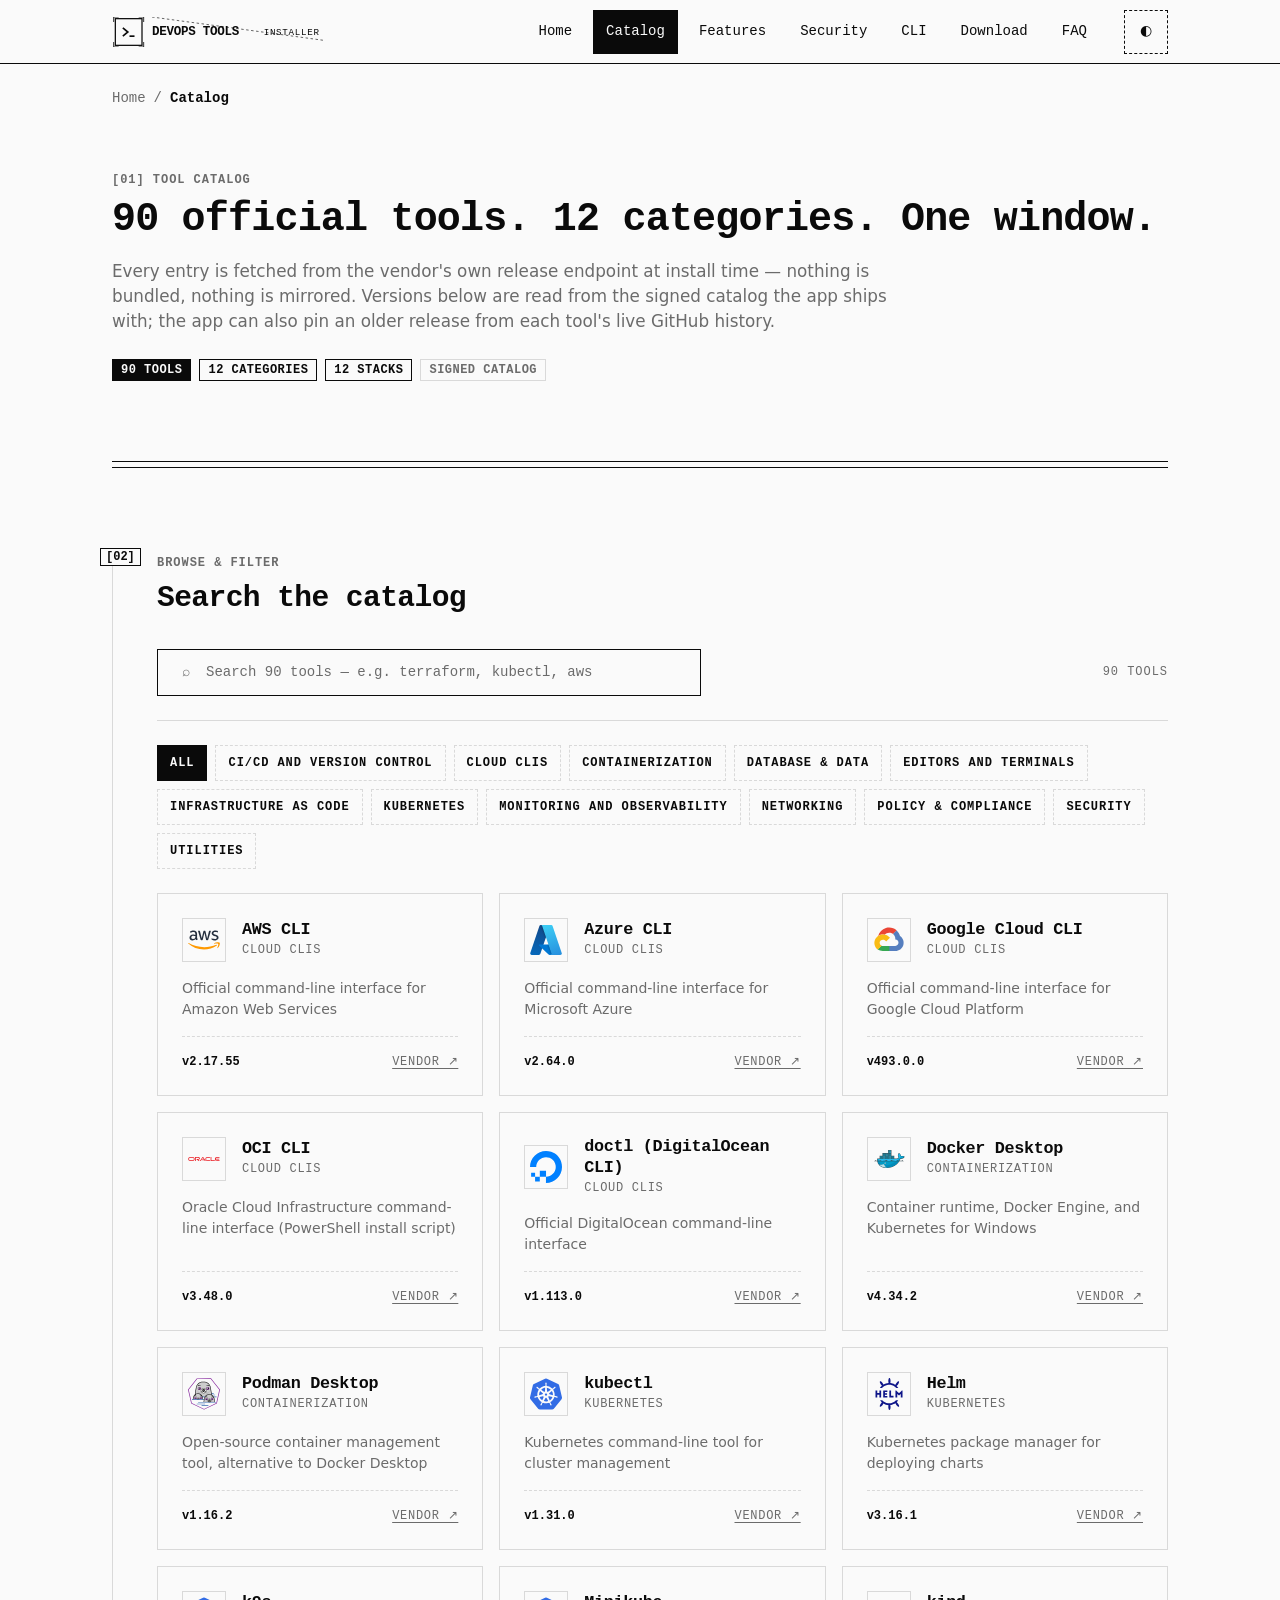
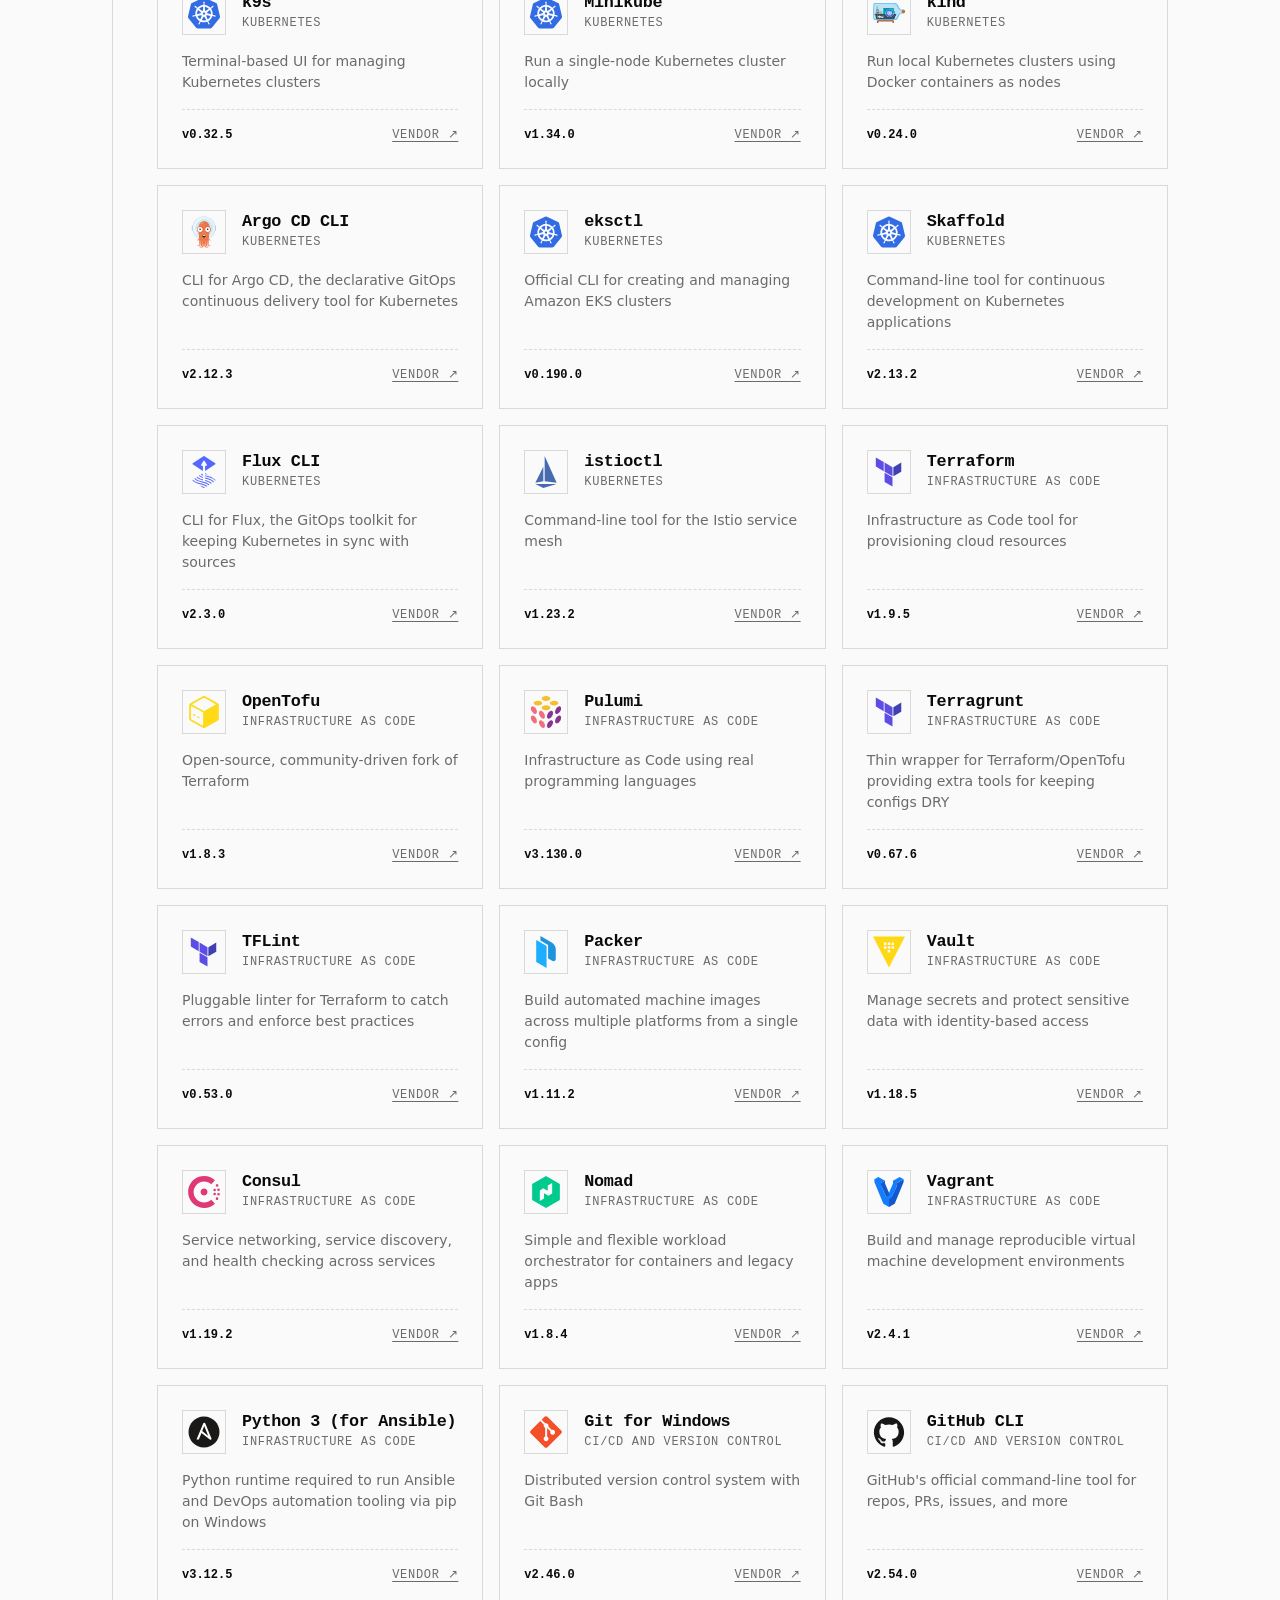
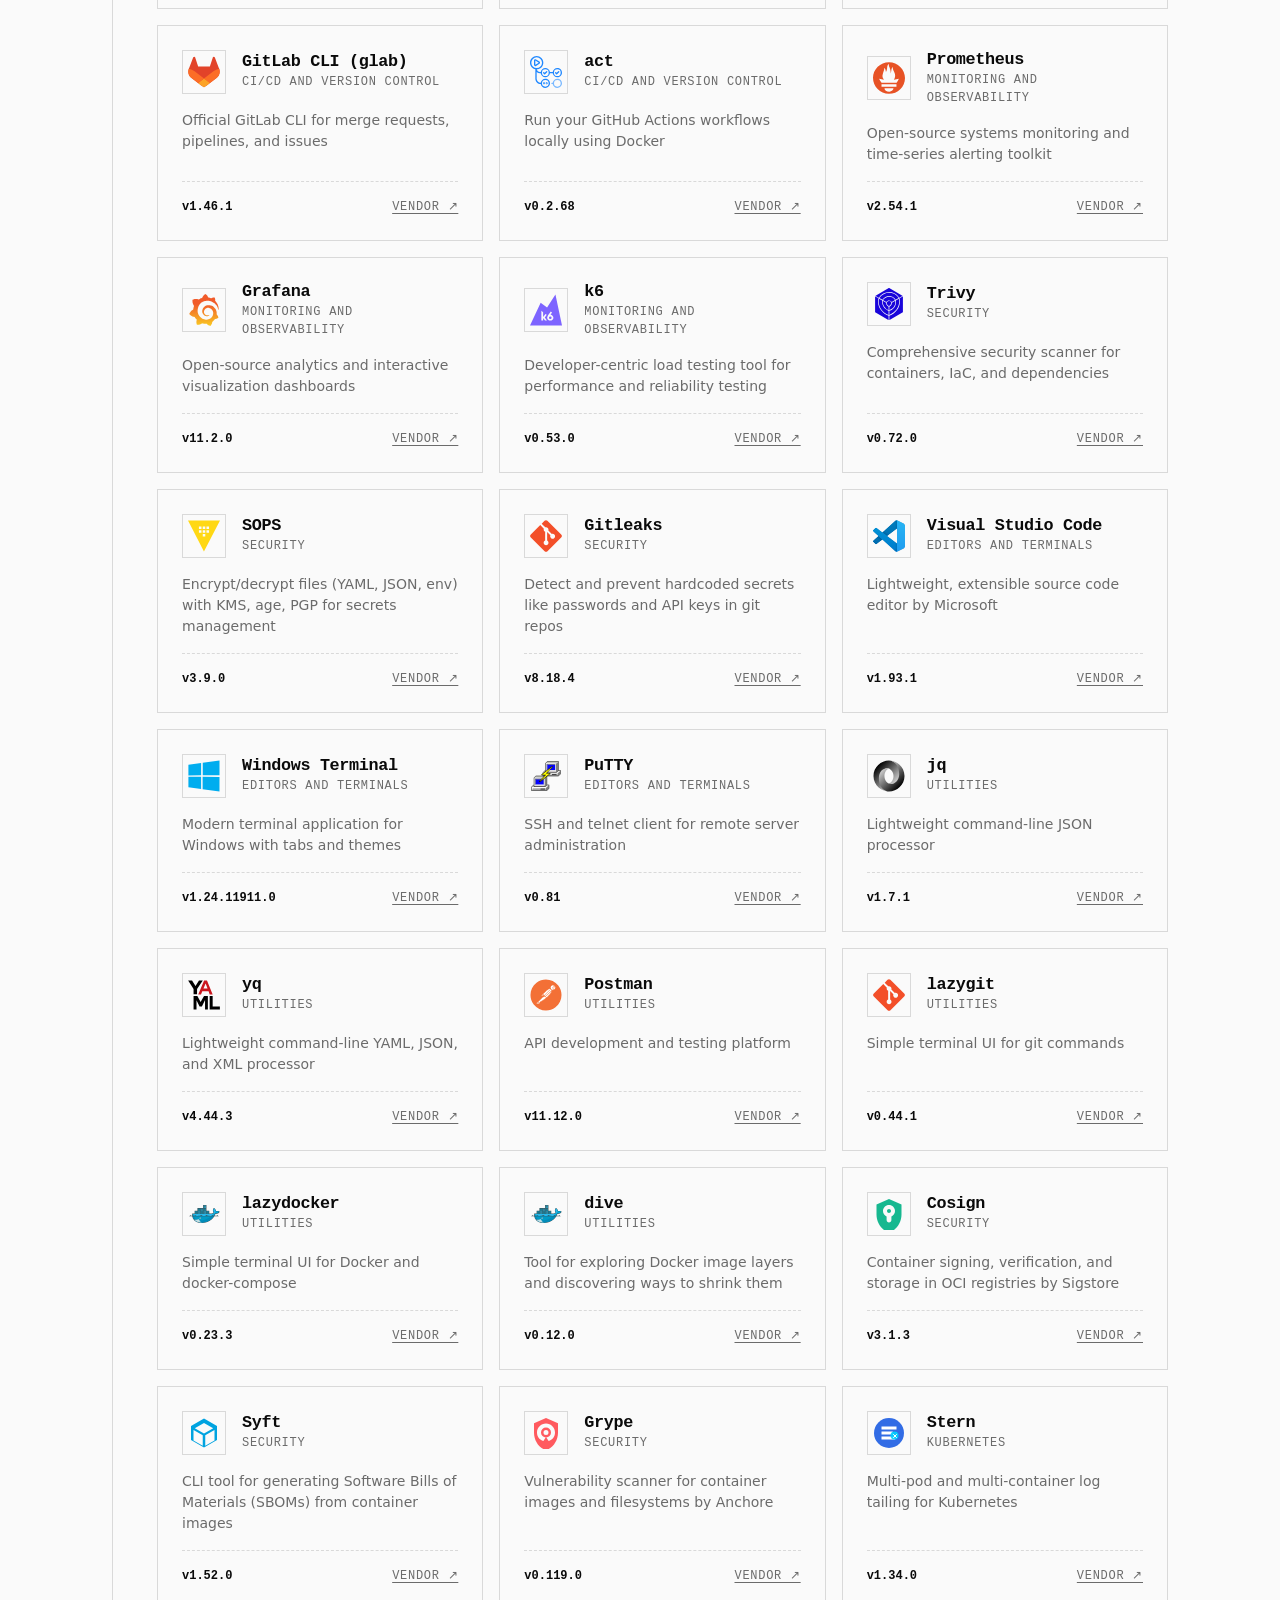
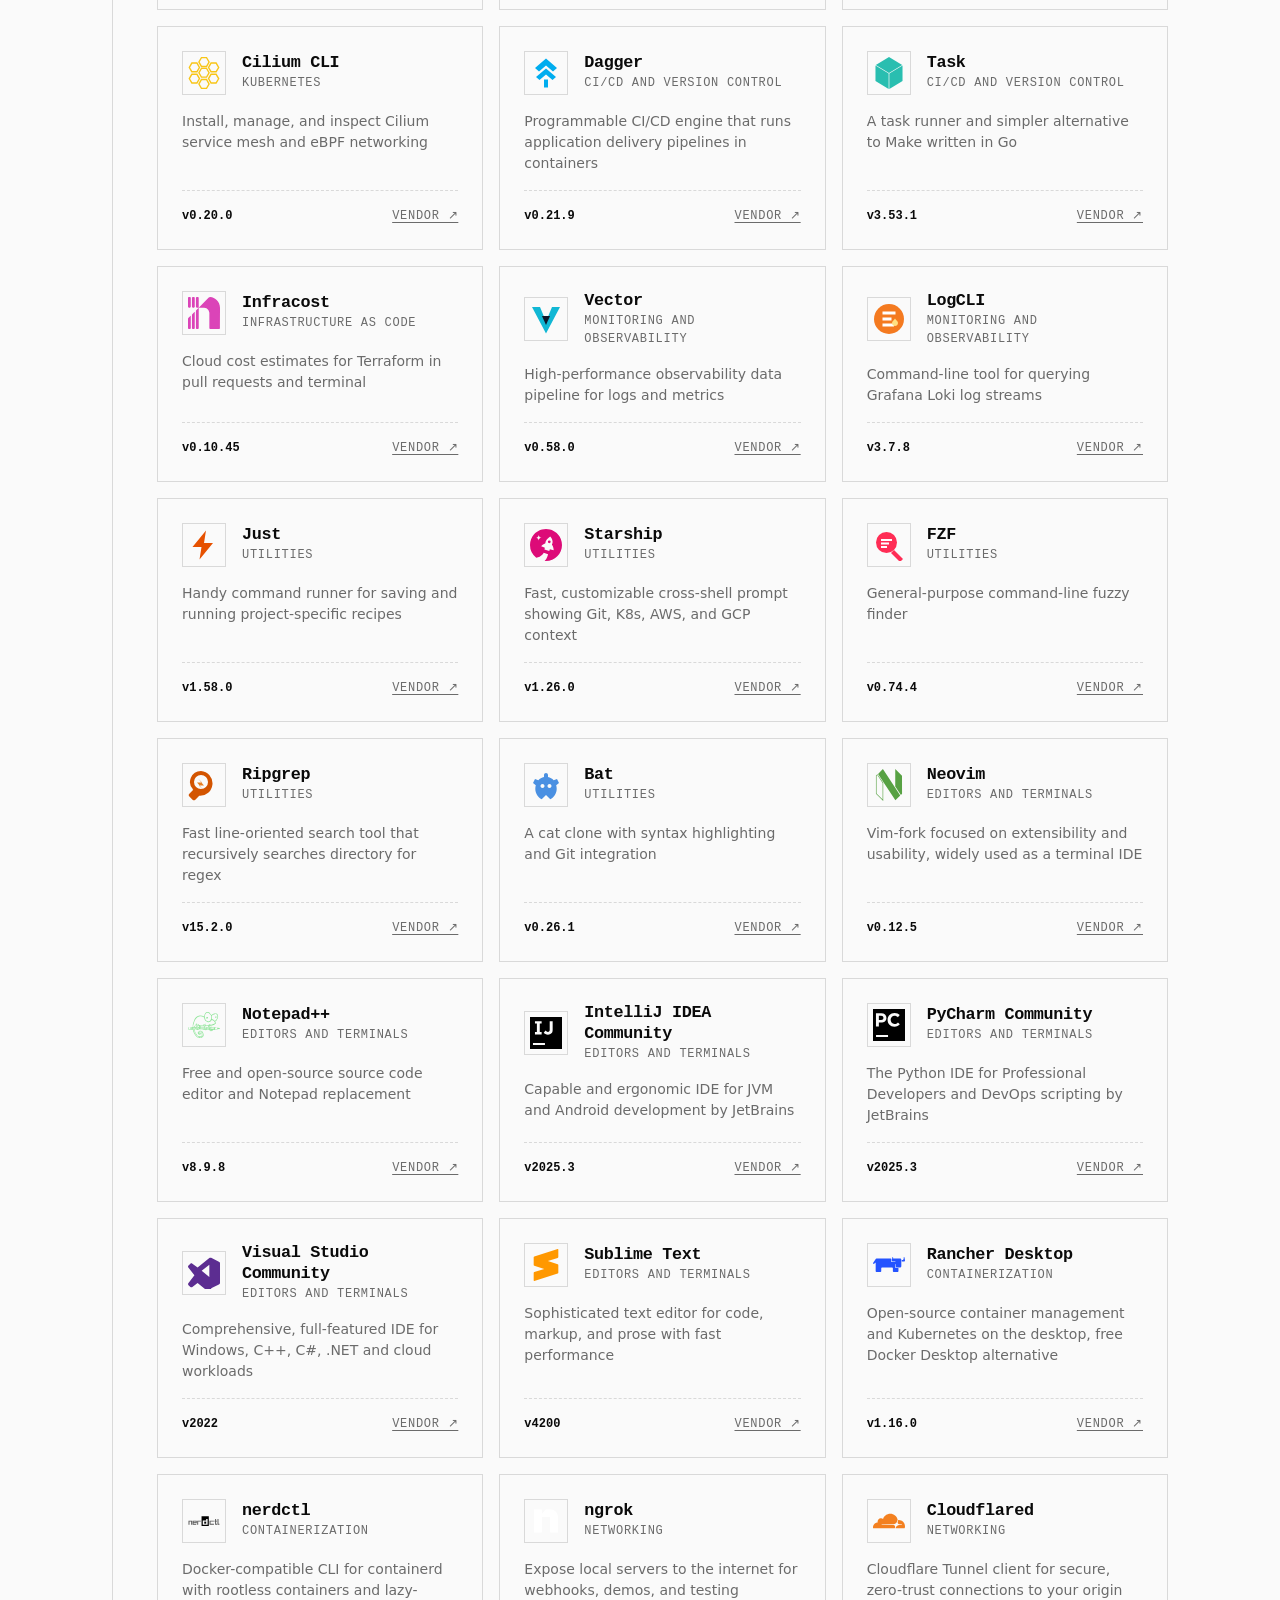
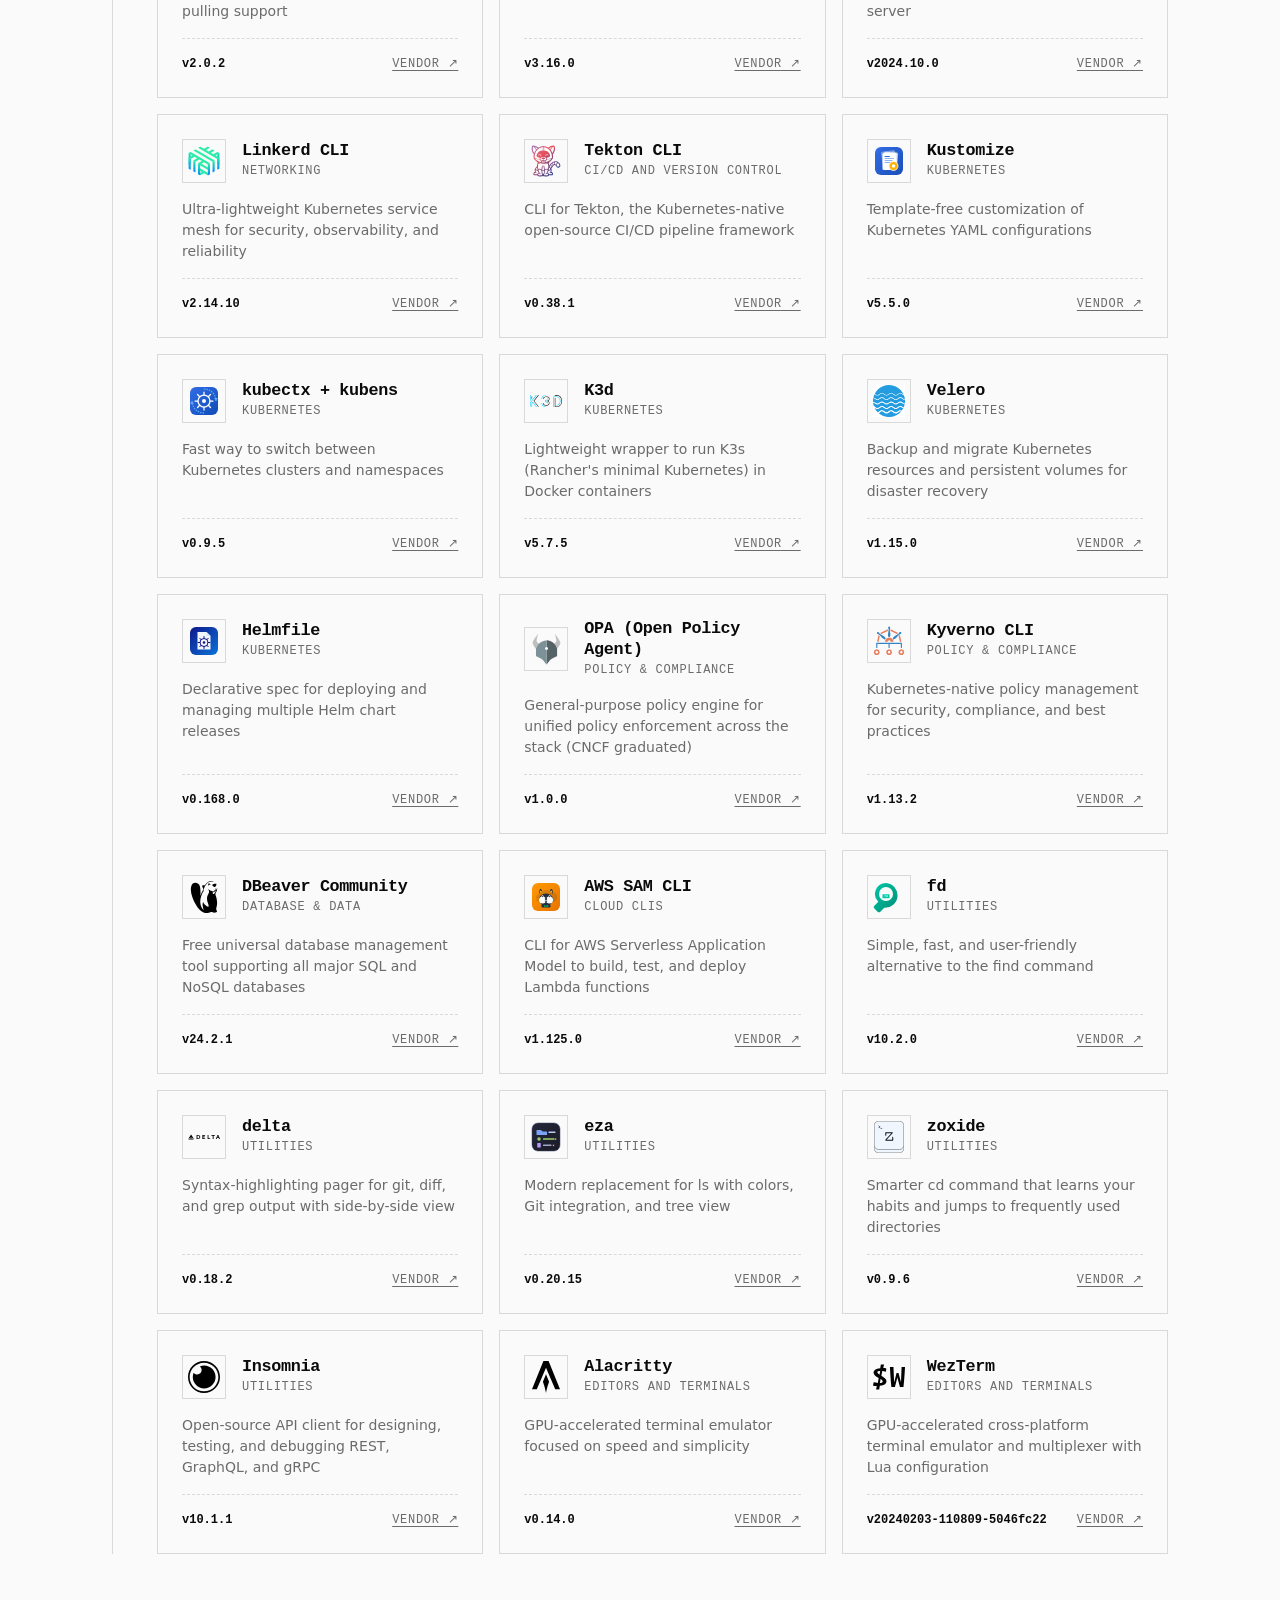
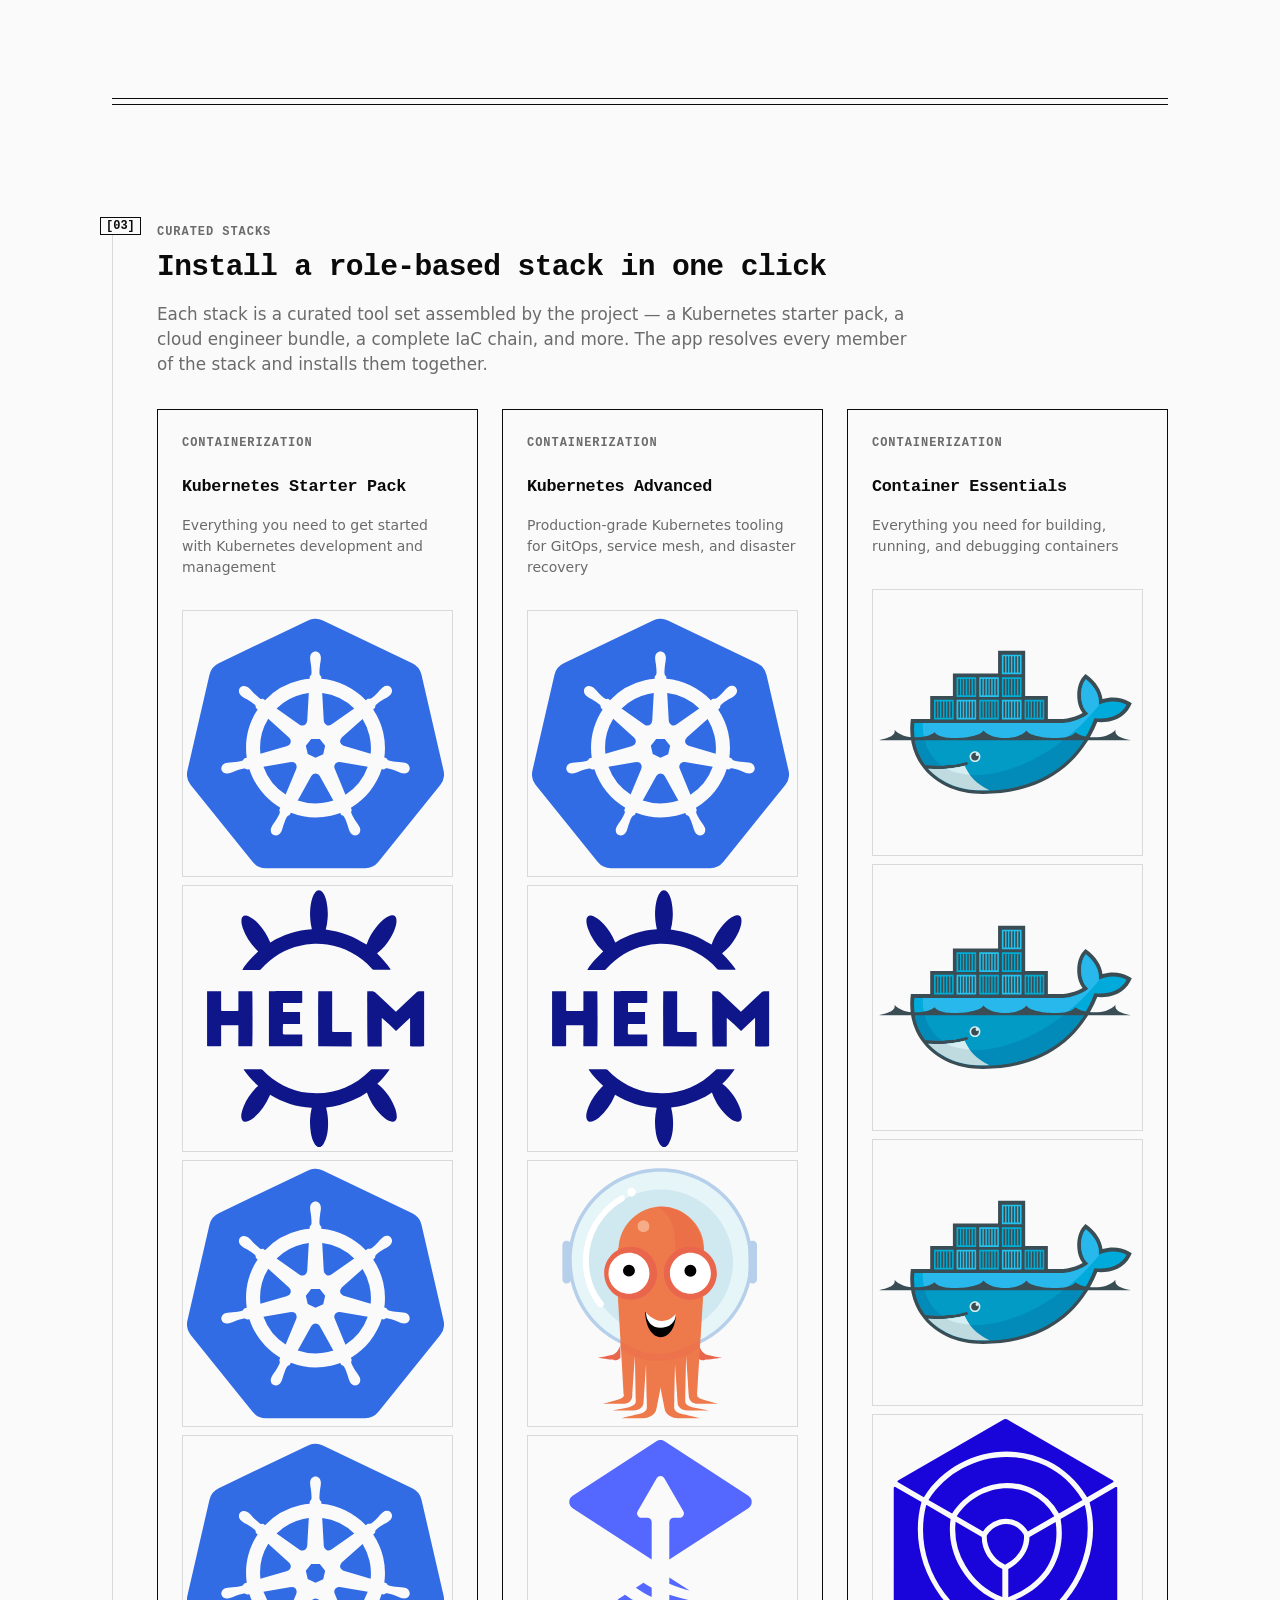
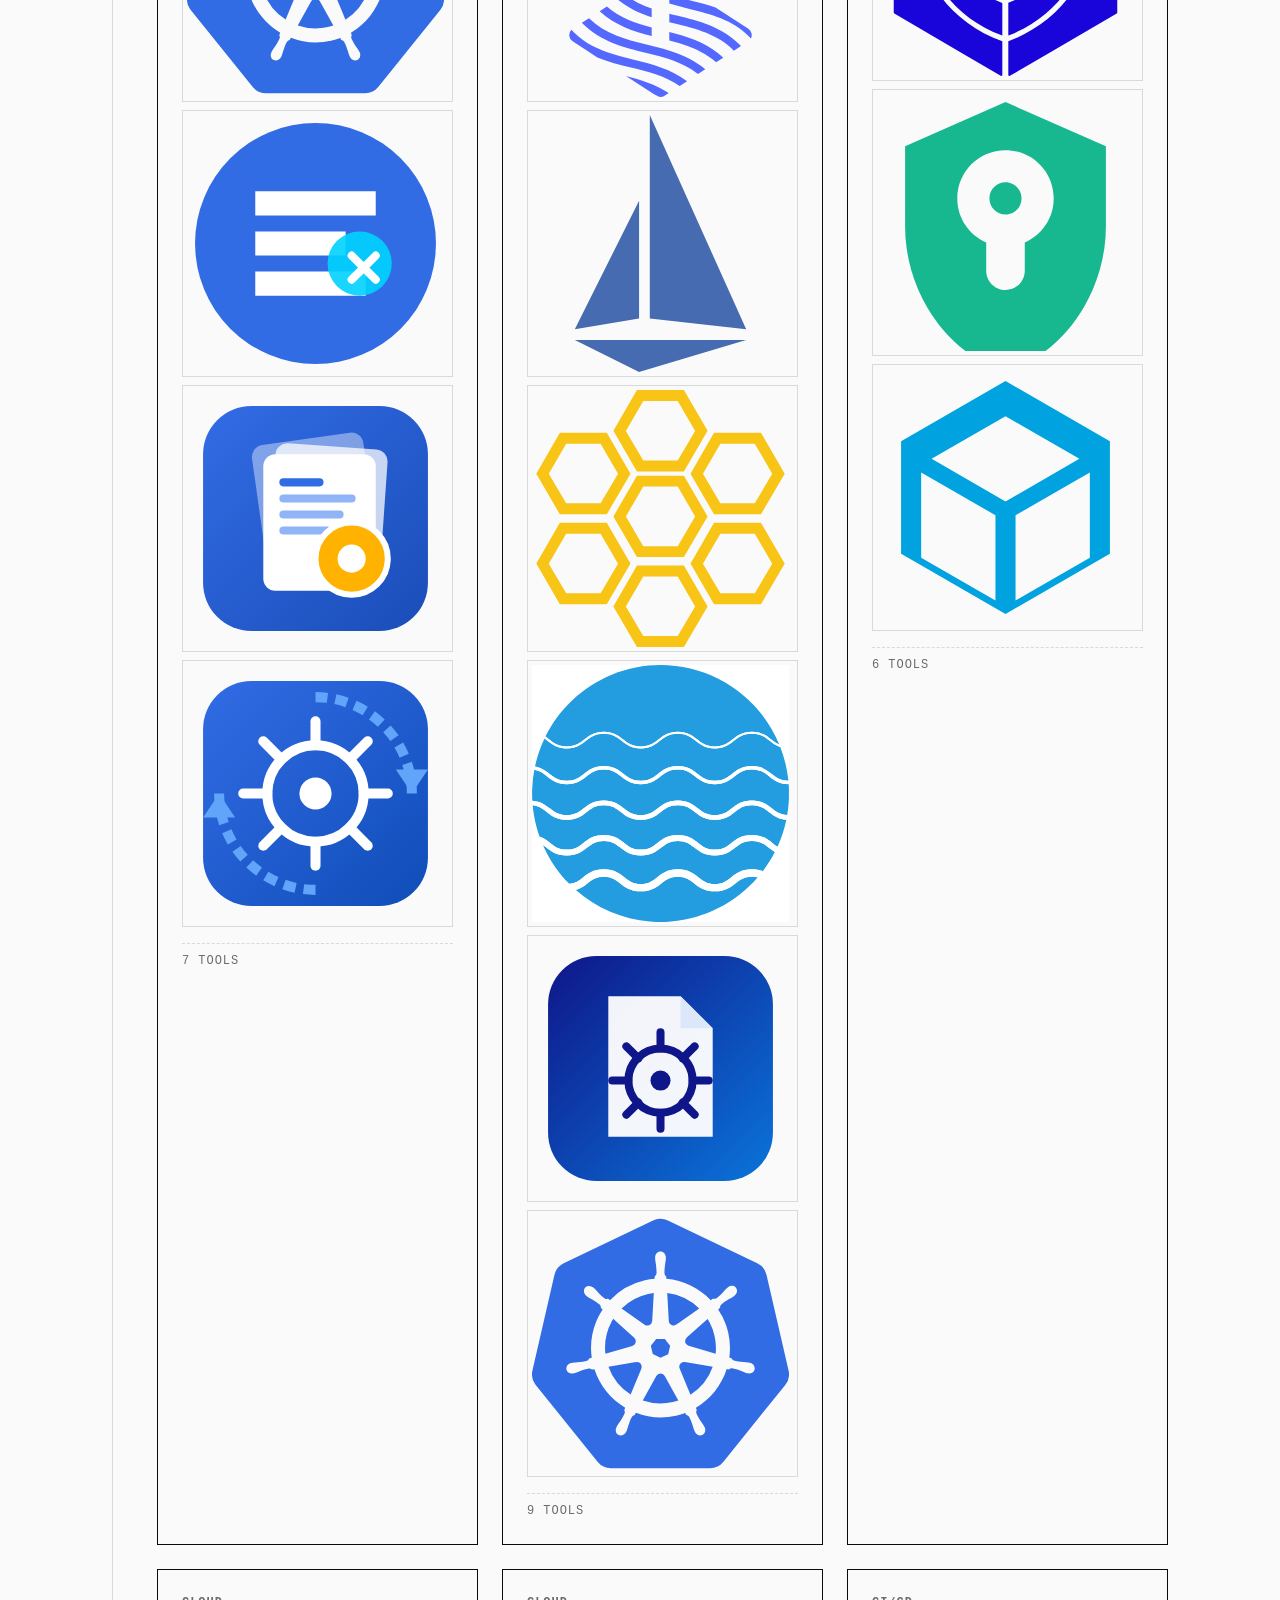
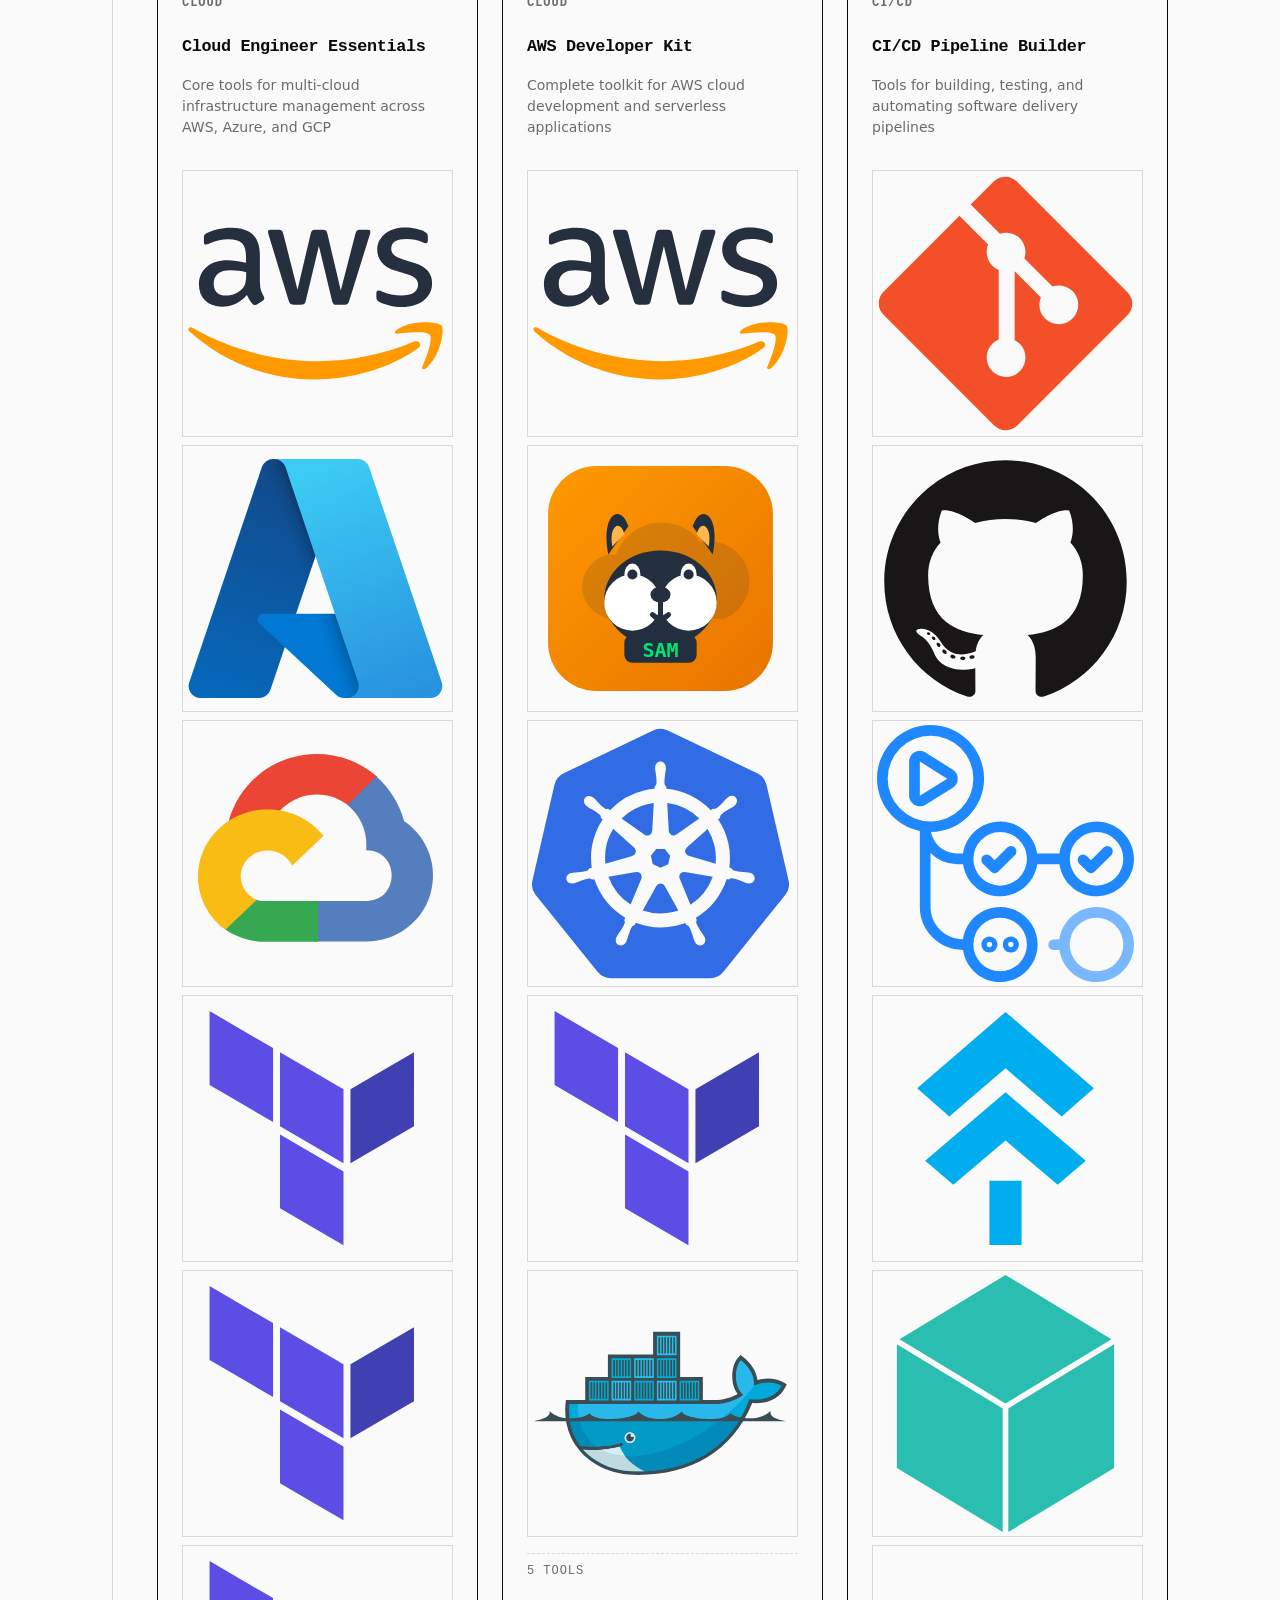
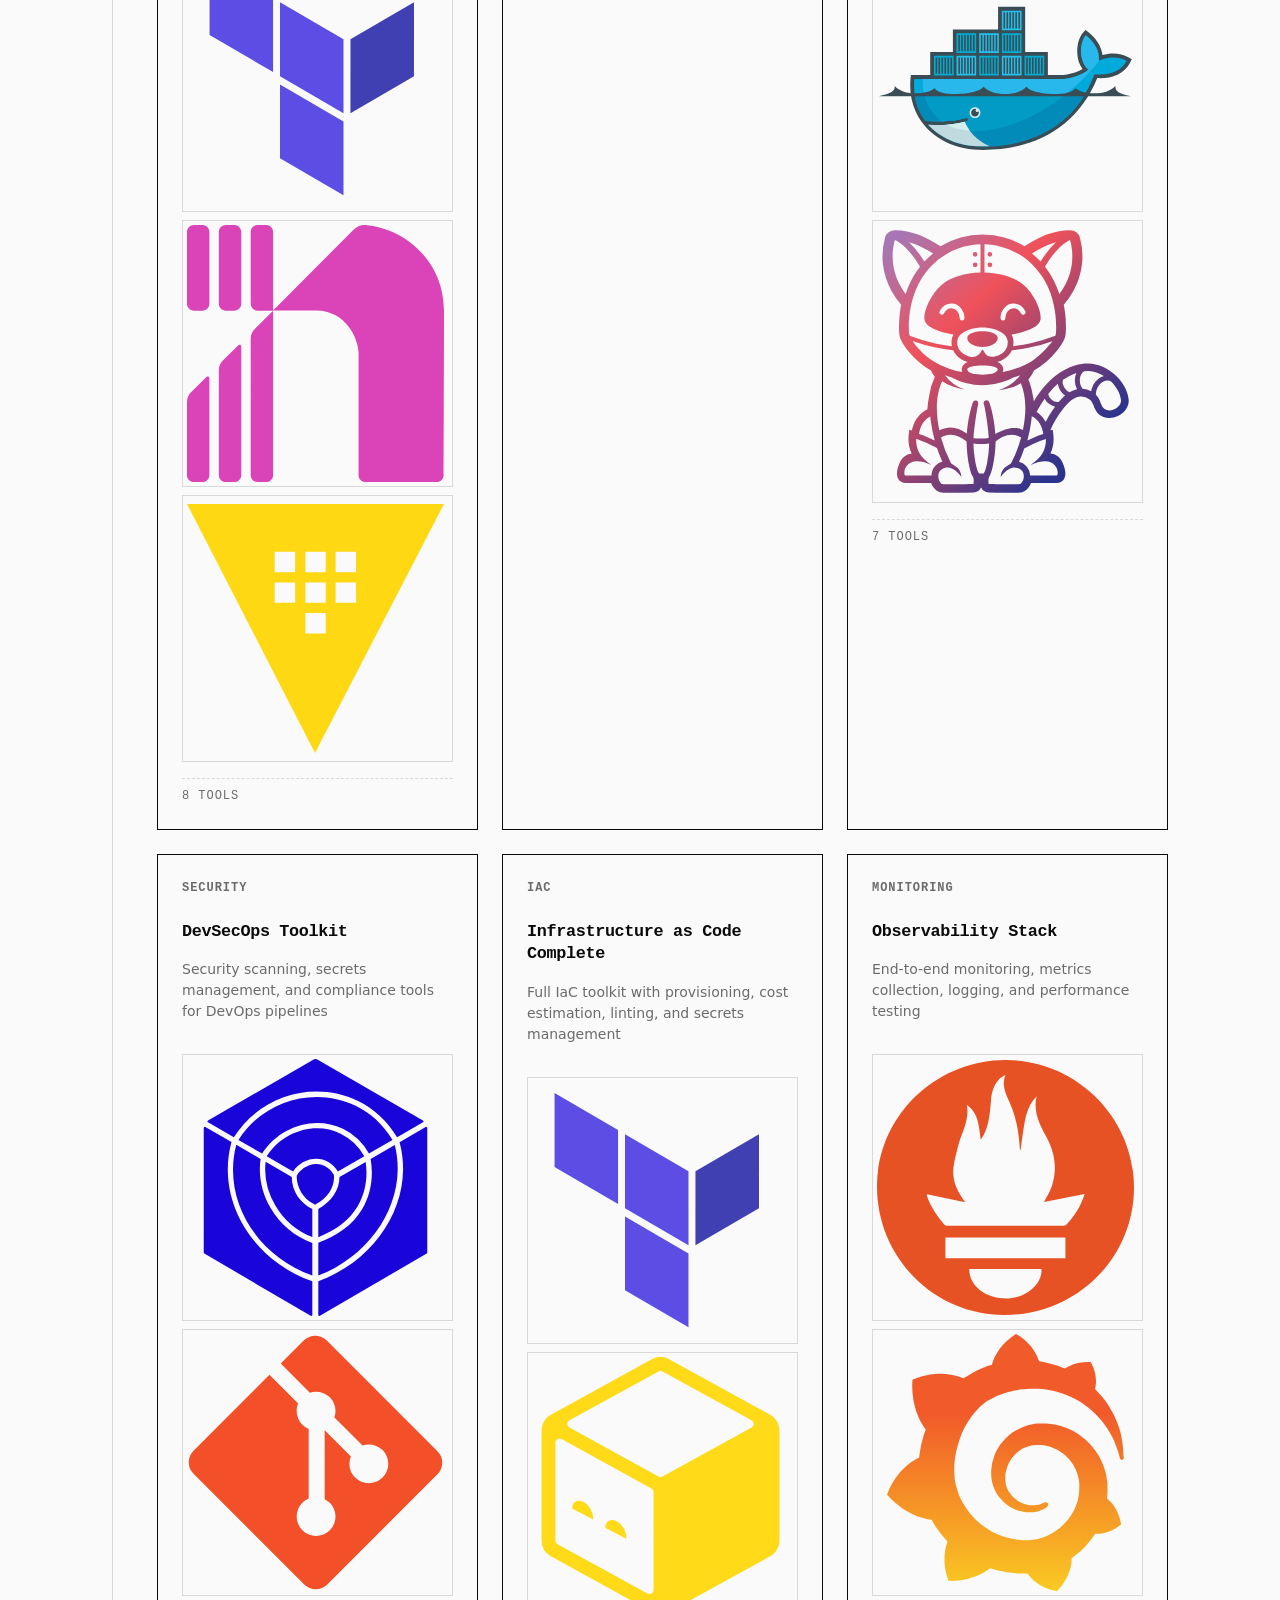
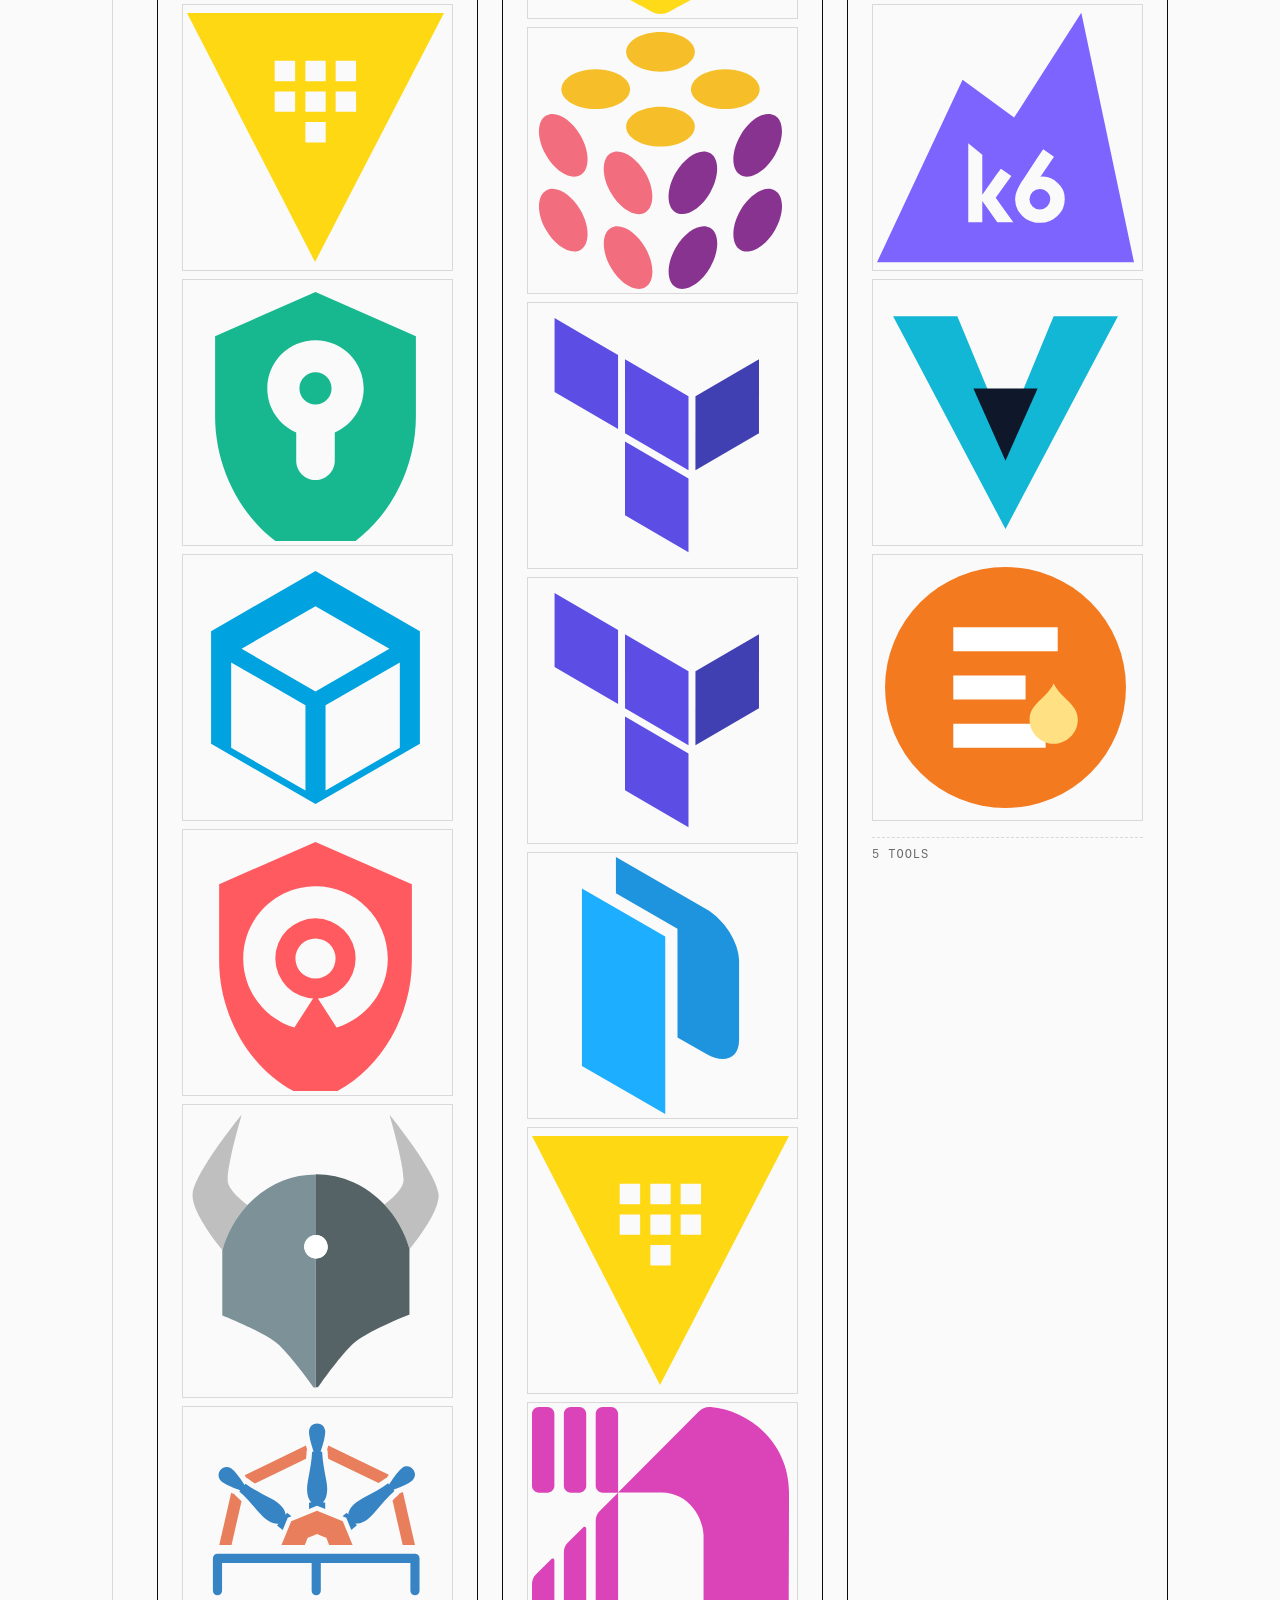
==== web/catalog.html @ 5380ffc0 "feat: Enhance website with new tool catalog and UI improvements - Introduced a new tool catalog page" ====
<!DOCTYPE html>
<html lang="en">
<head>
  <meta charset="UTF-8">
  <meta name="viewport" content="width=device-width, initial-scale=1.0">
  <title>Tool Catalog — DevOps Tools Installer</title>
  <meta name="description" content="Browse all 90 official DevOps tools and cloud CLIs available in DevOps Tools Installer, with vendor logos, versions, and 12 curated stacks. Every download is pulled directly from the vendor's own endpoint.">
  <link rel="canonical" href="https://notharshhaa.github.io/DevOpsToolsInstaller/catalog.html">

  <!-- Open Graph -->
  <meta property="og:title" content="Tool Catalog — DevOps Tools Installer">
  <meta property="og:description" content="90 official DevOps tools and cloud CLIs with real vendor logos, live versions, and 12 curated stacks — installed straight from upstream endpoints.">
  <meta property="og:type" content="website">
  <meta property="og:url" content="https://notharshhaa.github.io/DevOpsToolsInstaller/catalog.html">
  <meta property="og:image" content="https://notharshhaa.github.io/DevOpsToolsInstaller/assets/banner.png">

  <!-- Favicon & Stylesheet -->
  <link rel="icon" type="image/svg+xml" href="favicon.svg">
  <link rel="stylesheet" href="assets/css/style.css">
</head>
<body>
  <a href="#main" class="skip-link">Skip to main content</a>

  <!-- Header -->
  <header class="site-header" role="banner">
    <div class="container">
      <a href="index.html" class="logo-link" aria-label="DevOps Tools Installer Home">
        <svg viewBox="0 0 260 36" width="220" height="30" fill="currentColor" aria-hidden="true">
          <g transform="translate(2, 2)">
            <rect x="0" y="0" width="32" height="32" fill="none" stroke="currentColor" stroke-width="1.5"/>
            <path d="M9 11 L15 16 L9 21" fill="none" stroke="currentColor" stroke-width="2"/>
            <line x1="17" y1="21" x2="23" y2="21" stroke="currentColor" stroke-width="2"/>
            <path d="M-2 4 V-2 H4 M28 -2 H34 V4 M34 28 V34 H28 M4 34 H-2 V28" fill="none" stroke="currentColor" stroke-width="1"/>
          </g>
          <text x="46" y="22" font-family="ui-monospace, monospace" font-size="15" font-weight="700" letter-spacing="-0.02em" fill="currentColor">DEVOPS TOOLS</text>
          <text x="180" y="22" font-family="ui-monospace, monospace" font-size="11" font-weight="400" letter-spacing="0.08em" fill="currentColor">INSTALLER</text>
          <line x1="46" y="28" x2="252" y2="28" stroke="currentColor" stroke-width="0.75" stroke-dasharray="3 3"/>
        </svg>
      </a>

      <button id="nav-toggle" class="mobile-nav-toggle" aria-expanded="false" aria-controls="site-nav" aria-label="Toggle navigation">
        MENU
      </button>

      <nav id="site-nav" class="site-nav" role="navigation" aria-label="Main Navigation">
        <ul class="nav-list">
          <li><a href="index.html" class="nav-link">Home</a></li>
          <li><a href="catalog.html" class="nav-link" aria-current="page">Catalog</a></li>
          <li><a href="features.html" class="nav-link">Features</a></li>
          <li><a href="security.html" class="nav-link">Security</a></li>
          <li><a href="cli.html" class="nav-link">CLI</a></li>
          <li><a href="download.html" class="nav-link">Download</a></li>
          <li><a href="faq.html" class="nav-link">FAQ</a></li>
        </ul>
        <div class="header-actions">
          <button id="theme-toggle" class="theme-toggle-btn" aria-label="Toggle light/dark theme" title="Toggle theme">◐</button>
        </div>
      </nav>
    </div>
  </header>

  <!-- Main Content -->
  <main id="main">
    <div class="container breadcrumb-nav">
      <nav aria-label="Breadcrumb">
        <ol class="breadcrumb-list">
          <li class="breadcrumb-item"><a href="index.html" class="breadcrumb-link">Home</a></li>
          <li class="breadcrumb-item" aria-current="page">Catalog</li>
        </ol>
      </nav>
    </div>

    <!-- Page Header -->
    <section class="section-tight" aria-labelledby="page-title">
      <div class="container">
        <span class="micro-label">[01] TOOL CATALOG</span>
        <h1 id="page-title" class="mb-2">90 official tools. 12 categories. One window.</h1>
        <p class="text-mute" style="max-width: 780px;">
          Every entry is fetched from the vendor's own release endpoint at install time — nothing is bundled, nothing is mirrored.
          Versions below are read from the signed catalog the app ships with; the app can also pin an older release from each tool's
          live GitHub history.
        </p>
        <div class="badge-row mt-3">
          <span class="badge-chip badge-chip-fill" id="catalog-count-chip">90 TOOLS</span>
          <span class="badge-chip" id="catalog-category-chip">12 CATEGORIES</span>
          <span class="badge-chip" id="catalog-stack-chip">12 STACKS</span>
          <span class="badge-chip badge-chip-mute">SIGNED CATALOG</span>
        </div>
      </div>
    </section>

    <div class="container">
      <hr class="double-rule" aria-hidden="true">
    </div>

    <!-- Toolbar -->
    <section class="section-tight" aria-labelledby="browse-title">
      <div class="container">
        <div class="index-rail">
          <span class="index-rail-marker">[02]</span>
          <span class="micro-label">BROWSE &amp; FILTER</span>
          <h2 id="browse-title" class="mb-4">Search the catalog</h2>

          <div class="catalog-toolbar">
            <div class="search-field">
              <span class="search-field__prefix" aria-hidden="true">⌕</span>
              <input id="catalog-search" type="search" class="search-field__input" placeholder="Search 90 tools — e.g. terraform, kubectl, aws"
                     autocomplete="off" aria-label="Search tools by name, category, or description">
            </div>
            <span class="catalog-count" id="catalog-count" role="status" aria-live="polite">Loading catalog…</span>
          </div>

          <div class="filter-chips" id="catalog-filters" role="group" aria-label="Filter tools by category">
            <button type="button" class="filter-chip is-active" data-category="all">All</button>
          </div>

          <div class="tool-grid" id="catalog-grid" aria-busy="true">
            <p class="text-mute" style="grid-column: 1 / -1;">Loading catalog…</p>
          </div>
        </div>
      </div>
    </section>

    <div class="container">
      <hr class="double-rule" aria-hidden="true">
    </div>

    <!-- Curated Stacks -->
    <section class="section" aria-labelledby="stacks-title">
      <div class="container">
        <div class="index-rail">
          <span class="index-rail-marker">[03]</span>
          <span class="micro-label">CURATED STACKS</span>
          <h2 id="stacks-title" class="mb-2">Install a role-based stack in one click</h2>
          <p class="text-mute mb-4" style="max-width: 760px;">
            Each stack is a curated tool set assembled by the project — a Kubernetes starter pack, a cloud engineer bundle, a complete
            IaC chain, and more. The app resolves every member of the stack and installs them together.
          </p>

          <div class="stack-grid" id="stack-grid" aria-busy="true">
            <p class="text-mute" style="grid-column: 1 / -1;">Loading stacks…</p>
          </div>
        </div>
      </div>
    </section>

    <!-- CTA -->
    <section class="section section-tight" aria-labelledby="catalog-cta-title">
      <div class="container">
        <div class="corner-box text-center">
          <span class="micro-label">[04] READY WHEN YOU ARE</span>
          <h2 id="catalog-cta-title" class="mb-2">Provision any of these in minutes.</h2>
          <p class="text-mute mb-4">Free, open source, zero telemetry. Installs never run silently — every vendor wizard still asks.</p>
          <div class="flex justify-between items-center flex-wrap gap-2" style="justify-content: center;">
            <a href="download.html" class="btn-primary">Download for Windows</a>
            <a href="features.html" class="btn-secondary">See all features</a>
          </div>
        </div>
      </div>
    </section>
  </main>

  <!-- Footer -->
  <footer class="site-footer" role="contentinfo">
    <div class="container">
      <div class="footer-grid">
        <div>
          <div class="logo-link mb-2">
            <span class="font-mono" style="font-size: 1.1rem; font-weight: 700;">DEVOPS TOOLS INSTALLER</span>
          </div>
          <p class="text-mute" style="font-size: var(--font-small); max-width: 380px;">
            A native Windows 11 desktop application to discover, verify, and provision cloud CLIs, containers, and infrastructure tools. Open source under Apache-2.0.
          </p>
          <div class="badge-row mt-2">
            <span class="badge-chip">v3.1.0</span>
            <span class="badge-chip">WinUI 3</span>
            <span class="badge-chip">.NET 8</span>
          </div>
        </div>

        <div>
          <h4 class="footer-col-title">Navigation</h4>
          <ul class="footer-links">
            <li><a href="index.html" class="footer-link">Home</a></li>
            <li><a href="catalog.html" class="footer-link">Tool Catalog</a></li>
            <li><a href="features.html" class="footer-link">Features</a></li>
            <li><a href="security.html" class="footer-link">Security Pipeline</a></li>
            <li><a href="cli.html" class="footer-link">Headless CLI</a></li>
            <li><a href="download.html" class="footer-link">Download</a></li>
            <li><a href="faq.html" class="footer-link">FAQ</a></li>
          </ul>
        </div>

        <div>
          <h4 class="footer-col-title">Resources</h4>
          <ul class="footer-links">
            <li><a href="https://github.com/NotHarshhaa/DevOpsToolsInstaller" class="footer-link" target="_blank" rel="noopener noreferrer">GitHub Repository ↗</a></li>
            <li><a href="https://github.com/NotHarshhaa/DevOpsToolsInstaller/releases/latest" class="footer-link" target="_blank" rel="noopener noreferrer">Latest Release (v3.1.0) ↗</a></li>
            <li><a href="https://apps.microsoft.com/detail/9PJL0VR3H7VG" class="footer-link" target="_blank" rel="noopener noreferrer">Microsoft Store ↗</a></li>
            <li><a href="https://github.com/NotHarshhaa/DevOpsToolsInstaller/blob/master/CHANGELOG.md" class="footer-link" target="_blank" rel="noopener noreferrer">Changelog ↗</a></li>
            <li><a href="https://github.com/NotHarshhaa/DevOpsToolsInstaller/blob/master/CONTRIBUTING.md" class="footer-link" target="_blank" rel="noopener noreferrer">Contributing Guide ↗</a></li>
          </ul>
        </div>

        <div>
          <h4 class="footer-col-title">Legal &amp; Policy</h4>
          <ul class="footer-links">
            <li><a href="https://github.com/NotHarshhaa/DevOpsToolsInstaller/blob/master/LICENSE" class="footer-link" target="_blank" rel="noopener noreferrer">Apache-2.0 License ↗</a></li>
            <li><a href="https://github.com/NotHarshhaa/DevOpsToolsInstaller/blob/master/PRIVACY.md" class="footer-link" target="_blank" rel="noopener noreferrer">Privacy Notice ↗</a></li>
            <li><span class="text-mute" style="font-size: var(--font-small);">Zero Telemetry Mode</span></li>
            <li><span class="text-mute" style="font-size: var(--font-small);">Signed Catalog (ECDSA)</span></li>
          </ul>
        </div>
      </div>

      <div class="footer-bottom">
        <div>&copy; 2026 DevOps Tools Installer. Licensed under Apache 2.0.</div>
        <div>All third-party trademarks and logos belong to their respective copyright holders.</div>
      </div>
    </div>
  </footer>

  <script>
    // Theme + mobile nav (shared with every page)
    const rootEl = document.documentElement;
    const themeBtn = document.getElementById('theme-toggle');
    if (themeBtn) {
      themeBtn.addEventListener('click', () => {
        const isDark = rootEl.getAttribute('data-theme') === 'dark' ||
          (!rootEl.getAttribute('data-theme') && window.matchMedia('(prefers-color-scheme: dark)').matches);
        const next = isDark ? 'light' : 'dark';
        rootEl.setAttribute('data-theme', next);
        localStorage.setItem('theme', next);
      });
    }

    const navBtn = document.getElementById('nav-toggle');
    const navMenu = document.getElementById('site-nav');
    if (navBtn && navMenu) {
      navBtn.addEventListener('click', () => {
        const isOpen = navMenu.classList.toggle('is-open');
        navBtn.setAttribute('aria-expanded', String(isOpen));
      });
    }

    // ── Catalog rendering ────────────────────────────────────────────
    const grid = document.getElementById('catalog-grid');
    const stackGrid = document.getElementById('stack-grid');
    const filters = document.getElementById('catalog-filters');
    const search = document.getElementById('catalog-search');
    const countEl = document.getElementById('catalog-count');
    const kindLabel = { installer: 'Installer', archive: 'Archive', binary: 'Binary', script: 'Script' };

    let tools = [];
    let stacks = [];
    let activeCategory = 'all';
    let query = '';

    const escapeHtml = (value) => String(value || '').replace(/[&<>"']/g, ch => (
      { '&': '&amp;', '<': '&lt;', '>': '&gt;', '"': '&quot;', "'": '&#39;' }[ch]
    ));

    const logoFor = (tool) => tool.logo
      ? `<img class="tool-logo__img" src="${escapeHtml(tool.logo)}" alt="" width="40" height="40">`
      : `<span class="tool-logo__mono" aria-hidden="true">${escapeHtml(tool.name.slice(0, 2).toUpperCase())}</span>`;

    const renderTools = () => {
      const needle = query.trim().toLowerCase();
      const list = tools.filter(tool => {
        if (activeCategory !== 'all' && tool.category !== activeCategory) return false;
        if (!needle) return true;
        return (tool.name + ' ' + tool.category + ' ' + tool.description + ' ' + tool.version)
          .toLowerCase().includes(needle);
      });

      if (!list.length) {
        grid.innerHTML = '<p class="text-mute" style="grid-column: 1 / -1;">No tools match that filter. Try another keyword or category.</p>';
      } else {
        grid.innerHTML = list.map(tool => `
          <article class="tool-card" id="${escapeHtml(tool.id)}">
            <div class="tool-card__head">
              <span class="tool-logo">${logoFor(tool)}</span>
              <div>
                <h3 class="tool-card__name">${escapeHtml(tool.name)}</h3>
                <span class="tool-card__cat">${escapeHtml(tool.category)}</span>
              </div>
            </div>
            <p class="tool-card__desc">${escapeHtml(tool.description)}</p>
            <div class="tool-card__foot">
              <span class="tool-card__version">v${escapeHtml(tool.version)}</span>
              ${tool.homepage ? `<a class="tool-card__kind" href="${escapeHtml(tool.homepage)}" target="_blank" rel="noopener noreferrer">Vendor ↗</a>` : `<span class="tool-card__kind">${escapeHtml(kindLabel[tool.kind] || tool.kind || 'Tool')}</span>`}
            </div>
          </article>`).join('');
      }

      countEl.textContent = list.length === tools.length
        ? `${list.length} tools`
        : `${list.length} of ${tools.length} tools`;
      grid.setAttribute('aria-busy', 'false');
    };

    const renderStacks = () => {
      if (!stacks.length) { stackGrid.innerHTML = ''; return; }
      const byId = new Map(tools.map(t => [t.id, t]));
      stackGrid.innerHTML = stacks.map(stack => {
        const chips = stack.tools.map(id => {
          const tool = byId.get(id);
          if (!tool) return '';
          return `<span class="stack-tool" title="${escapeHtml(tool.name)}">${logoFor(tool)}<span>${escapeHtml(tool.name)}</span></span>`;
        }).join('');
        return `
          <article class="stack-card">
            <span class="micro-label">${escapeHtml(stack.category)}</span>
            <h3 class="stack-card__name">${escapeHtml(stack.name)}</h3>
            <p class="text-mute" style="font-size: var(--font-small);">${escapeHtml(stack.description)}</p>
            <div class="stack-tools">${chips}</div>
            <span class="stack-card__count">${stack.tools.length} tool${stack.tools.length === 1 ? '' : 's'}</span>
          </article>`;
      }).join('');
      stackGrid.setAttribute('aria-busy', 'false');
    };

    const renderFilters = () => {
      const categories = [...new Set(tools.map(t => t.category))].sort();
      const chips = ['<button type="button" class="filter-chip is-active" data-category="all">All</button>'];
      categories.forEach(cat => {
        chips.push(`<button type="button" class="filter-chip" data-category="${escapeHtml(cat)}">${escapeHtml(cat)}</button>`);
      });
      filters.innerHTML = chips.join('');
      filters.querySelectorAll('.filter-chip').forEach(chip => {
        chip.addEventListener('click', () => {
          filters.querySelectorAll('.filter-chip').forEach(c => c.classList.remove('is-active'));
          chip.classList.add('is-active');
          activeCategory = chip.dataset.category;
          renderTools();
        });
      });
      document.getElementById('catalog-category-chip').textContent = `${categories.length} CATEGORIES`;
    };

    const scrollToHash = () => {
      const id = decodeURIComponent((location.hash || '').replace(/^#/, ''));
      if (!id) return;
      const target = document.getElementById(id);
      if (target) target.scrollIntoView({ block: 'center', behavior: 'smooth' });
    };

    window.addEventListener('hashchange', scrollToHash);

    fetch('assets/catalog.json')
      .then(response => {
        if (!response.ok) throw new Error('HTTP ' + response.status);
        return response.json();
      })
      .then(data => {
        tools = data.tools || [];
        stacks = data.stacks || [];
        document.getElementById('catalog-count-chip').textContent = `${tools.length} TOOLS`;
        document.getElementById('catalog-stack-chip').textContent = `${stacks.length} STACKS`;
        renderFilters();
        renderTools();
        renderStacks();
        scrollToHash();
      })
      .catch(() => {
        grid.innerHTML = '<p class="text-mute" style="grid-column: 1 / -1;">Catalog data could not be loaded. Download the app to browse the full catalog offline.</p>';
        countEl.textContent = 'Catalog unavailable';
        grid.setAttribute('aria-busy', 'false');
      });

    if (search) {
      search.addEventListener('input', (event) => {
        query = event.target.value;
        renderTools();
      });
    }
  </script>
</body>
</html>
---- web/assets/css/style.css ----
/* ==========================================================================
   DEVOPS TOOLS INSTALLER — DESIGN SYSTEM & STYLESHEET
   Table of Contents:
   1. TOKENS
   2. RESET
   3. BASE
   4. LAYOUT
   5. COMPONENTS
   6. UTILITIES
   7. PAGES
   ========================================================================== */

/* --------------------------------------------------------------------------
   1. TOKENS
   -------------------------------------------------------------------------- */
:root {
  /* Colors */
  --ink: #0a0a0a;
  --paper: #fafafa;
  --mute: #6b6b6b;
  --line: #d9d9d9;

  /* Typography Stacks */
  --font-mono: ui-monospace, "SF Mono", "Cascadia Code", "Cascadia Mono", Consolas, "Courier New", monospace;
  --font-body: system-ui, -apple-system, BlinkMacSystemFont, "Segoe UI", Roboto, "Helvetica Neue", Arial, sans-serif;

  /* Fluid Type Scale via clamp() */
  --font-display: clamp(2.15rem, 4.5vw + 1rem, 3.75rem);
  --font-h1: clamp(1.75rem, 3vw + 0.8rem, 2.5rem);
  --font-h2: clamp(1.35rem, 2vw + 0.6rem, 1.85rem);
  --font-h3: clamp(1.1rem, 1.2vw + 0.5rem, 1.35rem);
  --font-base: clamp(0.95rem, 0.4vw + 0.85rem, 1.05rem);
  --font-small: clamp(0.78rem, 0.2vw + 0.72rem, 0.875rem);
  --font-micro: clamp(0.68rem, 0.15vw + 0.65rem, 0.75rem);

  /* Spacing Scale (8px base unit) */
  --space-0: 0;
  --space-1: 8px;
  --space-2: 16px;
  --space-3: 24px;
  --space-4: 32px;
  --space-6: 48px;
  --space-8: 64px;
  --space-12: 96px;

  /* Layout */
  --container-max: 1120px;
  --header-height: 64px;

  /* Transitions (Strictly 120-160ms) */
  --transition-fast: 140ms ease;
}

/* System Dark Mode */
@media (prefers-color-scheme: dark) {
  :root:not([data-theme="light"]) {
    --ink: #fafafa;
    --paper: #0a0a0a;
    --mute: #999999;
    --line: #262626;
  }
}

/* Manual Theme Overrides */
html[data-theme="dark"] {
  --ink: #fafafa;
  --paper: #0a0a0a;
  --mute: #999999;
  --line: #262626;
}

html[data-theme="light"] {
  --ink: #0a0a0a;
  --paper: #fafafa;
  --mute: #6b6b6b;
  --line: #d9d9d9;
}

/* --------------------------------------------------------------------------
   2. RESET
   -------------------------------------------------------------------------- */
*,
*::before,
*::after {
  box-sizing: border-box;
  margin: 0;
  padding: 0;
  border-radius: 0 !important;
}

html {
  font-size: 16px;
  scroll-behavior: smooth;
  -webkit-text-size-adjust: 100%;
  overflow-x: hidden;
}

body {
  min-height: 100vh;
  overflow-x: hidden;
  position: relative;
  width: 100%;
  background-color: var(--paper);
  color: var(--ink);
  font-family: var(--font-body);
  font-size: var(--font-base);
  line-height: 1.5;
  text-rendering: optimizeLegibility;
  -webkit-font-smoothing: antialiased;
}

img,
svg,
picture {
  display: block;
  max-width: 100%;
  height: auto;
}

input,
button,
textarea,
select {
  font: inherit;
  color: inherit;
}

table {
  border-collapse: collapse;
  width: 100%;
}

a {
  color: inherit;
  text-decoration: underline;
  text-decoration-thickness: 1px;
  text-underline-offset: 3px;
}

/* Accessible Skip Link */
.skip-link {
  position: absolute;
  top: -100px;
  left: var(--space-2);
  background: var(--ink);
  color: var(--paper);
  padding: var(--space-2);
  font-family: var(--font-mono);
  font-size: var(--font-small);
  z-index: 1000;
  text-decoration: none;
}

.skip-link:focus {
  top: var(--space-2);
}

/* Focus Visible Rings */
:focus-visible {
  outline: 2px solid var(--ink);
  outline-offset: 2px;
}

/* --------------------------------------------------------------------------
   3. BASE TYPOGRAPHY & ELEMENTS
   -------------------------------------------------------------------------- */
h1,
h2,
h3,
h4,
.font-mono {
  font-family: var(--font-mono);
  letter-spacing: -0.02em;
  font-weight: 700;
}

.display-title {
  font-size: var(--font-display);
  line-height: 1.1;
  letter-spacing: -0.03em;
  font-weight: 700;
}

h1 {
  font-size: var(--font-h1);
  line-height: 1.15;
}

h2 {
  font-size: var(--font-h2);
  line-height: 1.25;
}

h3 {
  font-size: var(--font-h3);
  line-height: 1.35;
}

p {
  margin-bottom: var(--space-2);
}

p:last-child {
  margin-bottom: 0;
}

.text-mute {
  color: var(--mute);
}

.text-mono {
  font-family: var(--font-mono);
}

/* Uppercase Mono Micro-Labels */
.micro-label {
  display: inline-block;
  font-family: var(--font-mono);
  font-size: var(--font-micro);
  font-weight: 700;
  letter-spacing: 0.08em;
  text-transform: uppercase;
  color: var(--mute);
  margin-bottom: var(--space-1);
}

.micro-label-ink {
  color: var(--ink);
}

/* --------------------------------------------------------------------------
   4. LAYOUT
   -------------------------------------------------------------------------- */
.container {
  width: 100%;
  max-width: var(--container-max);
  margin-left: auto;
  margin-right: auto;
  padding-left: clamp(1rem, 3vw, 2rem);
  padding-right: clamp(1rem, 3vw, 2rem);
}

.section {
  padding-top: var(--space-8);
  padding-bottom: var(--space-8);
}

.section-tight {
  padding-top: var(--space-4);
  padding-bottom: var(--space-4);
}

.grid-12 {
  display: grid;
  grid-template-columns: repeat(12, 1fr);
  gap: var(--space-3);
}

.grid-2 {
  display: grid;
  grid-template-columns: repeat(auto-fit, minmax(min(100%, 280px), 1fr));
  gap: var(--space-3);
}

.grid-3 {
  display: grid;
  grid-template-columns: repeat(auto-fit, minmax(min(100%, 250px), 1fr));
  gap: var(--space-3);
}

.grid-4 {
  display: grid;
  grid-template-columns: repeat(auto-fit, minmax(min(100%, 200px), 1fr));
  gap: var(--space-3);
}

/* --------------------------------------------------------------------------
   5. COMPONENTS & SIGNATURE BORDER THEME
   -------------------------------------------------------------------------- */

/* Signature 1: Corner Ticks */
.corner-box {
  position: relative;
  background-image:
    linear-gradient(to right, var(--ink) 10px, transparent 10px),
    linear-gradient(to bottom, var(--ink) 10px, transparent 10px),
    linear-gradient(to left, var(--ink) 10px, transparent 10px),
    linear-gradient(to bottom, var(--ink) 10px, transparent 10px),
    linear-gradient(to right, var(--ink) 10px, transparent 10px),
    linear-gradient(to top, var(--ink) 10px, transparent 10px),
    linear-gradient(to left, var(--ink) 10px, transparent 10px),
    linear-gradient(to top, var(--ink) 10px, transparent 10px);
  background-position:
    top left, top left,
    top right, top right,
    bottom left, bottom left,
    bottom right, bottom right;
  background-size:
    10px 1px, 1px 10px,
    10px 1px, 1px 10px,
    10px 1px, 1px 10px,
    10px 1px, 1px 10px;
  background-repeat: no-repeat;
  padding: var(--space-4);
  background-color: var(--paper);
}

/* Signature 2: Double Rule */
.double-rule {
  border: 0;
  height: 5px;
  border-top: 1px solid var(--ink);
  border-bottom: 1px solid var(--ink);
  margin-top: var(--space-6);
  margin-bottom: var(--space-6);
  box-sizing: content-box;
}

.double-rule-mute {
  border-top-color: var(--line);
  border-bottom-color: var(--line);
}

/* Signature 3: Offset Frame */
.offset-frame {
  position: relative;
  border: 1px solid var(--ink);
  background: var(--paper);
  z-index: 1;
}

.offset-frame img,
.offset-frame svg {
  width: 100%;
  height: auto;
  display: block;
}

.offset-frame::after {
  content: "";
  position: absolute;
  inset: 0;
  border: 1px solid var(--ink);
  transform: translate(8px, 8px);
  z-index: -1;
  pointer-events: none;
  transition: transform var(--transition-fast);
}

.offset-frame:hover::after,
.offset-frame:focus-within::after {
  transform: translate(4px, 4px);
}

/* Signature 4: Dashed to Solid Interactive Elements */
.btn-primary {
  display: inline-flex;
  align-items: center;
  justify-content: center;
  gap: var(--space-1);
  padding: 12px 22px;
  font-family: var(--font-mono);
  font-size: var(--font-small);
  font-weight: 700;
  letter-spacing: 0.04em;
  text-decoration: none;
  background: var(--ink);
  color: var(--paper);
  border: 1px solid var(--ink);
  min-height: 44px;
  cursor: pointer;
  transition: background-color var(--transition-fast), color var(--transition-fast);
}

.btn-primary:hover,
.btn-primary:focus-visible {
  background: var(--paper);
  color: var(--ink);
}

.btn-secondary {
  display: inline-flex;
  align-items: center;
  justify-content: center;
  gap: var(--space-1);
  padding: 12px 22px;
  font-family: var(--font-mono);
  font-size: var(--font-small);
  font-weight: 700;
  letter-spacing: 0.04em;
  text-decoration: none;
  background: transparent;
  color: var(--ink);
  border: 1px dashed var(--ink);
  min-height: 44px;
  cursor: pointer;
  transition: border-style var(--transition-fast), background-color var(--transition-fast), color var(--transition-fast);
}

.btn-secondary:hover,
.btn-secondary:focus-visible {
  border-style: solid;
  background: var(--ink);
  color: var(--paper);
}

/* Signature 5: Index Rail */
.index-rail {
  position: relative;
  padding-left: clamp(1.75rem, 3.5vw, 2.75rem);
  border-left: 1px solid var(--line);
  margin-bottom: var(--space-8);
}

.index-rail-marker {
  position: absolute;
  left: -13px;
  top: 0;
  background: var(--paper);
  border: 1px solid var(--ink);
  padding: 2px 5px;
  font-family: var(--font-mono);
  font-size: var(--font-micro);
  font-weight: 700;
  line-height: 1;
  color: var(--ink);
  user-select: none;
}

/* Hero Grid-Paper Pattern (CSS only) */
.hero-grid-pattern {
  background-image:
    linear-gradient(to right, var(--line) 1px, transparent 1px),
    linear-gradient(to bottom, var(--line) 1px, transparent 1px);
  background-size: 32px 32px;
}

/* Header & Navigation */
.site-header {
  position: sticky;
  top: 0;
  z-index: 100;
  background: var(--paper);
  border-bottom: 1px solid var(--ink);
  height: var(--header-height);
}

.site-header .container {
  display: flex;
  align-items: center;
  justify-content: space-between;
  height: 100%;
}

.logo-link {
  display: inline-flex;
  align-items: center;
  text-decoration: none;
  color: var(--ink);
  font-family: var(--font-mono);
  font-weight: 700;
}

.site-nav {
  display: flex;
  align-items: center;
  gap: var(--space-3);
}

.nav-list {
  display: flex;
  align-items: center;
  list-style: none;
  gap: var(--space-1);
}

.nav-link {
  display: inline-flex;
  align-items: center;
  padding: 6px 12px;
  font-family: var(--font-mono);
  font-size: var(--font-small);
  color: var(--ink);
  text-decoration: none;
  border: 1px solid transparent;
  min-height: 44px;
  transition: border-color var(--transition-fast), background-color var(--transition-fast);
}

.nav-link:hover,
.nav-link:focus-visible {
  border: 1px dashed var(--ink);
}

.nav-link[aria-current="page"] {
  border: 1px solid var(--ink);
  background: var(--ink);
  color: var(--paper);
}

/* Header Action Tools */
.header-actions {
  display: flex;
  align-items: center;
  gap: var(--space-1);
}

.theme-toggle-btn {
  display: inline-flex;
  align-items: center;
  justify-content: center;
  background: transparent;
  color: var(--ink);
  border: 1px dashed var(--ink);
  width: 44px;
  height: 44px;
  cursor: pointer;
  font-family: var(--font-mono);
  font-size: var(--font-small);
  transition: border-style var(--transition-fast), background-color var(--transition-fast), color var(--transition-fast);
}

.theme-toggle-btn:hover,
.theme-toggle-btn:focus-visible {
  border-style: solid;
  background: var(--ink);
  color: var(--paper);
}

/* Mobile Nav Toggle Button (under 60 lines total JS) */
.mobile-nav-toggle {
  display: none;
  align-items: center;
  justify-content: center;
  width: 44px;
  height: 44px;
  background: transparent;
  border: 1px solid var(--ink);
  color: var(--ink);
  cursor: pointer;
  font-family: var(--font-mono);
  font-size: var(--font-small);
}

/* Breadcrumbs */
.breadcrumb-nav {
  padding-top: var(--space-3);
  margin-bottom: var(--space-3);
}

.breadcrumb-list {
  display: flex;
  flex-wrap: wrap;
  align-items: center;
  gap: var(--space-1);
  list-style: none;
  font-family: var(--font-mono);
  font-size: var(--font-small);
}

.breadcrumb-item::after {
  content: "/";
  margin-left: var(--space-1);
  color: var(--mute);
}

.breadcrumb-item:last-child::after {
  content: "";
}

.breadcrumb-link {
  text-decoration: none;
  color: var(--mute);
}

.breadcrumb-link:hover {
  color: var(--ink);
  text-decoration: underline;
}

.breadcrumb-item[aria-current="page"] {
  color: var(--ink);
  font-weight: 700;
}

/* Badge Rows & Tag Chips */
.badge-row {
  display: flex;
  flex-wrap: wrap;
  gap: var(--space-1);
  align-items: center;
}

.badge-chip {
  display: inline-flex;
  align-items: center;
  font-family: var(--font-mono);
  font-size: var(--font-micro);
  font-weight: 700;
  letter-spacing: 0.04em;
  padding: 3px 8px;
  border: 1px solid var(--ink);
  background: transparent;
  color: var(--ink);
  line-height: 1.2;
}

.badge-chip-fill {
  background: var(--ink);
  color: var(--paper);
}

.badge-chip-mute {
  border-color: var(--line);
  color: var(--mute);
}

/* Step List */
.step-list {
  display: grid;
  grid-template-columns: repeat(auto-fit, minmax(min(100%, 260px), 1fr));
  gap: var(--space-4);
  list-style: none;
  counter-reset: steps;
}

.step-card {
  position: relative;
  border: 1px solid var(--line);
  padding: var(--space-4);
  background: var(--paper);
}

.step-num {
  display: inline-block;
  font-family: var(--font-mono);
  font-size: var(--font-h3);
  font-weight: 700;
  margin-bottom: var(--space-2);
  color: var(--ink);
}

/* Code Blocks & Copy Button */
.code-block {
  position: relative;
  background: var(--ink);
  color: var(--paper);
  border: 1px solid var(--ink);
  margin-top: var(--space-2);
  margin-bottom: var(--space-3);
}

.code-header {
  display: flex;
  align-items: center;
  justify-content: space-between;
  padding: 8px 12px;
  border-bottom: 1px solid rgba(255, 255, 255, 0.2);
  font-family: var(--font-mono);
  font-size: var(--font-micro);
  text-transform: uppercase;
  color: #a0a0a0;
}

.code-content {
  padding: var(--space-2) var(--space-3);
  overflow-x: auto;
  font-family: var(--font-mono);
  font-size: var(--font-small);
  line-height: 1.5;
  white-space: pre;
}

.copy-btn {
  display: inline-flex;
  align-items: center;
  gap: 4px;
  padding: 4px 8px;
  font-family: var(--font-mono);
  font-size: var(--font-micro);
  font-weight: 700;
  background: transparent;
  color: var(--paper);
  border: 1px solid var(--paper);
  cursor: pointer;
  min-height: 28px;
  transition: background-color var(--transition-fast), color var(--transition-fast);
}

.copy-btn:hover,
.copy-btn:focus-visible {
  background: var(--paper);
  color: var(--ink);
}

/* Comparison Table */
.data-table-container {
  overflow-x: auto;
  margin: var(--space-4) 0;
  border: 1px solid var(--ink);
}

.data-table {
  width: 100%;
  border-collapse: collapse;
  font-family: var(--font-body);
  font-size: var(--font-small);
  text-align: left;
}

.data-table th,
.data-table td {
  padding: 12px 14px;
  border: 1px solid var(--ink);
  vertical-align: top;
}

.data-table th {
  background: var(--ink);
  color: var(--paper);
  font-family: var(--font-mono);
  font-size: var(--font-small);
  font-weight: 700;
  letter-spacing: 0.04em;
}

.data-table tr:hover td {
  background-color: rgba(120, 120, 120, 0.05);
}

/* Callout Box */
.callout-box {
  border-left: 4px solid var(--ink);
  border-top: 1px solid var(--line);
  border-right: 1px solid var(--line);
  border-bottom: 1px solid var(--line);
  padding: var(--space-3);
  margin: var(--space-3) 0;
  background: var(--paper);
}

.callout-title {
  font-family: var(--font-mono);
  font-size: var(--font-small);
  font-weight: 700;
  margin-bottom: var(--space-1);
}

/* Inverted Principles Band */
.band-inverted {
  background: var(--ink);
  color: var(--paper);
  padding: var(--space-8) 0;
  border-top: 1px solid var(--ink);
  border-bottom: 1px solid var(--ink);
}

.band-inverted .micro-label {
  color: #888888;
}

.band-inverted h2,
.band-inverted h3 {
  color: var(--paper);
}

.band-inverted .corner-box {
  background-color: var(--ink);
  background-image:
    linear-gradient(to right, var(--paper) 10px, transparent 10px),
    linear-gradient(to bottom, var(--paper) 10px, transparent 10px),
    linear-gradient(to left, var(--paper) 10px, transparent 10px),
    linear-gradient(to bottom, var(--paper) 10px, transparent 10px),
    linear-gradient(to right, var(--paper) 10px, transparent 10px),
    linear-gradient(to top, var(--paper) 10px, transparent 10px),
    linear-gradient(to left, var(--paper) 10px, transparent 10px),
    linear-gradient(to top, var(--paper) 10px, transparent 10px);
  color: var(--paper);
}

.band-inverted .text-mute {
  color: #a0a0a0;
}

.band-inverted .btn-secondary {
  border-color: var(--paper);
  color: var(--paper);
}

.band-inverted .btn-secondary:hover {
  background: var(--paper);
  color: var(--ink);
}

/* FAQ Details/Summary */
.faq-list {
  display: flex;
  flex-direction: column;
  gap: var(--space-2);
}

.faq-item {
  border: 1px solid var(--ink);
  background: var(--paper);
}

.faq-summary {
  display: flex;
  justify-content: space-between;
  align-items: center;
  padding: var(--space-3);
  font-family: var(--font-mono);
  font-size: var(--font-base);
  font-weight: 700;
  cursor: pointer;
  list-style: none;
  min-height: 48px;
}

.faq-summary::-webkit-details-marker {
  display: none;
}

.faq-summary::after {
  content: "+";
  font-family: var(--font-mono);
  font-size: 1.25rem;
  font-weight: 700;
  margin-left: var(--space-2);
}

.faq-item[open] .faq-summary::after {
  content: "−";
}

.faq-content {
  padding: 0 var(--space-3) var(--space-3) var(--space-3);
  border-top: 1px dashed var(--line);
  padding-top: var(--space-3);
  font-size: var(--font-base);
  line-height: 1.6;
}

/* Footer */
.site-footer {
  border-top: 1px solid var(--ink);
  background: var(--paper);
  padding-top: var(--space-8);
  padding-bottom: var(--space-6);
  margin-top: var(--space-8);
}

.footer-grid {
  display: grid;
  grid-template-columns: 2fr 1fr 1fr 1fr;
  gap: var(--space-4);
  margin-bottom: var(--space-6);
}

.footer-col-title {
  font-family: var(--font-mono);
  font-size: var(--font-small);
  font-weight: 700;
  letter-spacing: 0.06em;
  text-transform: uppercase;
  margin-bottom: var(--space-2);
}

.footer-links {
  list-style: none;
  display: flex;
  flex-direction: column;
  gap: var(--space-1);
}

.footer-link {
  font-size: var(--font-small);
  color: var(--mute);
  text-decoration: none;
}

.footer-link:hover,
.footer-link:focus-visible {
  color: var(--ink);
  text-decoration: underline;
}

.footer-bottom {
  display: flex;
  flex-wrap: wrap;
  justify-content: space-between;
  align-items: center;
  gap: var(--space-2);
  padding-top: var(--space-4);
  border-top: 1px solid var(--line);
  font-family: var(--font-mono);
  font-size: var(--font-micro);
  color: var(--mute);
}

/* Installation channels — one-by-one list layout.
   Each channel is a full-width row: index, description, then the action
   (buttons / commands), instead of the side-by-side card grid. */
.channel-list {
  display: grid;
  grid-template-columns: 1fr;
  gap: var(--space-3);
}

.channel-row {
  display: grid;
  grid-template-columns: 8rem minmax(0, 1fr) minmax(0, 22rem);
  gap: var(--space-4);
  align-items: start;
}

.channel-row__index {
  display: flex;
  align-items: baseline;
  gap: var(--space-1);
  flex-wrap: wrap;
}

.channel-row__num {
  font-family: var(--font-mono);
  font-size: var(--font-h3);
  font-weight: 700;
  line-height: 1;
}

.channel-row__body h3 {
  margin-bottom: var(--space-1);
}

.channel-row__action {
  display: flex;
  flex-direction: column;
  gap: var(--space-2);
  align-items: stretch;
}

.channel-row__action .btn-primary,
.channel-row__action .btn-secondary {
  width: 100%;
}

.channel-row__action .code-block {
  margin-top: 0;
  margin-bottom: 0;
}

/* --------------------------------------------------------------------------
   5b. CATALOG COMPONENTS (tool grid, filters, stacks)
   -------------------------------------------------------------------------- */
.catalog-toolbar {
  display: flex;
  align-items: center;
  justify-content: space-between;
  gap: var(--space-3);
  flex-wrap: wrap;
  padding-bottom: var(--space-3);
  border-bottom: 1px solid var(--line);
}

.search-field {
  display: flex;
  align-items: center;
  gap: var(--space-2);
  flex: 1 1 22rem;
  max-width: 34rem;
  padding: 0 var(--space-3);
  background: var(--paper);
  border: 1px solid var(--ink);
  min-height: 46px;
}

.search-field__prefix {
  font-family: var(--font-mono);
  font-size: var(--font-small);
  color: var(--mute);
}

.search-field__input {
  flex: 1;
  border: 0;
  outline: none;
  background: transparent;
  color: var(--ink);
  font-family: var(--font-mono);
  font-size: var(--font-small);
  padding: 12px 0;
  min-width: 0;
}

.search-field__input::placeholder {
  color: var(--mute);
}

.search-field:focus-within {
  outline: 2px solid var(--ink);
  outline-offset: 2px;
}

.catalog-count {
  font-family: var(--font-mono);
  font-size: var(--font-micro);
  letter-spacing: 0.08em;
  text-transform: uppercase;
  color: var(--mute);
}

.filter-chips {
  display: flex;
  flex-wrap: wrap;
  gap: var(--space-1);
  margin: var(--space-3) 0;
}

.filter-chip {
  font-family: var(--font-mono);
  font-size: var(--font-micro);
  font-weight: 700;
  letter-spacing: 0.08em;
  text-transform: uppercase;
  color: var(--ink);
  background: transparent;
  border: 1px dashed var(--line);
  padding: 8px 12px;
  cursor: pointer;
  transition: border-style var(--transition-fast), background-color var(--transition-fast), color var(--transition-fast);
}

.filter-chip:hover,
.filter-chip:focus-visible {
  border-style: solid;
  border-color: var(--ink);
}

.filter-chip.is-active {
  background: var(--ink);
  color: var(--paper);
  border: 1px solid var(--ink);
}

.tool-grid {
  display: grid;
  grid-template-columns: repeat(auto-fill, minmax(min(100%, 260px), 1fr));
  gap: var(--space-2);
}

.tool-card {
  display: flex;
  flex-direction: column;
  gap: var(--space-2);
  padding: var(--space-3);
  background: var(--paper);
  border: 1px solid var(--line);
  transition: border-color var(--transition-fast), transform var(--transition-fast);
  scroll-margin-top: calc(var(--header-height) + var(--space-3));
}

.tool-card:hover {
  border-color: var(--ink);
  transform: translateY(-2px);
}

.tool-card__head {
  display: flex;
  align-items: center;
  gap: var(--space-2);
}

.tool-logo {
  display: inline-flex;
  align-items: center;
  justify-content: center;
  flex: 0 0 auto;
  width: 44px;
  height: 44px;
  padding: 5px;
  background: var(--paper);
  border: 1px solid var(--line);
}

.tool-logo__img {
  width: 100%;
  height: 100%;
  object-fit: contain;
}

.tool-logo__mono {
  font-family: var(--font-mono);
  font-size: var(--font-small);
  font-weight: 700;
  color: var(--mute);
}

.tool-card__name {
  font-size: var(--font-base);
  font-weight: 700;
  line-height: 1.25;
  margin: 0;
}

.tool-card__cat {
  display: block;
  font-family: var(--font-mono);
  font-size: var(--font-micro);
  letter-spacing: 0.06em;
  text-transform: uppercase;
  color: var(--mute);
}

.tool-card__desc {
  font-size: var(--font-small);
  color: var(--mute);
  margin: 0;
  flex: 1;
}

.tool-card__foot {
  display: flex;
  align-items: center;
  justify-content: space-between;
  gap: var(--space-2);
  padding-top: var(--space-2);
  border-top: 1px dashed var(--line);
}

.tool-card__version {
  font-family: var(--font-mono);
  font-size: var(--font-micro);
  font-weight: 700;
}

.tool-card__kind {
  font-family: var(--font-mono);
  font-size: var(--font-micro);
  letter-spacing: 0.06em;
  text-transform: uppercase;
  color: var(--mute);
}

.stack-grid {
  display: grid;
  grid-template-columns: repeat(auto-fill, minmax(min(100%, 320px), 1fr));
  gap: var(--space-3);
}

.stack-card {
  display: flex;
  flex-direction: column;
  gap: var(--space-2);
  padding: var(--space-3);
  background: var(--paper);
  border: 1px solid var(--ink);
}

.stack-card__name {
  font-size: var(--font-base);
  font-weight: 700;
  margin: 0;
}

.stack-tools {
  display: flex;
  flex-wrap: wrap;
  gap: var(--space-1);
}

.stack-tool {
  display: inline-flex;
  align-items: center;
  gap: 6px;
  max-width: 100%;
  padding: 4px 8px 4px 4px;
  border: 1px solid var(--line);
  font-family: var(--font-mono);
  font-size: var(--font-micro);
  color: var(--mute);
}

/* Long tool names ellipsize so a chip never widens its card. */
.stack-tool > span {
  min-width: 0;
  overflow: hidden;
  text-overflow: ellipsis;
  white-space: nowrap;
}

.stack-tool .tool-logo {
  width: 20px;
  height: 20px;
  padding: 2px;
  border: 0;
}

.stack-card__count {
  font-family: var(--font-mono);
  font-size: var(--font-micro);
  letter-spacing: 0.08em;
  text-transform: uppercase;
  color: var(--mute);
  padding-top: var(--space-1);
  border-top: 1px dashed var(--line);
}

/* Tool wall (homepage) — the vendor logo wall */
.toolwall {
  display: flex;
  flex-direction: column;
  gap: var(--space-3);
}

.toolwall__head {
  display: flex;
  align-items: flex-end;
  justify-content: space-between;
  gap: var(--space-3);
  flex-wrap: wrap;
}

.toolwall__title {
  font-size: var(--font-h2);
  font-weight: 700;
  margin: var(--space-1) 0 var(--space-2);
}

.logo-wall {
  display: flex;
  flex-wrap: wrap;
  gap: 6px;
  padding: var(--space-3);
  border: 1px solid var(--line);
  background: var(--paper);
}

.logo-wall__item {
  display: inline-flex;
  align-items: center;
  justify-content: center;
  width: 46px;
  height: 46px;
  padding: 6px;
  border: 1px solid transparent;
  transition: border-color var(--transition-fast), transform var(--transition-fast);
}

.logo-wall__item:hover {
  border-color: var(--ink);
  transform: translateY(-2px);
}

.logo-wall__item img {
  width: 100%;
  height: 100%;
  object-fit: contain;
}

.logo-wall__item span {
  font-family: var(--font-mono);
  font-size: var(--font-micro);
  font-weight: 700;
  color: var(--mute);
}

/* Grid items default to min-width:auto, which lets long unbreakable content
   (code blocks, command strings) push a column past the viewport on narrow
   screens. Every grid child in the layout opts out so it can shrink and let
   its own content scroll or wrap instead. */
.feature-showcase-card > *,
.hero-content > *,
.channel-list > *,
.channel-row > *,
.channel-row__action > *,
.tool-grid > *,
.tool-card > *,
.stack-grid > *,
.stack-card > *,
.tour-grid > *,
.tour-shot > *,
.grid-2 > *,
.grid-3 > *,
.grid-4 > *,
.footer-grid > * {
  min-width: 0;
}

/* Long inline code (winget package IDs, file names) must wrap rather than
   widen its container. */
code {
  overflow-wrap: anywhere;
}

/* Product tour — real application screenshots with a gentle floating motion */
.tour-grid {
  display: grid;
  grid-template-columns: repeat(auto-fit, minmax(min(100%, 360px), 1fr));
  gap: var(--space-4) var(--space-3);
}

.tour-shot {
  display: flex;
  flex-direction: column;
  gap: var(--space-2);
  margin: 0;
  animation: floaty 7.5s ease-in-out infinite;
  will-change: transform;
}

/* Stagger the drift so the wall breathes instead of pulsing in unison. */
.tour-shot:nth-child(2n) { animation-delay: -1.9s; }
.tour-shot:nth-child(3n) { animation-delay: -3.4s; }
.tour-shot:nth-child(4n) { animation-delay: -5.1s; }
.tour-shot:nth-child(5n) { animation-delay: -2.6s; }

@keyframes floaty {
  0%, 100% { transform: translateY(0); }
  50% { transform: translateY(-9px); }
}

.tour-shot__frame {
  position: relative;
  padding: 6px;
  background: var(--paper);
  border: 1px solid var(--ink);
  box-shadow: 8px 8px 0 -1px var(--line);
  transition: box-shadow var(--transition-fast), transform var(--transition-fast);
}

.tour-shot__frame:hover {
  box-shadow: 12px 12px 0 -1px var(--ink);
}

.tour-shot__frame img {
  display: block;
  width: 100%;
  height: auto;
  border: 1px solid var(--line);
}

.tour-shot__caption {
  display: flex;
  align-items: baseline;
  justify-content: space-between;
  gap: var(--space-2);
  padding-top: var(--space-1);
  border-top: 1px dashed var(--line);
}

.tour-shot__title {
  font-family: var(--font-mono);
  font-size: var(--font-small);
  font-weight: 700;
  margin: 0;
}

.tour-shot__note {
  font-family: var(--font-mono);
  font-size: var(--font-micro);
  letter-spacing: 0.06em;
  text-transform: uppercase;
  color: var(--mute);
  text-align: right;
}

/* --------------------------------------------------------------------------
   6. UTILITIES
   -------------------------------------------------------------------------- */.text-center { text-align: center; }
.text-right { text-align: right; }
.mt-0 { margin-top: 0; }
.mt-1 { margin-top: var(--space-1); }
.mt-2 { margin-top: var(--space-2); }
.mt-3 { margin-top: var(--space-3); }
.mt-4 { margin-top: var(--space-4); }
.mt-6 { margin-top: var(--space-6); }
.mb-1 { margin-bottom: var(--space-1); }
.mb-2 { margin-bottom: var(--space-2); }
.mb-3 { margin-bottom: var(--space-3); }
.mb-4 { margin-bottom: var(--space-4); }
.mb-6 { margin-bottom: var(--space-6); }
.flex { display: flex; }
.flex-wrap { flex-wrap: wrap; }
.items-center { align-items: center; }
.justify-between { justify-content: space-between; }
.gap-1 { gap: var(--space-1); }
.gap-2 { gap: var(--space-2); }
.gap-3 { gap: var(--space-3); }
.gap-4 { gap: var(--space-4); }
.w-full { width: 100%; }

/* --------------------------------------------------------------------------
   7. PAGE-SPECIFIC RULES & RESPONSIVE BREAKPOINTS
   -------------------------------------------------------------------------- */
/* Hero section layout */
.hero-content {
  display: grid;
  grid-template-columns: 1.15fr 0.85fr;
  gap: var(--space-6);
  align-items: center;
}

.hero-content .offset-frame {
  align-self: center;
  width: 100%;
}

.hero-actions {
  display: flex;
  flex-wrap: wrap;
  gap: var(--space-2);
  margin-top: var(--space-4);
  margin-bottom: var(--space-4);
}

/* Feature Showcase block */
.feature-showcase-card {
  display: grid;
  grid-template-columns: 1fr 1fr;
  gap: var(--space-4);
  align-items: center;
  border: 1px solid var(--ink);
  background: var(--paper);
  padding: var(--space-4);
  margin-bottom: var(--space-6);
}

.feature-showcase-card.reverse {
  direction: rtl;
}

.feature-showcase-card.reverse > * {
  direction: ltr;
}

/* Responsive Rules */
@media (max-width: 900px) {
  .hero-content {
    grid-template-columns: 1fr;
  }

  .footer-grid {
    grid-template-columns: 1fr 1fr;
  }

  .feature-showcase-card {
    grid-template-columns: 1fr;
  }

  .feature-showcase-card.reverse {
    direction: ltr;
  }
}

/* Installation channels stack into a single column before the description
   column gets too narrow to read. */
@media (max-width: 1080px) {
  .channel-row {
    grid-template-columns: 1fr;
    gap: var(--space-2);
  }
}

@media (max-width: 768px) {
  .mobile-nav-toggle {
    display: inline-flex;
  }

  /* Comfortable touch targets on touch devices. */
  .filter-chip {
    min-height: 40px;
    padding: 10px 14px;
  }

  .search-field {
    min-height: 50px;
  }

  .site-nav {
    position: fixed;
    top: var(--header-height);
    left: 0;
    right: 0;
    bottom: 0;
    background: var(--paper);
    flex-direction: column;
    padding: var(--space-4) var(--space-3);
    border-bottom: 2px solid var(--ink);
    display: none;
    z-index: 999;
    overflow-y: auto;
    gap: var(--space-3);
  }

  .site-nav.is-open {
    display: flex;
  }

  .nav-list {
    flex-direction: column;
    width: 100%;
    align-items: stretch;
    gap: var(--space-2);
  }

  .nav-link {
    width: 100%;
    padding: 14px 16px;
    font-size: var(--font-base);
    border: 1px dashed var(--line);
    min-height: 48px;
  }

  .nav-link[aria-current="page"] {
    border: 1px solid var(--ink);
    background: var(--ink);
    color: var(--paper);
  }

  .header-actions {
    width: 100%;
    padding-top: var(--space-2);
    border-top: 1px solid var(--line);
  }

  .theme-toggle-btn {
    width: 100%;
    height: 44px;
  }

  .footer-grid {
    grid-template-columns: 1fr;
  }
}

@media (max-width: 640px) {
  .section {
    padding-top: var(--space-6);
    padding-bottom: var(--space-6);
  }

  .corner-box {
    padding: var(--space-3);
  }

  .feature-showcase-card {
    padding: var(--space-3);
  }

  .hero-actions .btn-primary,
  .hero-actions .btn-secondary {
    width: 100%;
    text-align: center;
  }

  .index-rail {
    padding-left: var(--space-3);
    margin-left: 6px;
  }

  .code-content {
    font-size: 0.8rem;
    padding: var(--space-2);
  }

  .code-header {
    padding: 6px 10px;
  }

  .data-table-container {
    -webkit-overflow-scrolling: touch;
  }
}

@media (max-width: 420px) {
  .logo-link svg {
    max-width: 168px;
    height: auto;
  }

  .corner-box {
    padding: var(--space-2);
  }

  .feature-showcase-card {
    padding: var(--space-2);
  }

  .index-rail {
    padding-left: var(--space-2);
    margin-left: 4px;
  }

  .index-rail-marker {
    font-size: 0.62rem;
    padding: 1px 3px;
    left: -11px;
  }

  .badge-chip {
    font-size: 0.65rem;
    padding: 2px 6px;
  }

  .breadcrumb-list {
    font-size: 0.75rem;
  }
}

/* Respect Reduced Motion */
@media (prefers-reduced-motion: reduce) {
  *,
  *::before,
  *::after {
    animation-duration: 0.01ms !important;
    animation-iteration-count: 1 !important;
    transition-duration: 0.01ms !important;
  }
}
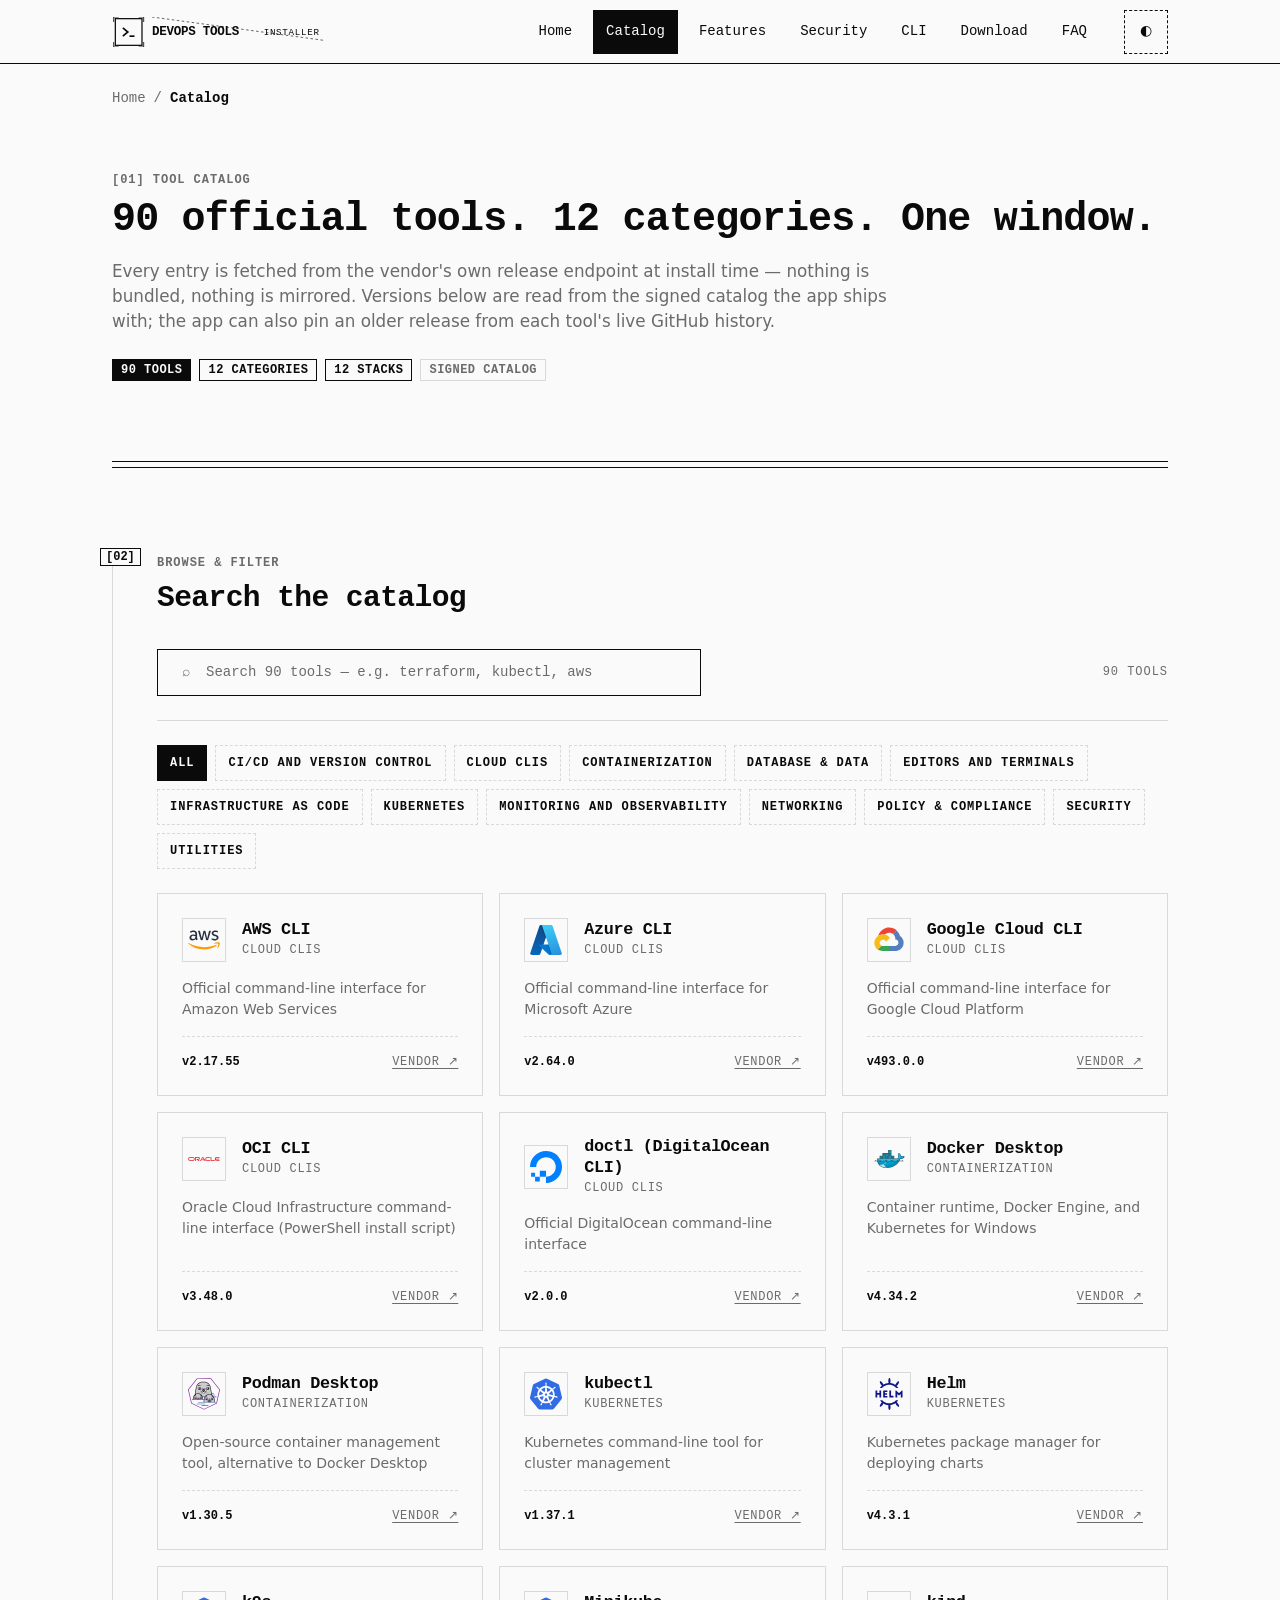
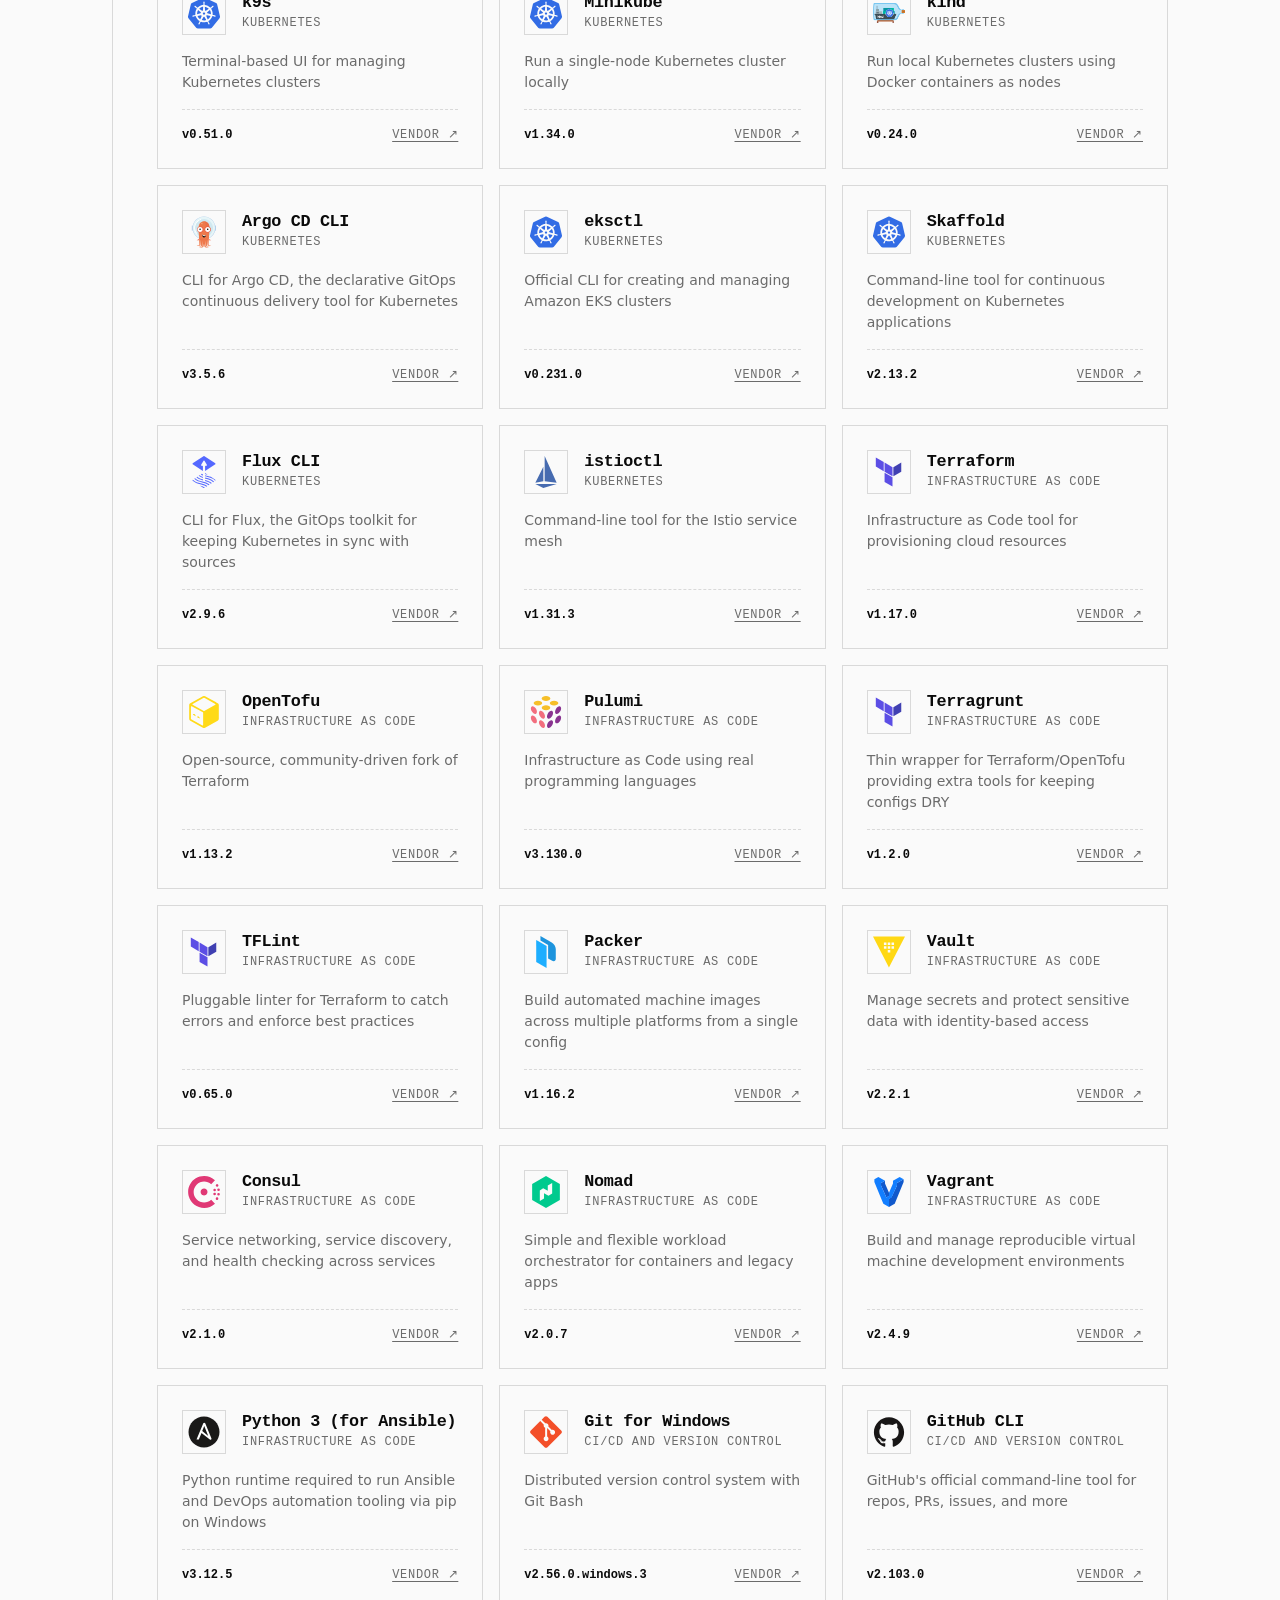
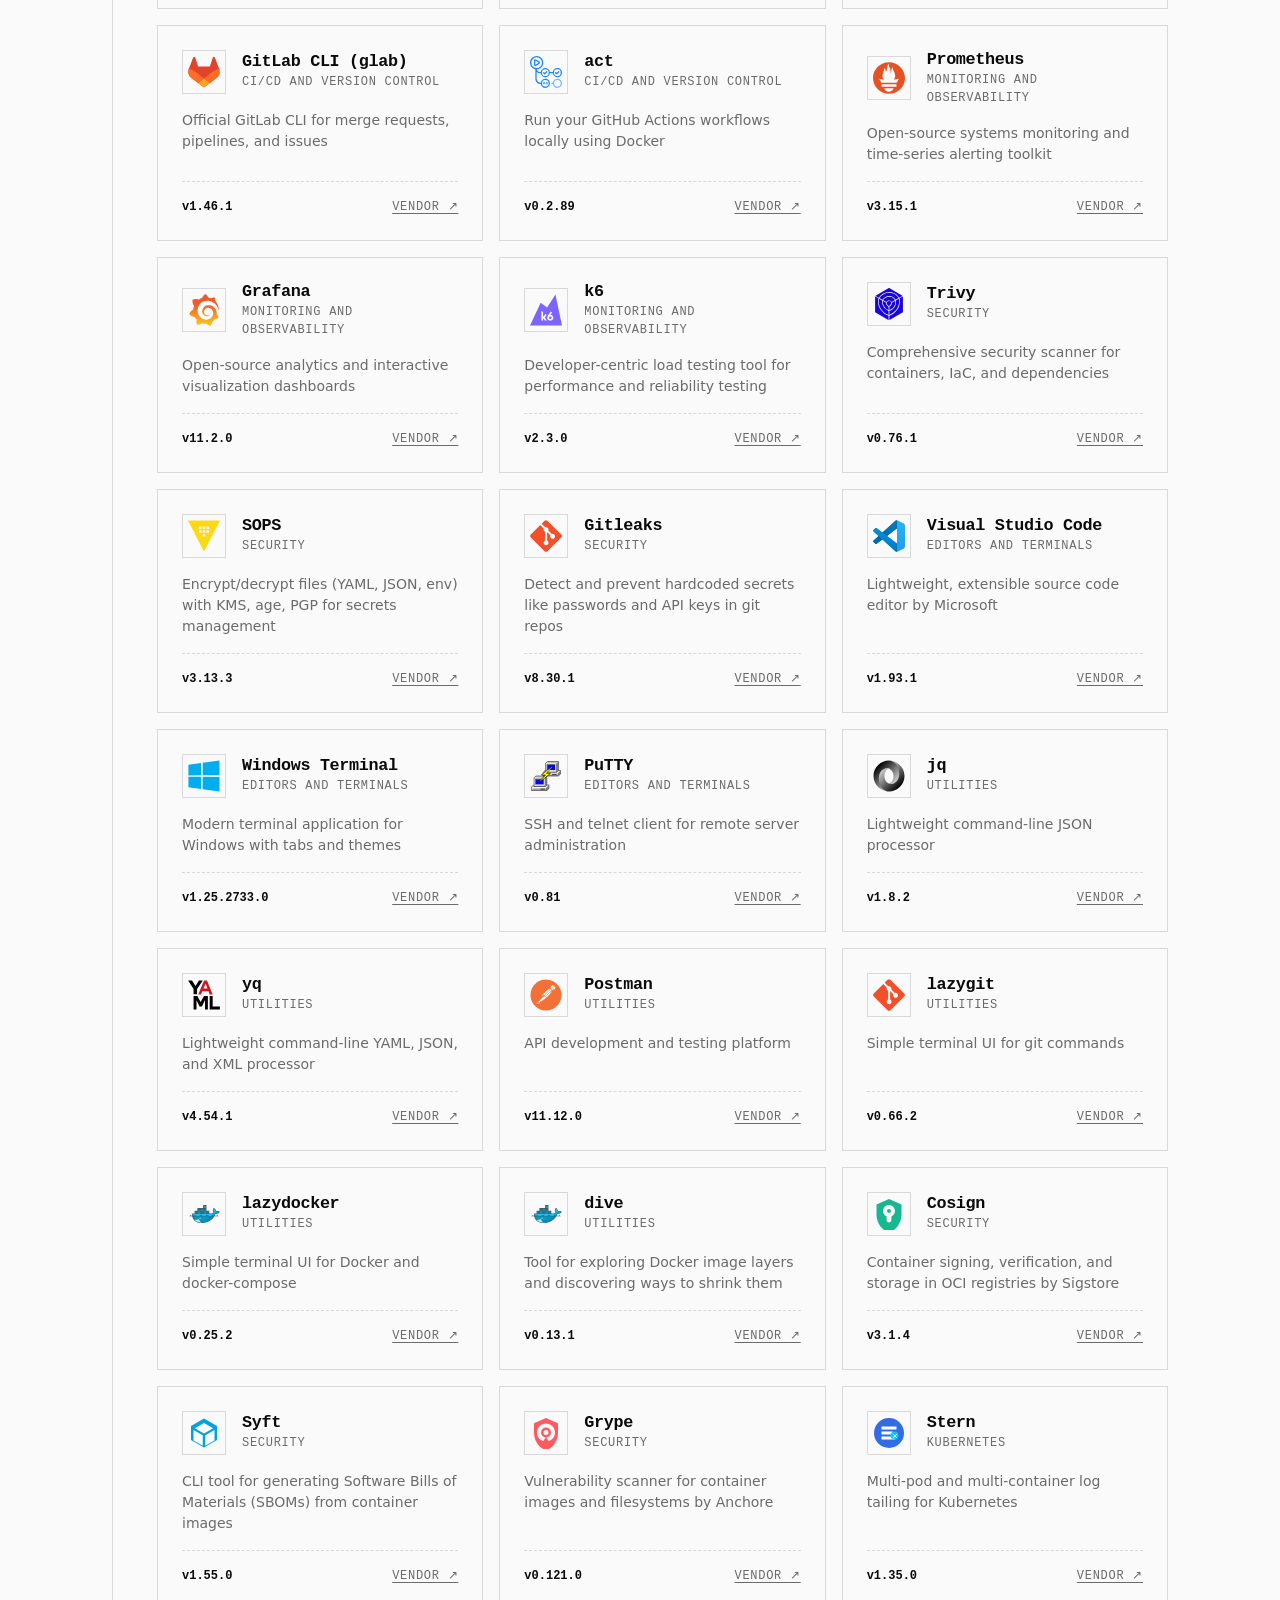
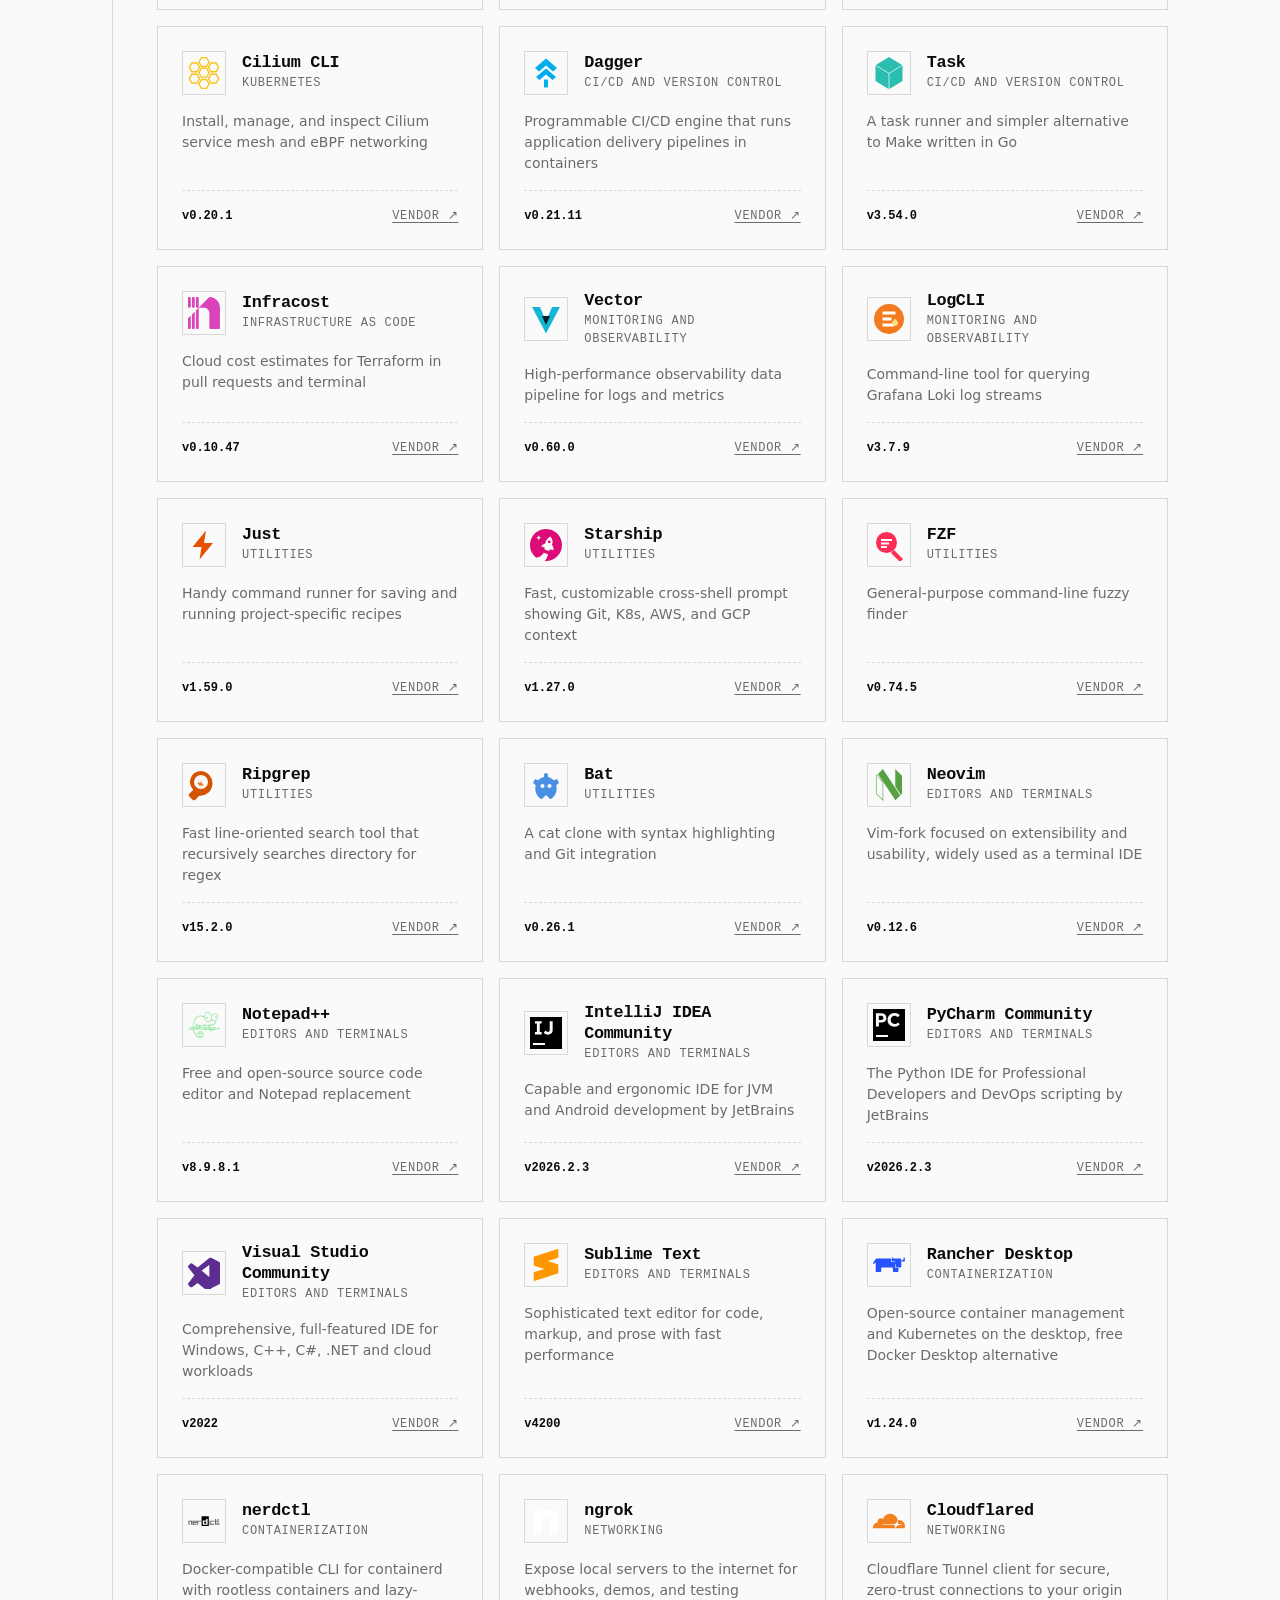
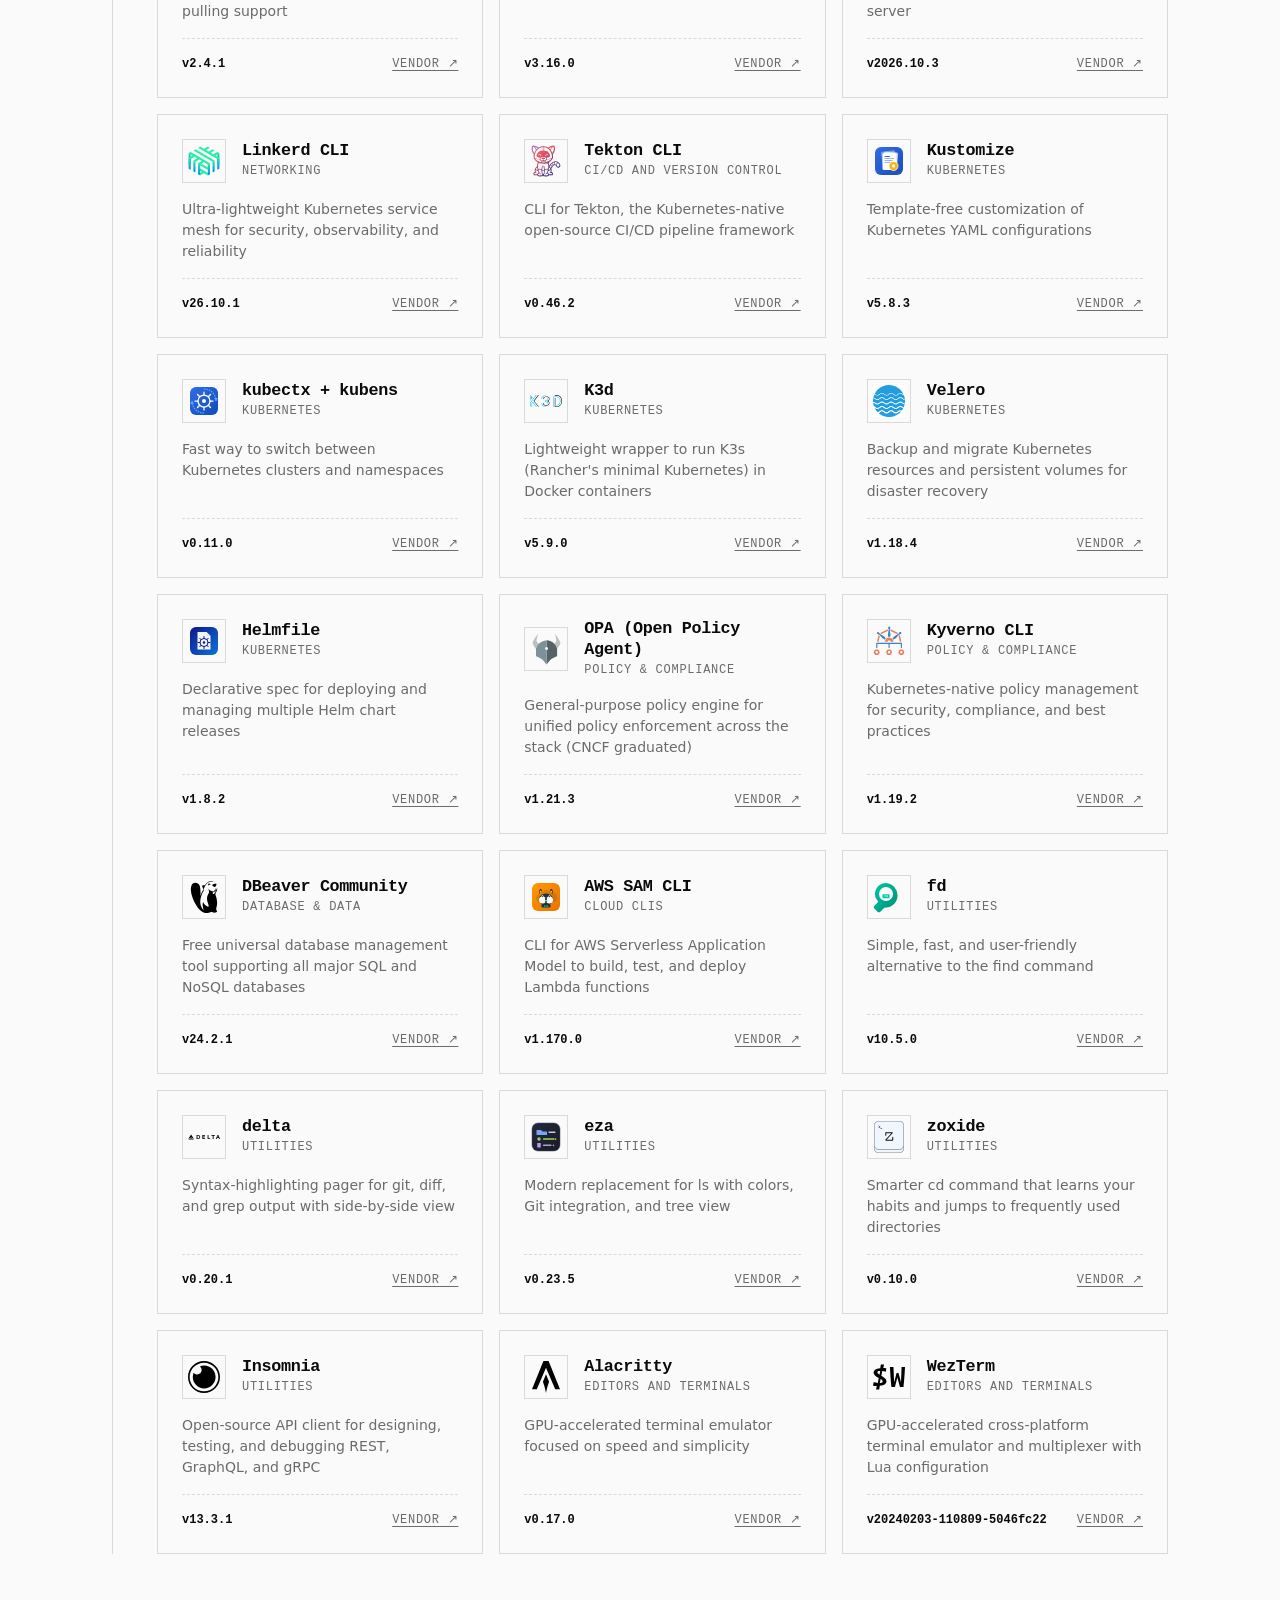
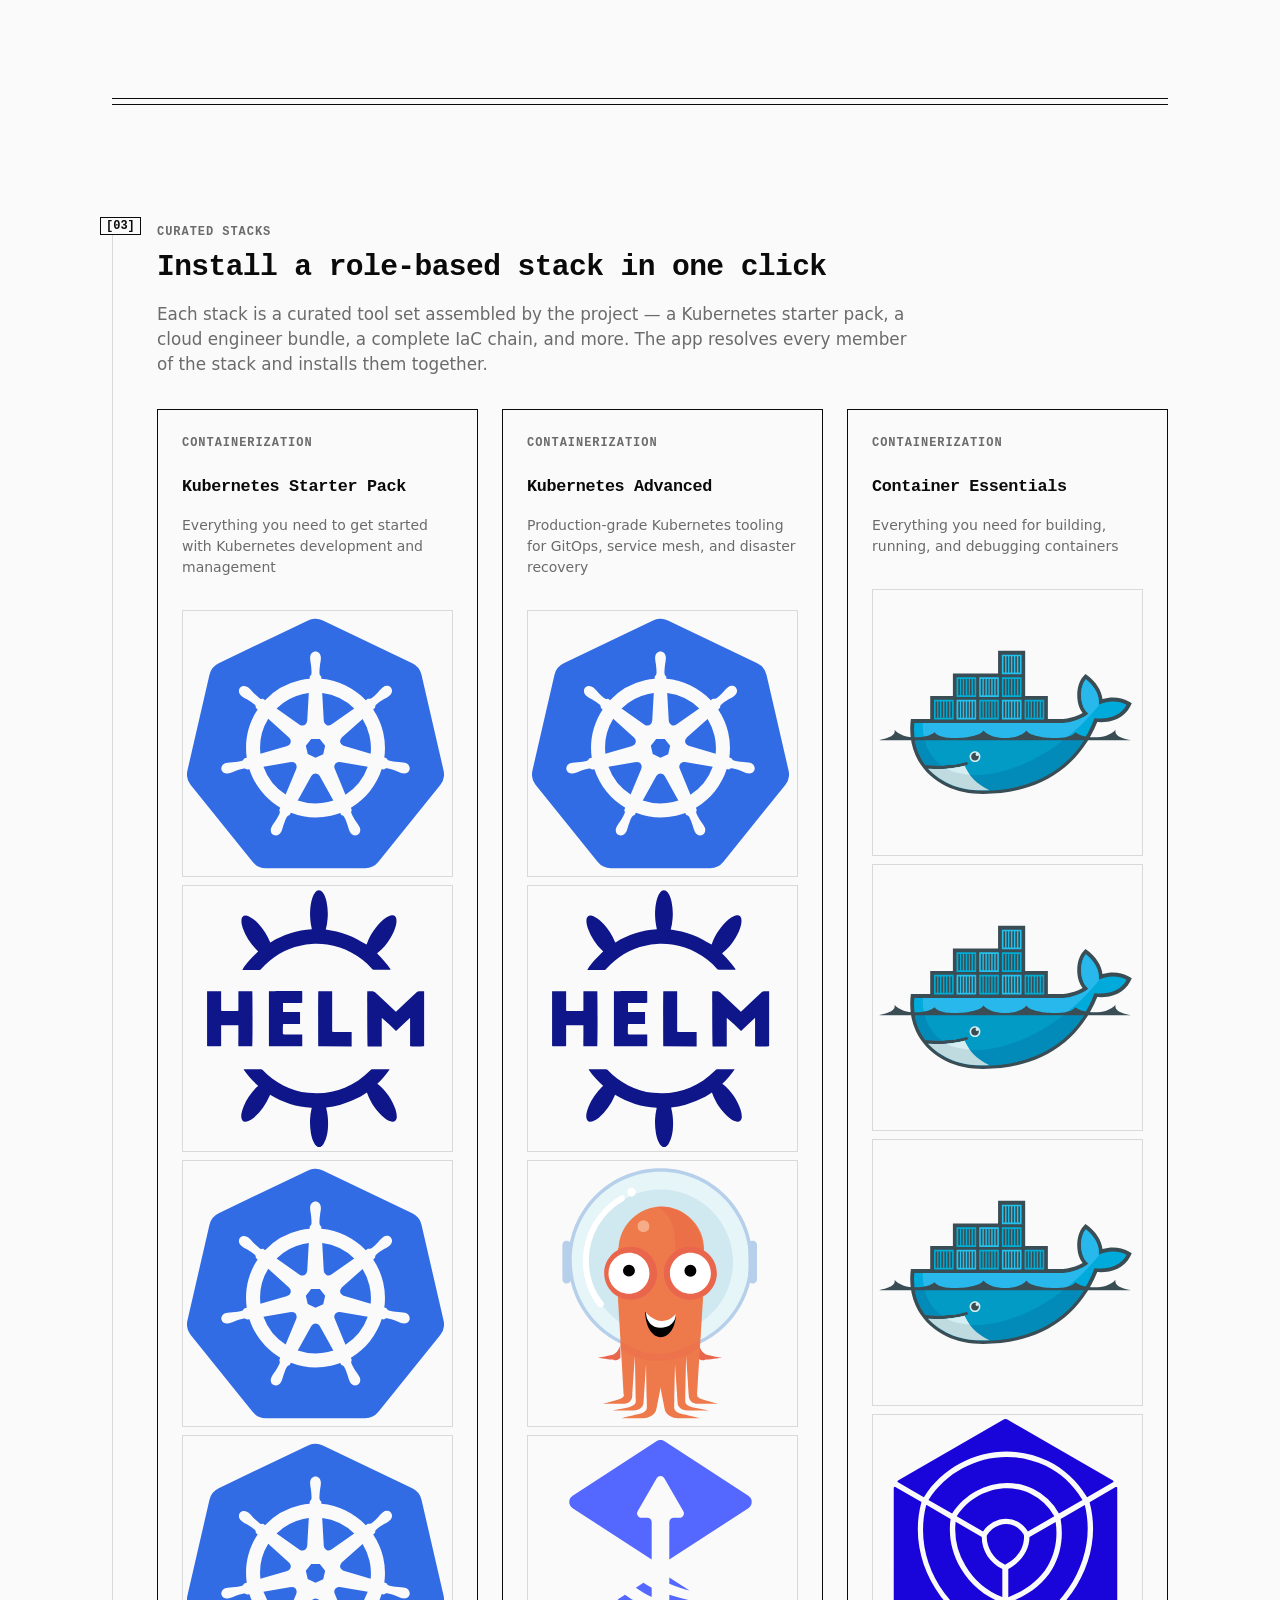
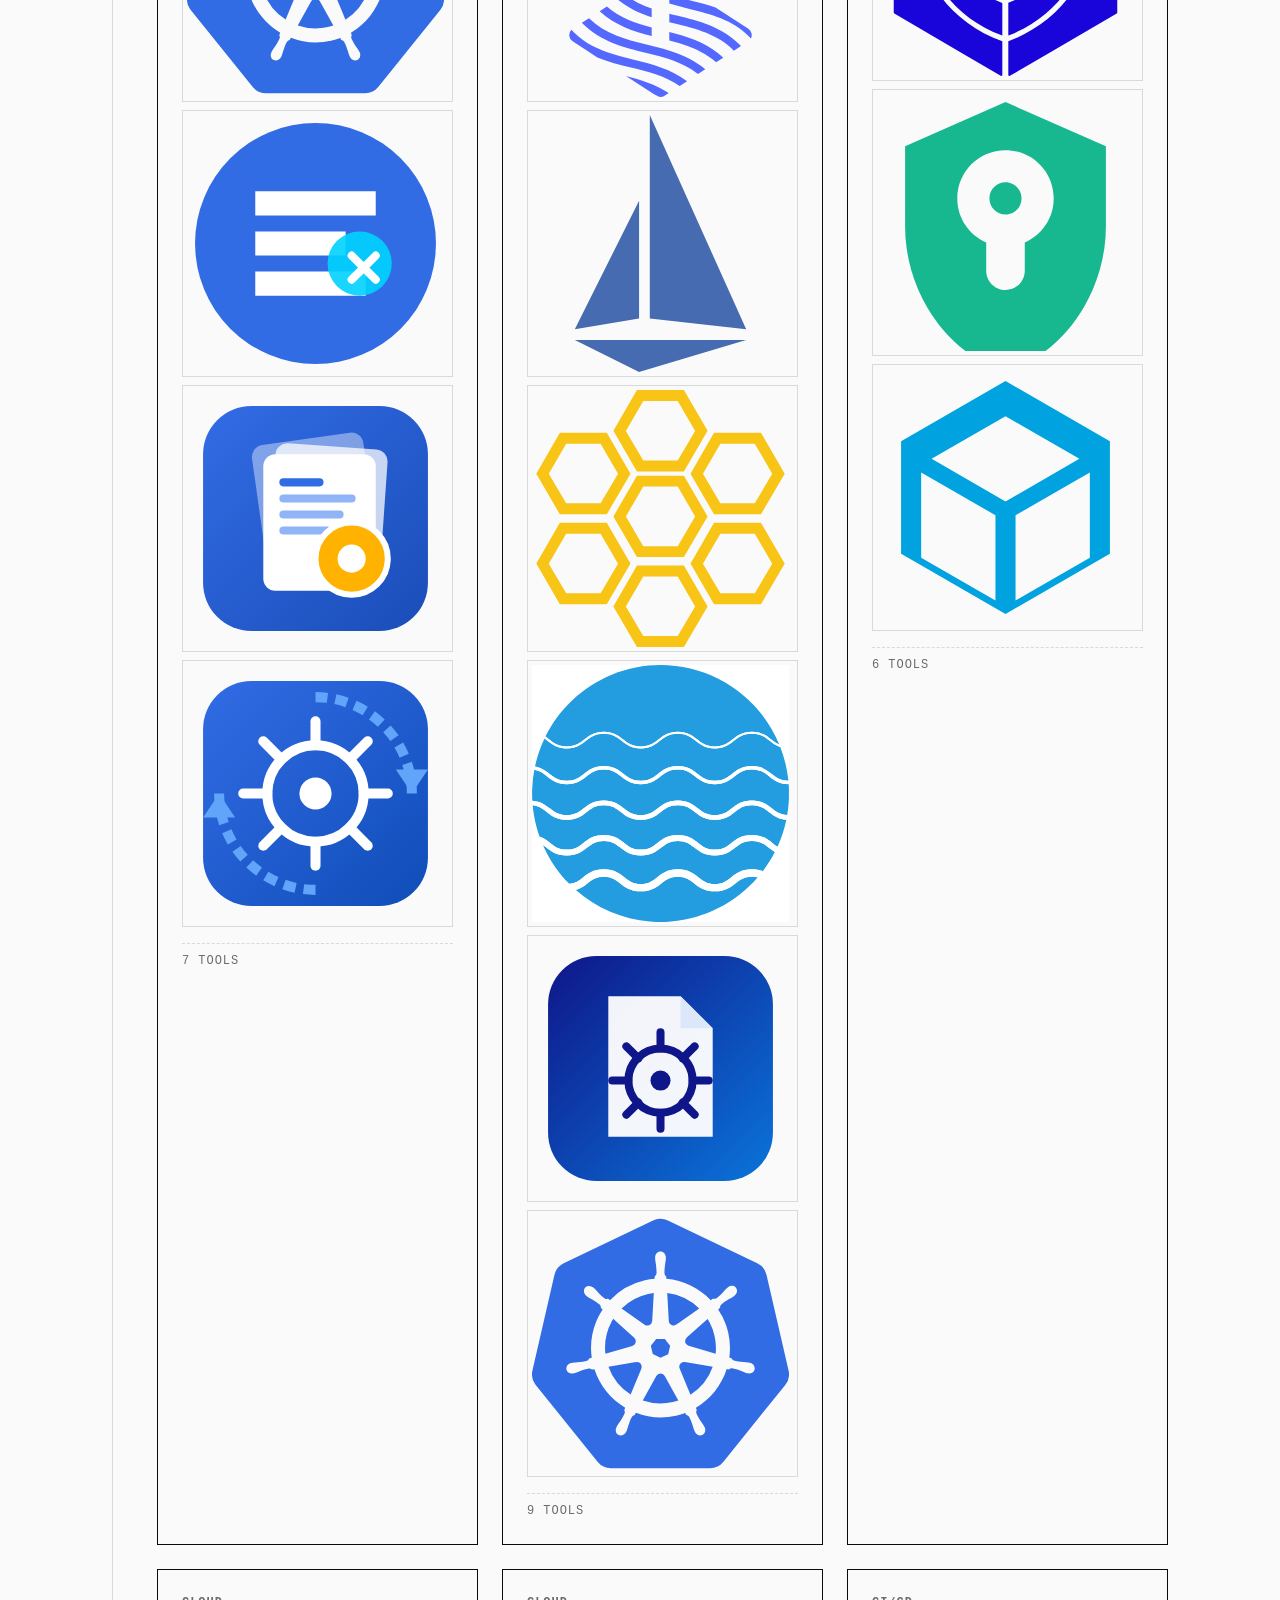
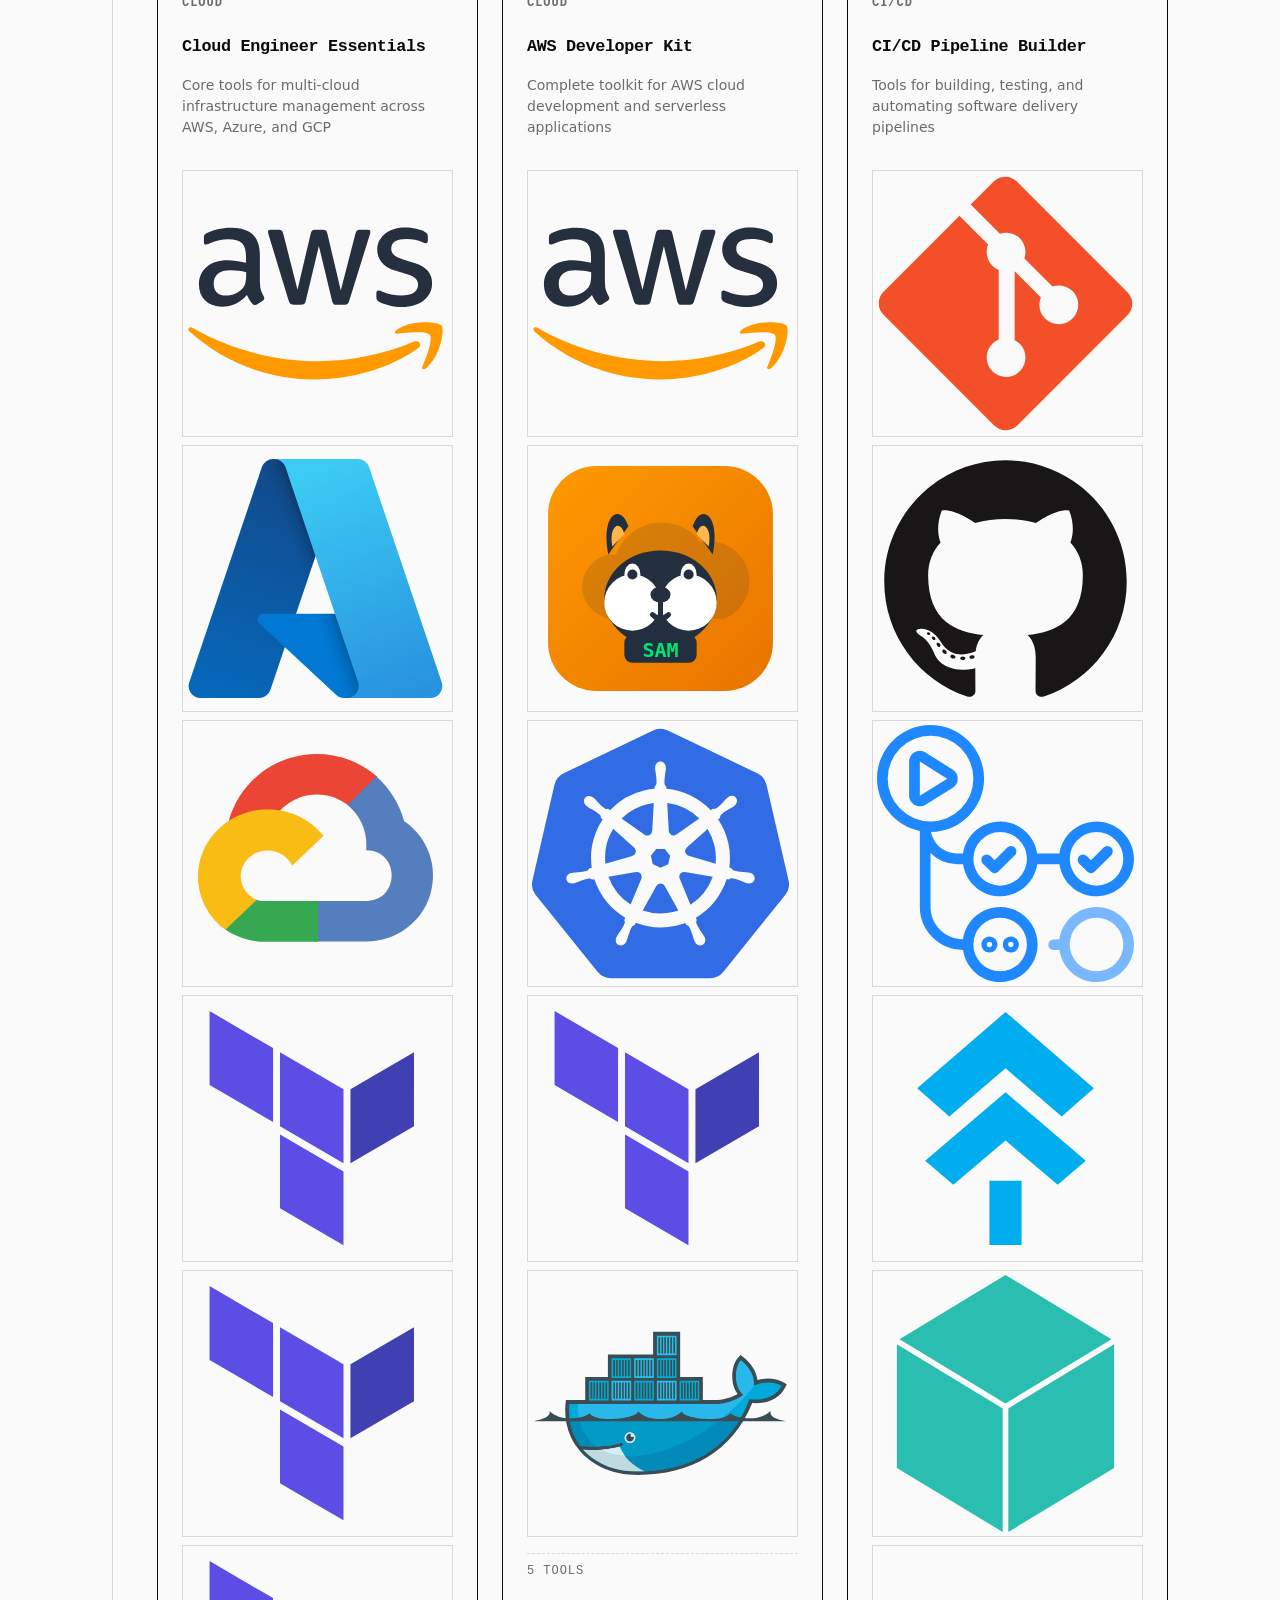
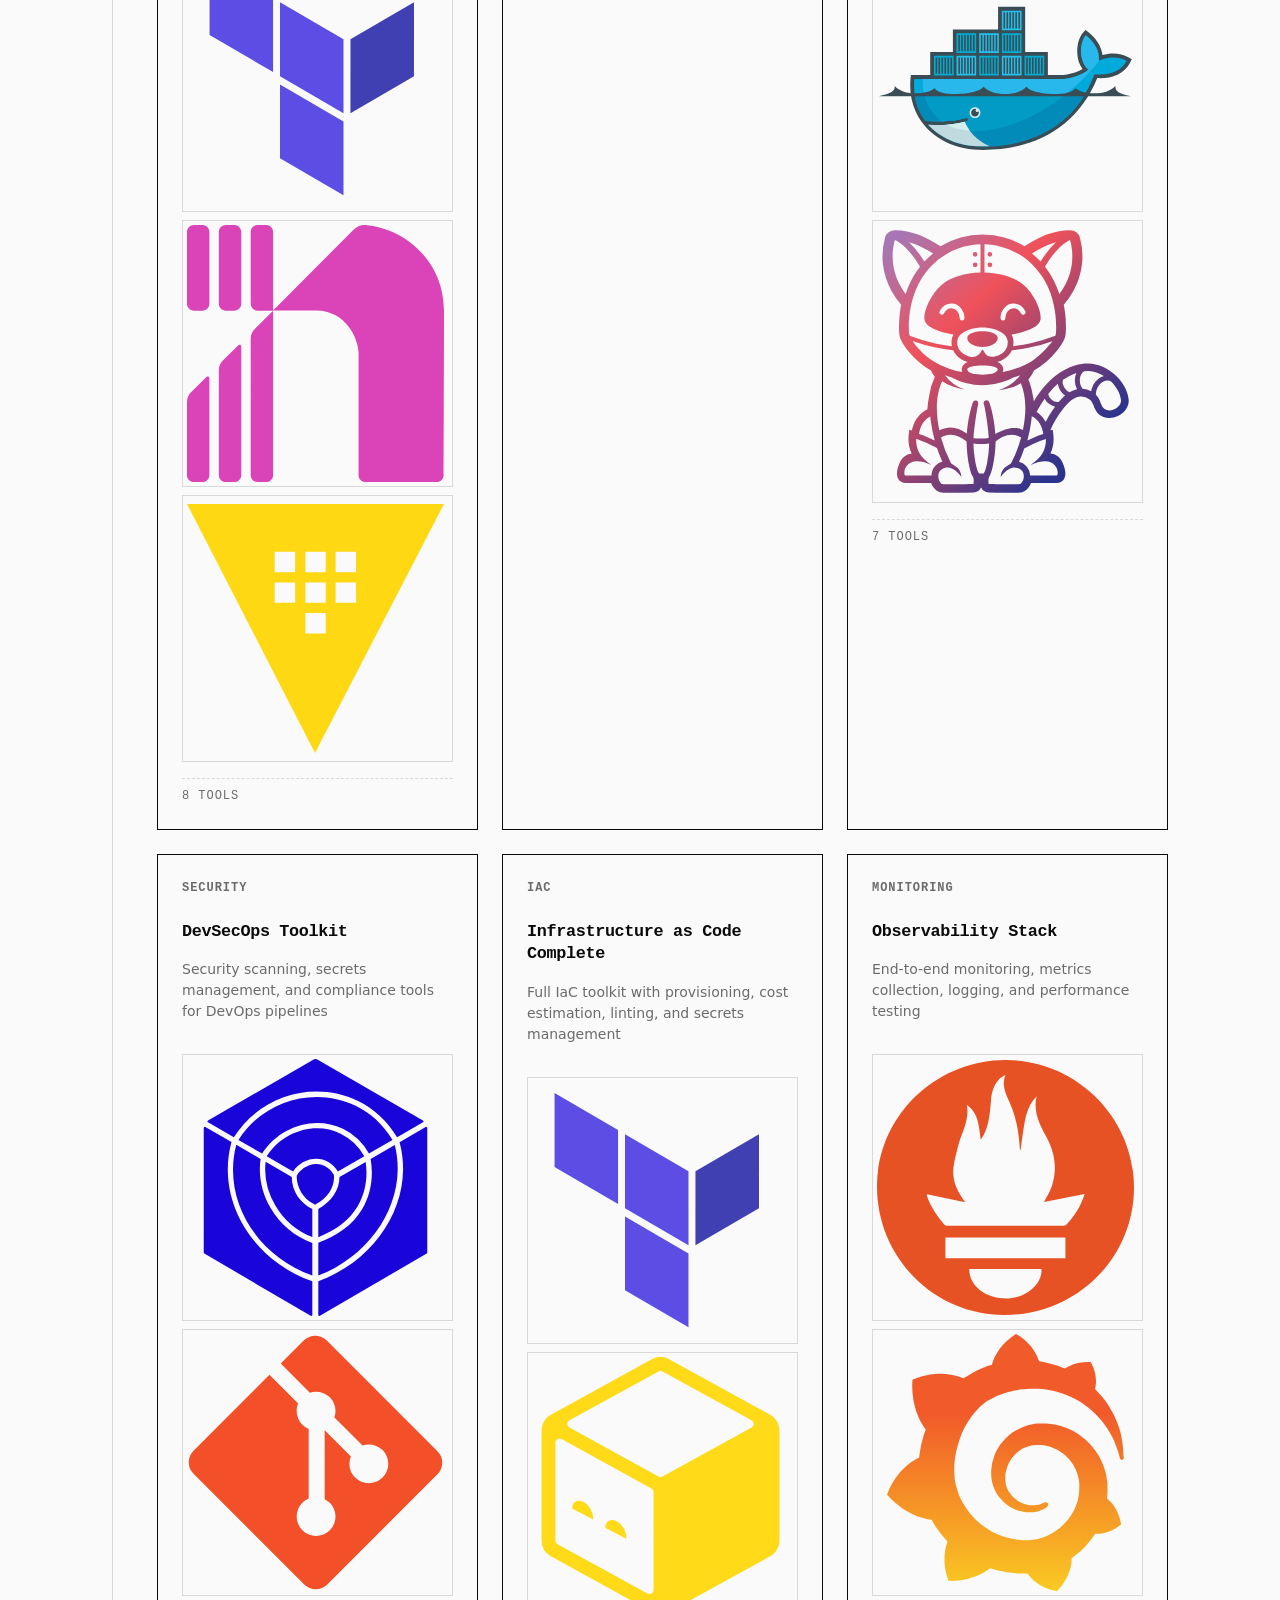
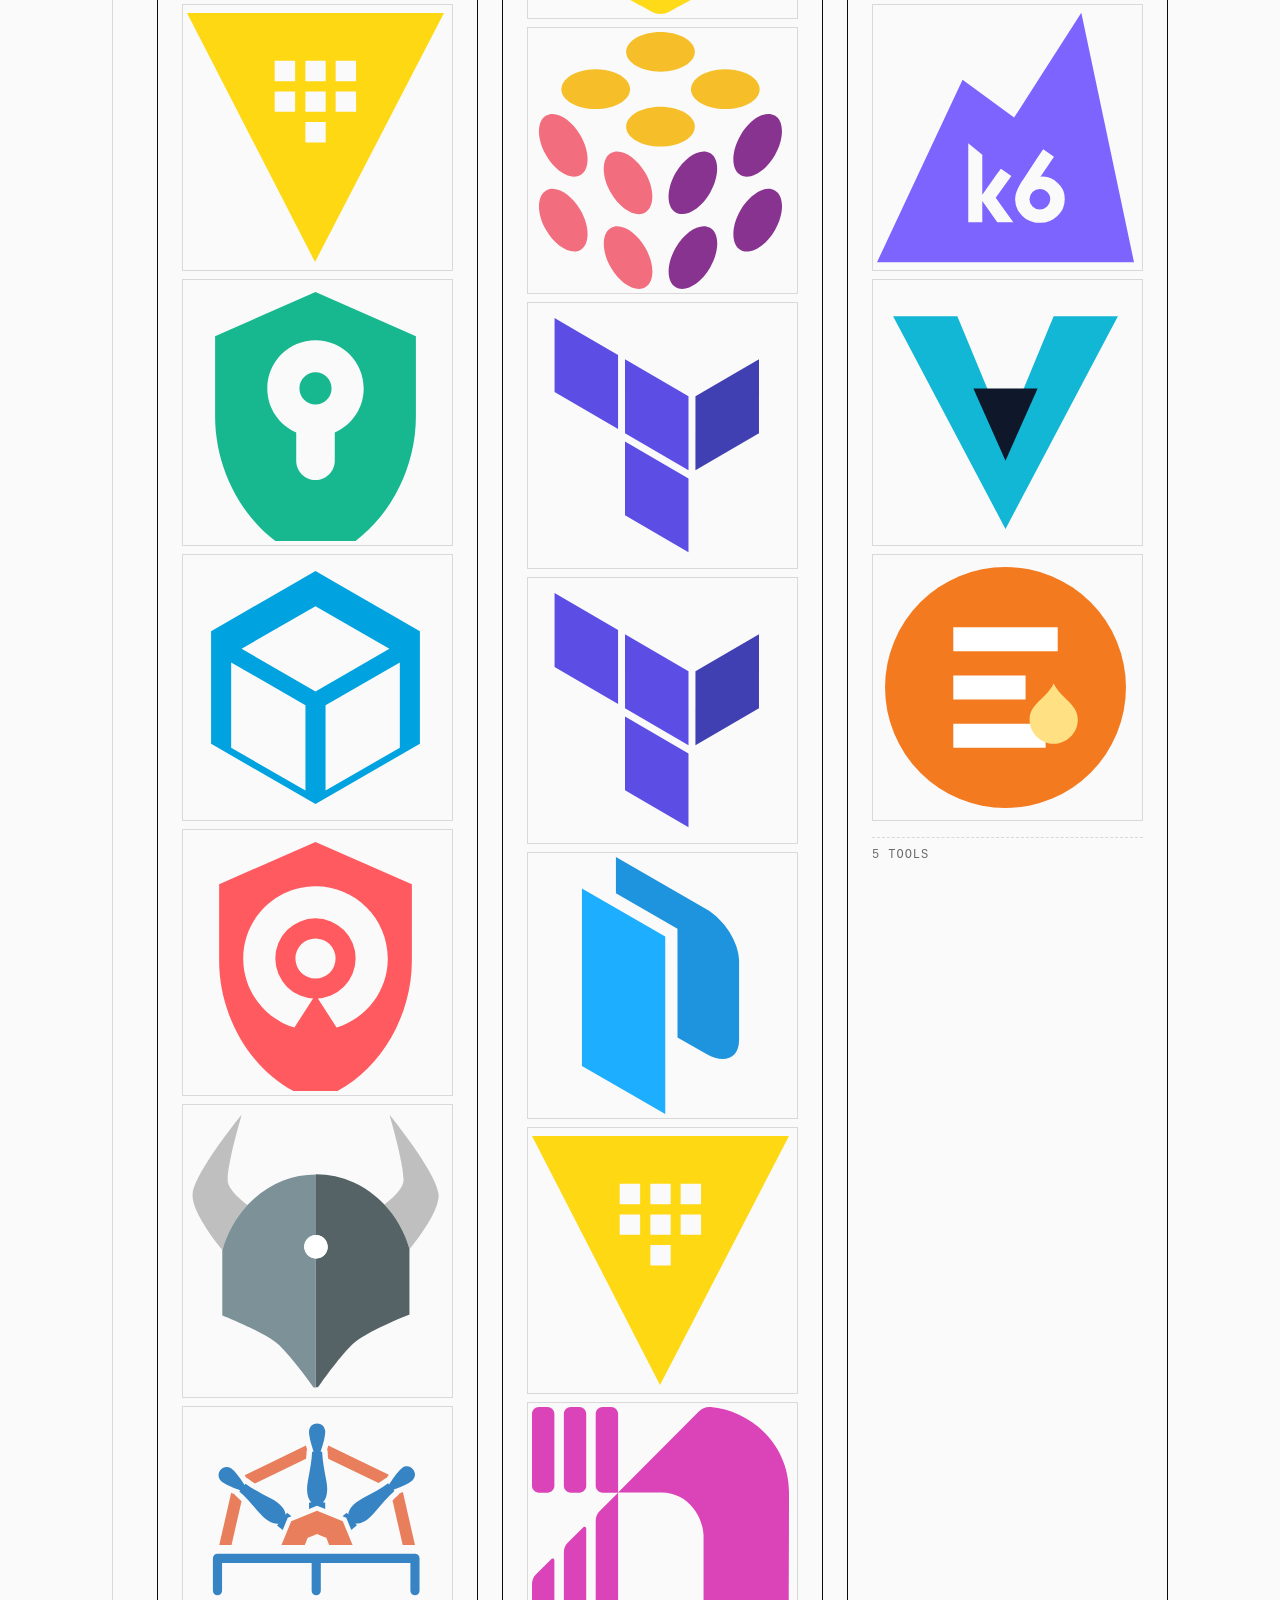
==== commit 2fb85d6c: "chore: Bump version to 3.1.3 and update related documentation - Updated version number from 3.1.2 to" ====
--- a/web/catalog.html
+++ b/web/catalog.html
@@ -172,7 +172,7 @@
             A native Windows 11 desktop application to discover, verify, and provision cloud CLIs, containers, and infrastructure tools. Open source under Apache-2.0.
           </p>
           <div class="badge-row mt-2">
-            <span class="badge-chip">v3.1.0</span>
+            <span class="badge-chip">v3.1.3</span>
             <span class="badge-chip">WinUI 3</span>
             <span class="badge-chip">.NET 8</span>
           </div>
@@ -195,7 +195,7 @@
           <h4 class="footer-col-title">Resources</h4>
           <ul class="footer-links">
             <li><a href="https://github.com/NotHarshhaa/DevOpsToolsInstaller" class="footer-link" target="_blank" rel="noopener noreferrer">GitHub Repository ↗</a></li>
-            <li><a href="https://github.com/NotHarshhaa/DevOpsToolsInstaller/releases/latest" class="footer-link" target="_blank" rel="noopener noreferrer">Latest Release (v3.1.0) ↗</a></li>
+            <li><a href="https://github.com/NotHarshhaa/DevOpsToolsInstaller/releases/latest" class="footer-link" target="_blank" rel="noopener noreferrer">Latest Release (v3.1.3) ↗</a></li>
             <li><a href="https://apps.microsoft.com/detail/9PJL0VR3H7VG" class="footer-link" target="_blank" rel="noopener noreferrer">Microsoft Store ↗</a></li>
             <li><a href="https://github.com/NotHarshhaa/DevOpsToolsInstaller/blob/master/CHANGELOG.md" class="footer-link" target="_blank" rel="noopener noreferrer">Changelog ↗</a></li>
             <li><a href="https://github.com/NotHarshhaa/DevOpsToolsInstaller/blob/master/CONTRIBUTING.md" class="footer-link" target="_blank" rel="noopener noreferrer">Contributing Guide ↗</a></li>
@@ -261,7 +261,7 @@
     ));
 
     const logoFor = (tool) => tool.logo
-      ? `<img class="tool-logo__img" src="${escapeHtml(tool.logo)}" alt="" width="40" height="40">`
+      ? `<img class="tool-logo__img" src="${escapeHtml(tool.logo)}" alt="" width="40" height="40" decoding="async">`
       : `<span class="tool-logo__mono" aria-hidden="true">${escapeHtml(tool.name.slice(0, 2).toUpperCase())}</span>`;
 
     const renderTools = () => {
--- a/web/assets/css/style.css
+++ b/web/assets/css/style.css
@@ -1332,6 +1332,13 @@
   box-shadow: 12px 12px 0 -1px var(--ink);
 }
 
+/* <picture> wrappers are inline by default, which leaves a baseline gap under
+   the image and breaks the frame borders. */
+picture {
+  display: block;
+  line-height: 0;
+}
+
 .tour-shot__frame img {
   display: block;
   width: 100%;
@@ -1362,6 +1369,214 @@
   text-transform: uppercase;
   color: var(--mute);
   text-align: right;
+}
+
+/* --------------------------------------------------------------------------
+   5c. MOTION & INTERACTIVE COMPONENTS
+   -------------------------------------------------------------------------- */
+
+/* Reading progress rail pinned to the top of the viewport */
+.page-progress {
+  position: fixed;
+  top: 0;
+  left: 0;
+  height: 3px;
+  width: 0;
+  background: var(--ink);
+  z-index: 1200;
+  transition: width 120ms linear;
+}
+
+/* Scroll reveal — elements fade up once when they enter the viewport */
+.reveal {
+  opacity: 0;
+  transform: translateY(16px);
+  transition: opacity 520ms ease, transform 520ms ease;
+}
+
+.reveal.is-visible {
+  opacity: 1;
+  transform: none;
+}
+
+/* Statistics band with count-up numbers */
+.stats-band {
+  display: grid;
+  grid-template-columns: repeat(auto-fit, minmax(min(100%, 170px), 1fr));
+  gap: var(--space-3);
+}
+
+.stat {
+  padding-left: var(--space-3);
+  border-left: 1px solid var(--line);
+}
+
+.stat:first-child {
+  padding-left: 0;
+  border-left: 0;
+}
+
+.stat__value {
+  font-family: var(--font-mono);
+  font-size: var(--font-h1);
+  font-weight: 700;
+  line-height: 1;
+  font-variant-numeric: tabular-nums;
+}
+
+.stat__label {
+  display: block;
+  margin-top: var(--space-1);
+  font-family: var(--font-mono);
+  font-size: var(--font-micro);
+  letter-spacing: 0.08em;
+  text-transform: uppercase;
+  color: var(--mute);
+}
+
+/* Logo marquee — endless ticker of vendor marks */
+.marquee {
+  position: relative;
+  overflow: hidden;
+  border-top: 1px solid var(--line);
+  border-bottom: 1px solid var(--line);
+  padding: var(--space-2) 0;
+  -webkit-mask-image: linear-gradient(to right, transparent, #000 6%, #000 94%, transparent);
+  mask-image: linear-gradient(to right, transparent, #000 6%, #000 94%, transparent);
+}
+
+.marquee__track {
+  display: flex;
+  align-items: center;
+  gap: var(--space-2);
+  width: max-content;
+  animation: marquee-scroll 48s linear infinite;
+}
+
+.marquee:hover .marquee__track {
+  animation-play-state: paused;
+}
+
+.marquee--reverse .marquee__track {
+  animation-direction: reverse;
+  animation-duration: 62s;
+}
+
+@keyframes marquee-scroll {
+  from { transform: translateX(0); }
+  to { transform: translateX(-50%); }
+}
+
+.marquee__item {
+  display: inline-flex;
+  align-items: center;
+  justify-content: center;
+  flex: 0 0 auto;
+  width: 44px;
+  height: 44px;
+  padding: 6px;
+  border: 1px solid transparent;
+  transition: border-color var(--transition-fast);
+}
+
+.marquee__item:hover {
+  border-color: var(--ink);
+}
+
+.marquee__item img {
+  width: 100%;
+  height: 100%;
+  object-fit: contain;
+}
+
+/* Interactive stack picker (data-driven from the catalog export) */
+.stack-picker {
+  display: grid;
+  grid-template-columns: 19rem minmax(0, 1fr);
+  gap: var(--space-3);
+  align-items: start;
+}
+
+.stack-picker__list {
+  display: flex;
+  flex-direction: column;
+  gap: 2px;
+}
+
+.stack-picker__btn {
+  display: flex;
+  flex-direction: column;
+  gap: 2px;
+  align-items: flex-start;
+  text-align: left;
+  padding: 10px 12px;
+  background: transparent;
+  border: 1px dashed var(--line);
+  color: var(--ink);
+  font-family: var(--font-mono);
+  font-size: var(--font-micro);
+  letter-spacing: 0.04em;
+  cursor: pointer;
+  transition: border-style var(--transition-fast), background-color var(--transition-fast), color var(--transition-fast);
+}
+
+.stack-picker__btn:hover,
+.stack-picker__btn:focus-visible {
+  border-style: solid;
+  border-color: var(--ink);
+}
+
+.stack-picker__btn.is-active {
+  background: var(--ink);
+  color: var(--paper);
+  border: 1px solid var(--ink);
+}
+
+.stack-picker__btn strong {
+  font-size: var(--font-small);
+  letter-spacing: 0.02em;
+}
+
+.stack-picker__btn span {
+  opacity: 0.7;
+}
+
+.stack-picker__panel {
+  display: flex;
+  flex-direction: column;
+  gap: var(--space-2);
+  padding: var(--space-3);
+  border: 1px solid var(--ink);
+  background: var(--paper);
+}
+
+.stack-picker__tools {
+  display: flex;
+  flex-wrap: wrap;
+  gap: var(--space-1);
+}
+
+.stack-picker__tool {
+  display: inline-flex;
+  align-items: center;
+  gap: 6px;
+  padding: 4px 10px 4px 4px;
+  border: 1px solid var(--line);
+  font-family: var(--font-mono);
+  font-size: var(--font-micro);
+  color: var(--mute);
+}
+
+.stack-picker__tool img {
+  width: 20px;
+  height: 20px;
+  object-fit: contain;
+}
+
+@media (max-width: 900px) {
+  .stack-picker {
+    grid-template-columns: 1fr;
+  }
 }
 
 /* --------------------------------------------------------------------------
@@ -1616,4 +1831,15 @@
     animation-iteration-count: 1 !important;
     transition-duration: 0.01ms !important;
   }
-}
+
+  /* The ticker would freeze half-way through its track, and reveal-on-scroll
+     would leave content invisible — both are disabled outright. */
+  .marquee__track {
+    animation: none !important;
+  }
+
+  .reveal {
+    opacity: 1 !important;
+    transform: none !important;
+  }
+}
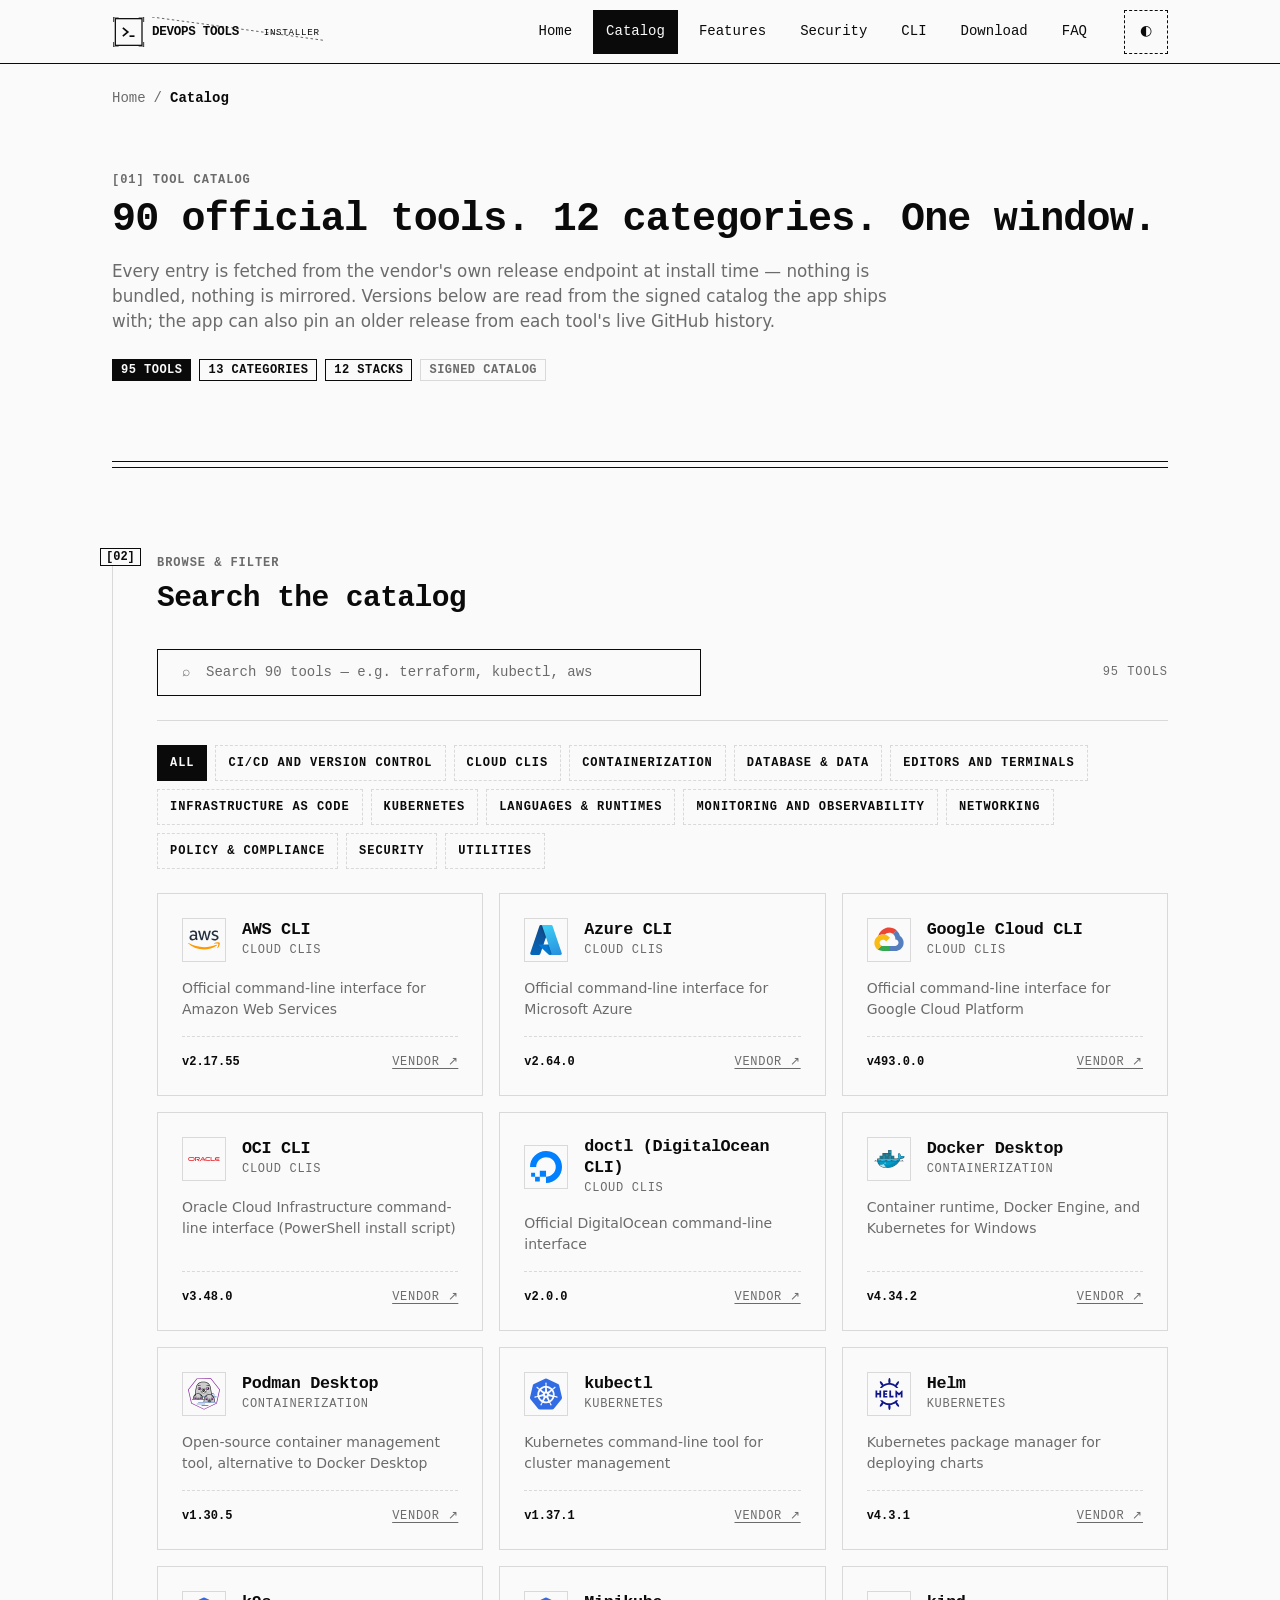
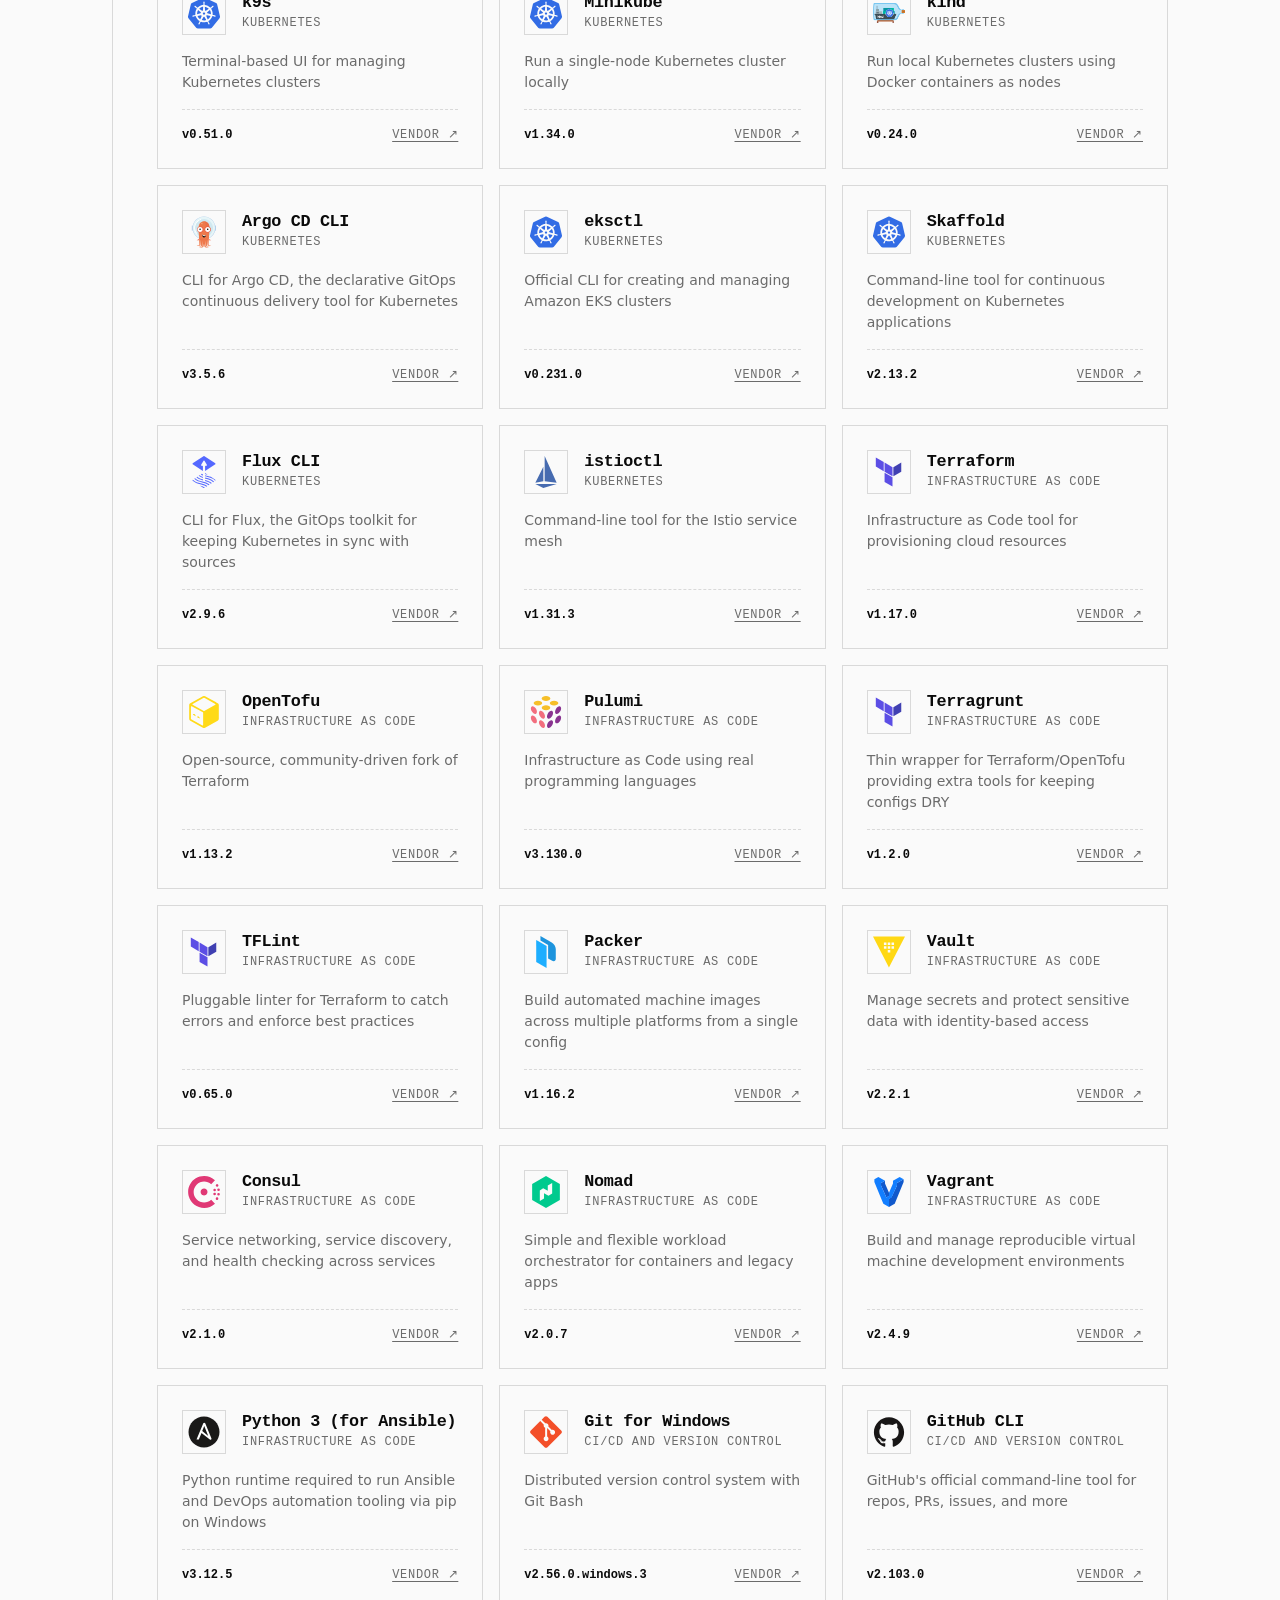
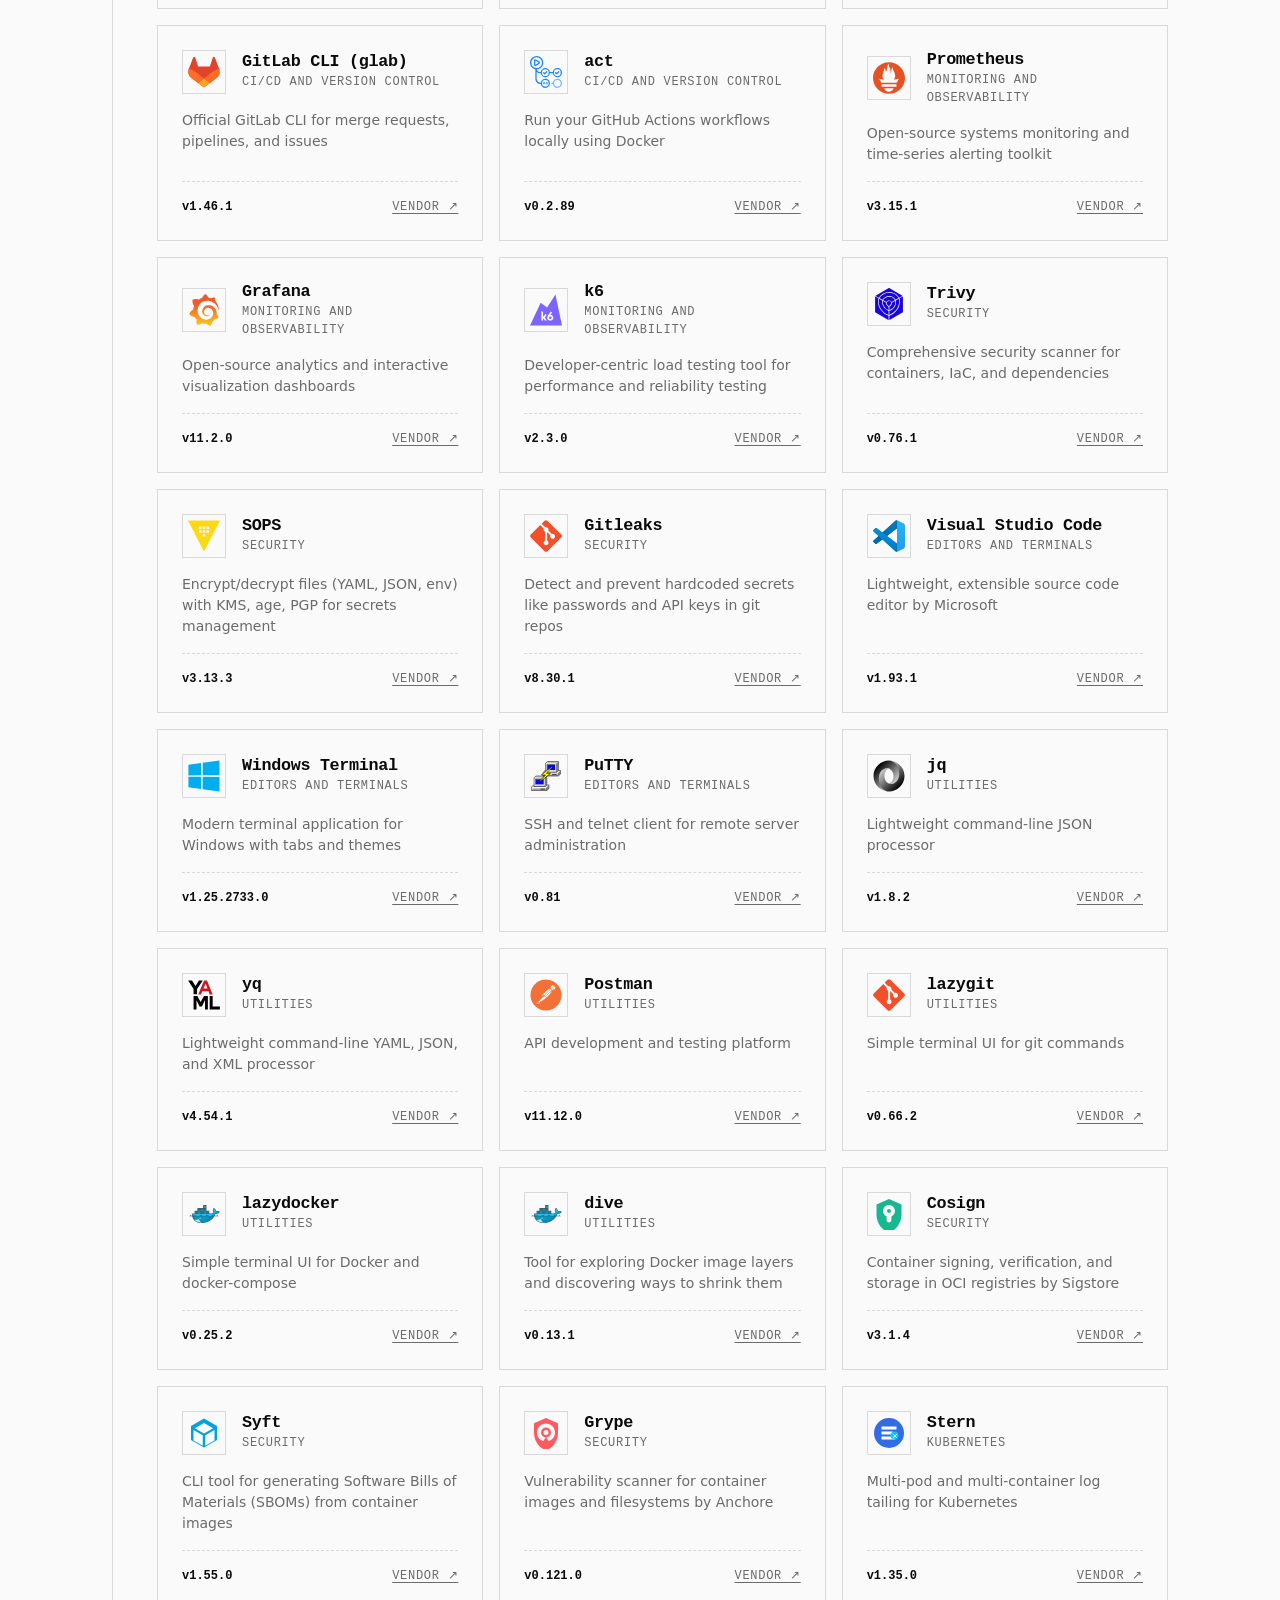
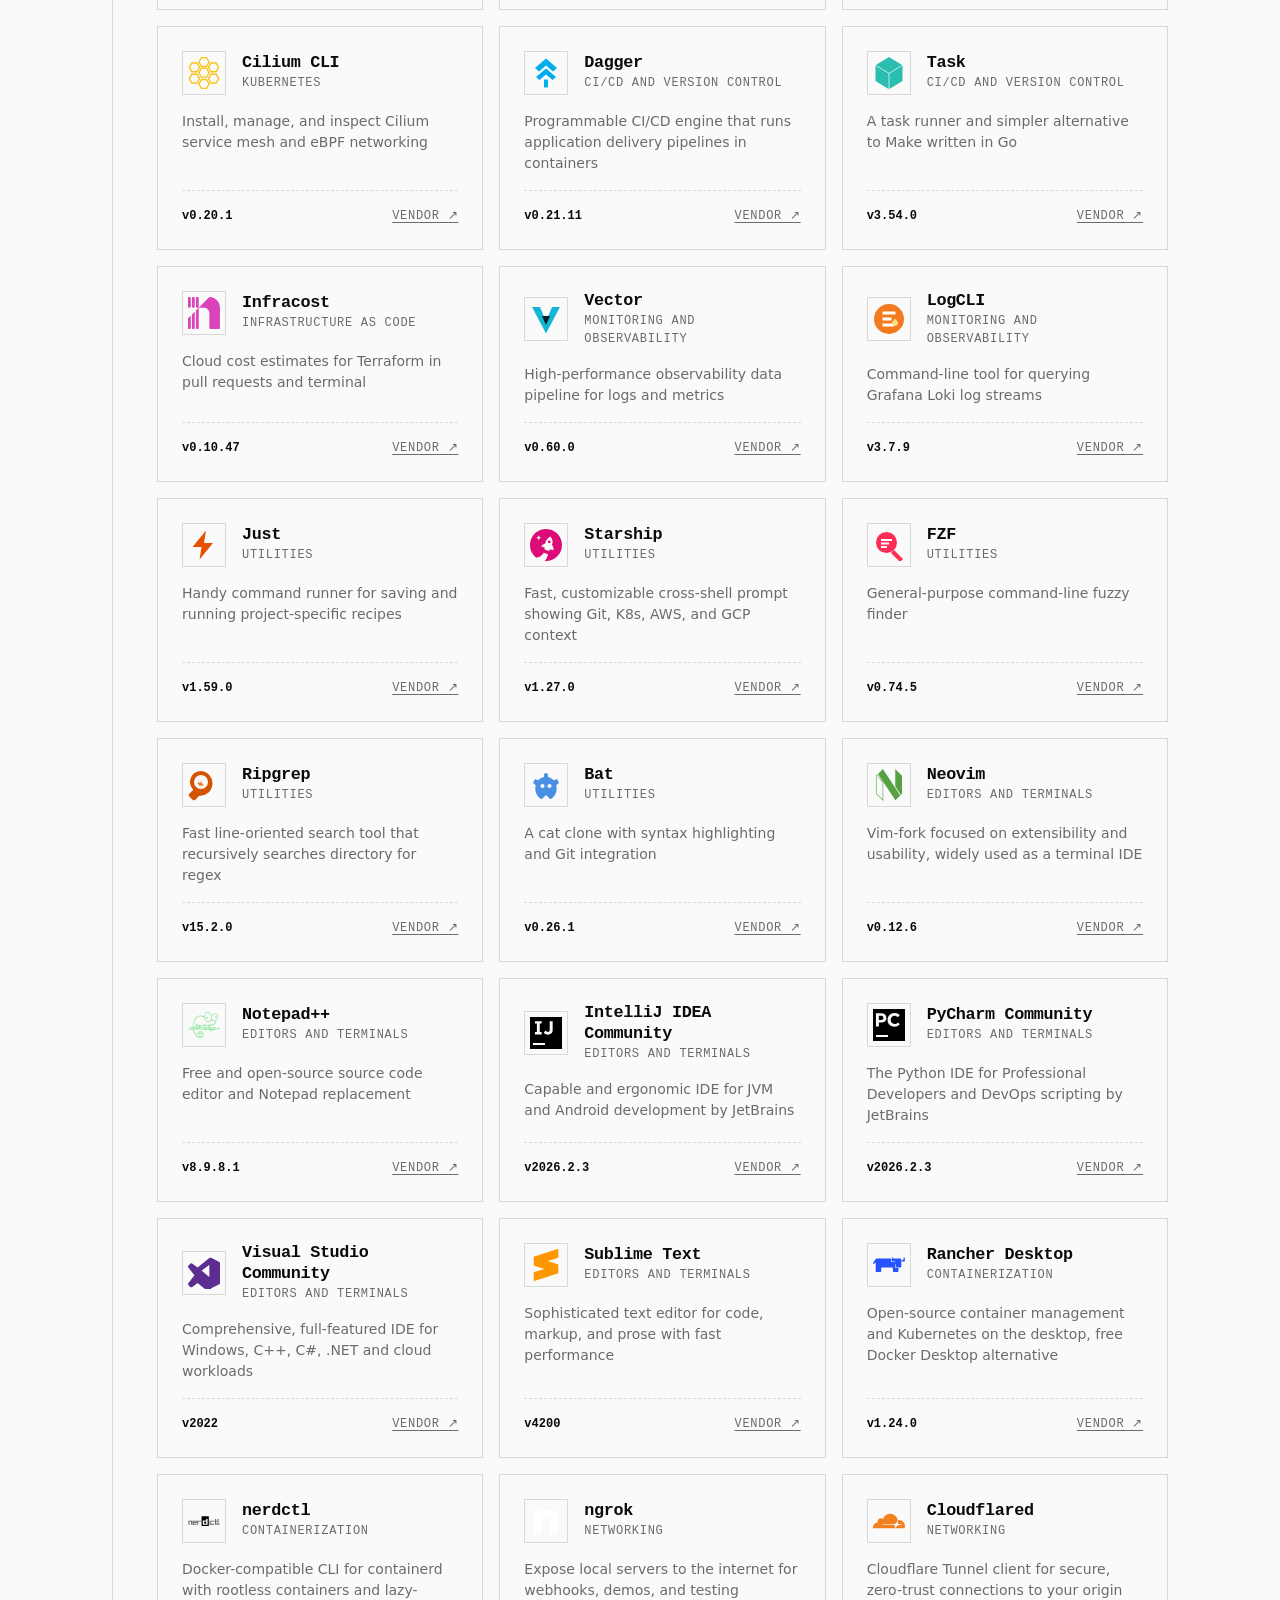
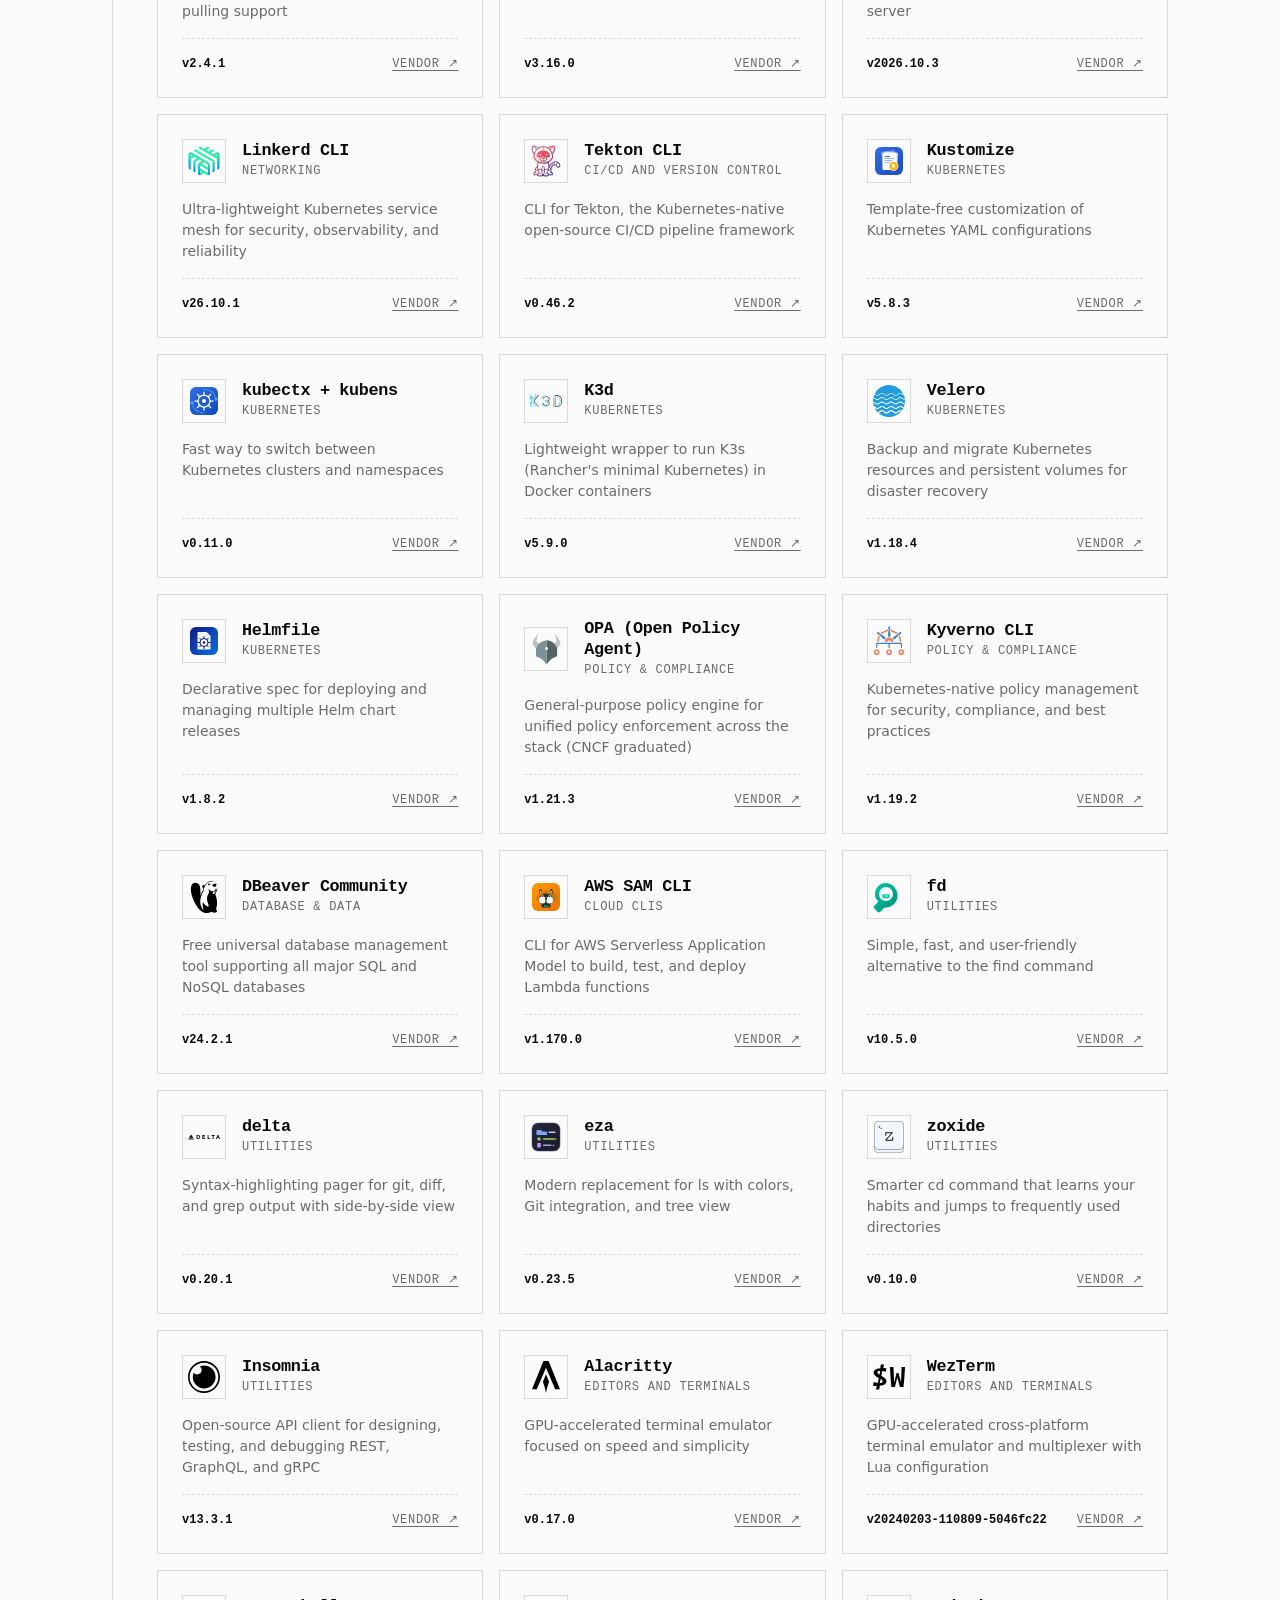
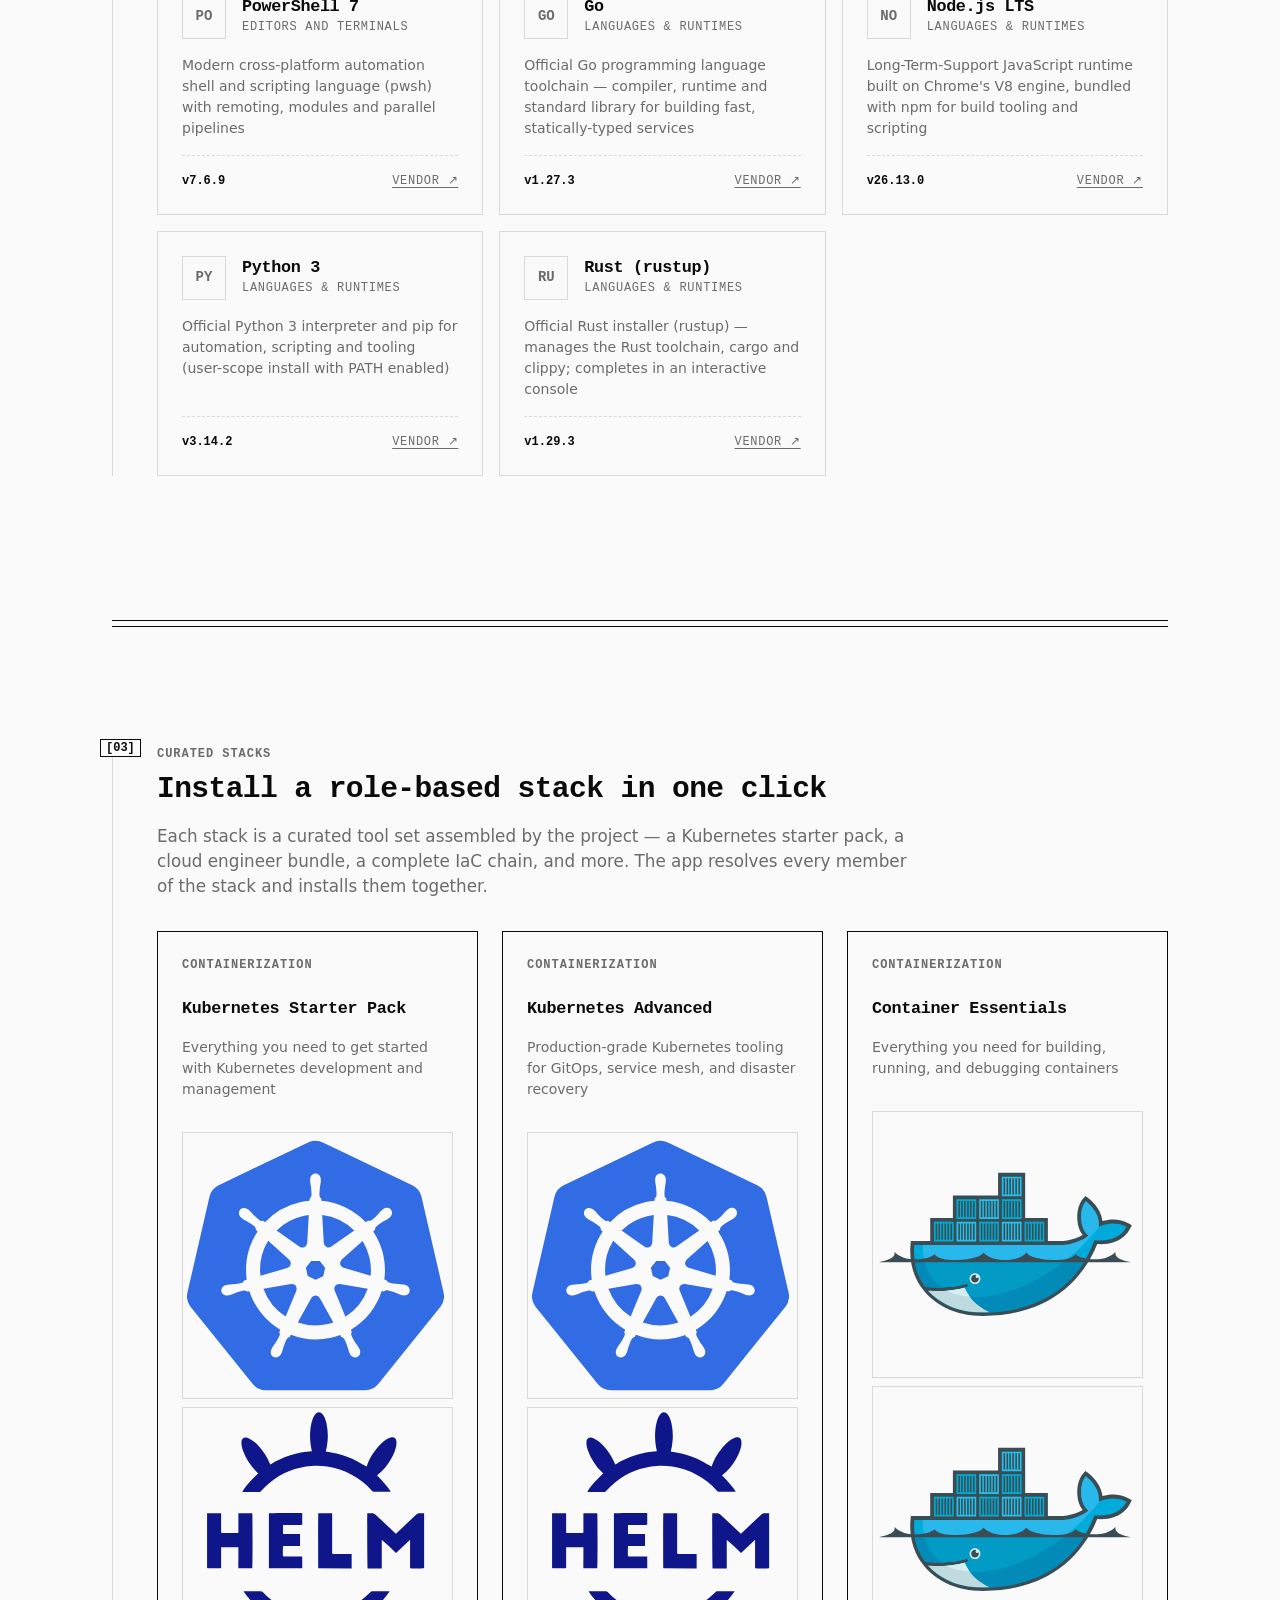
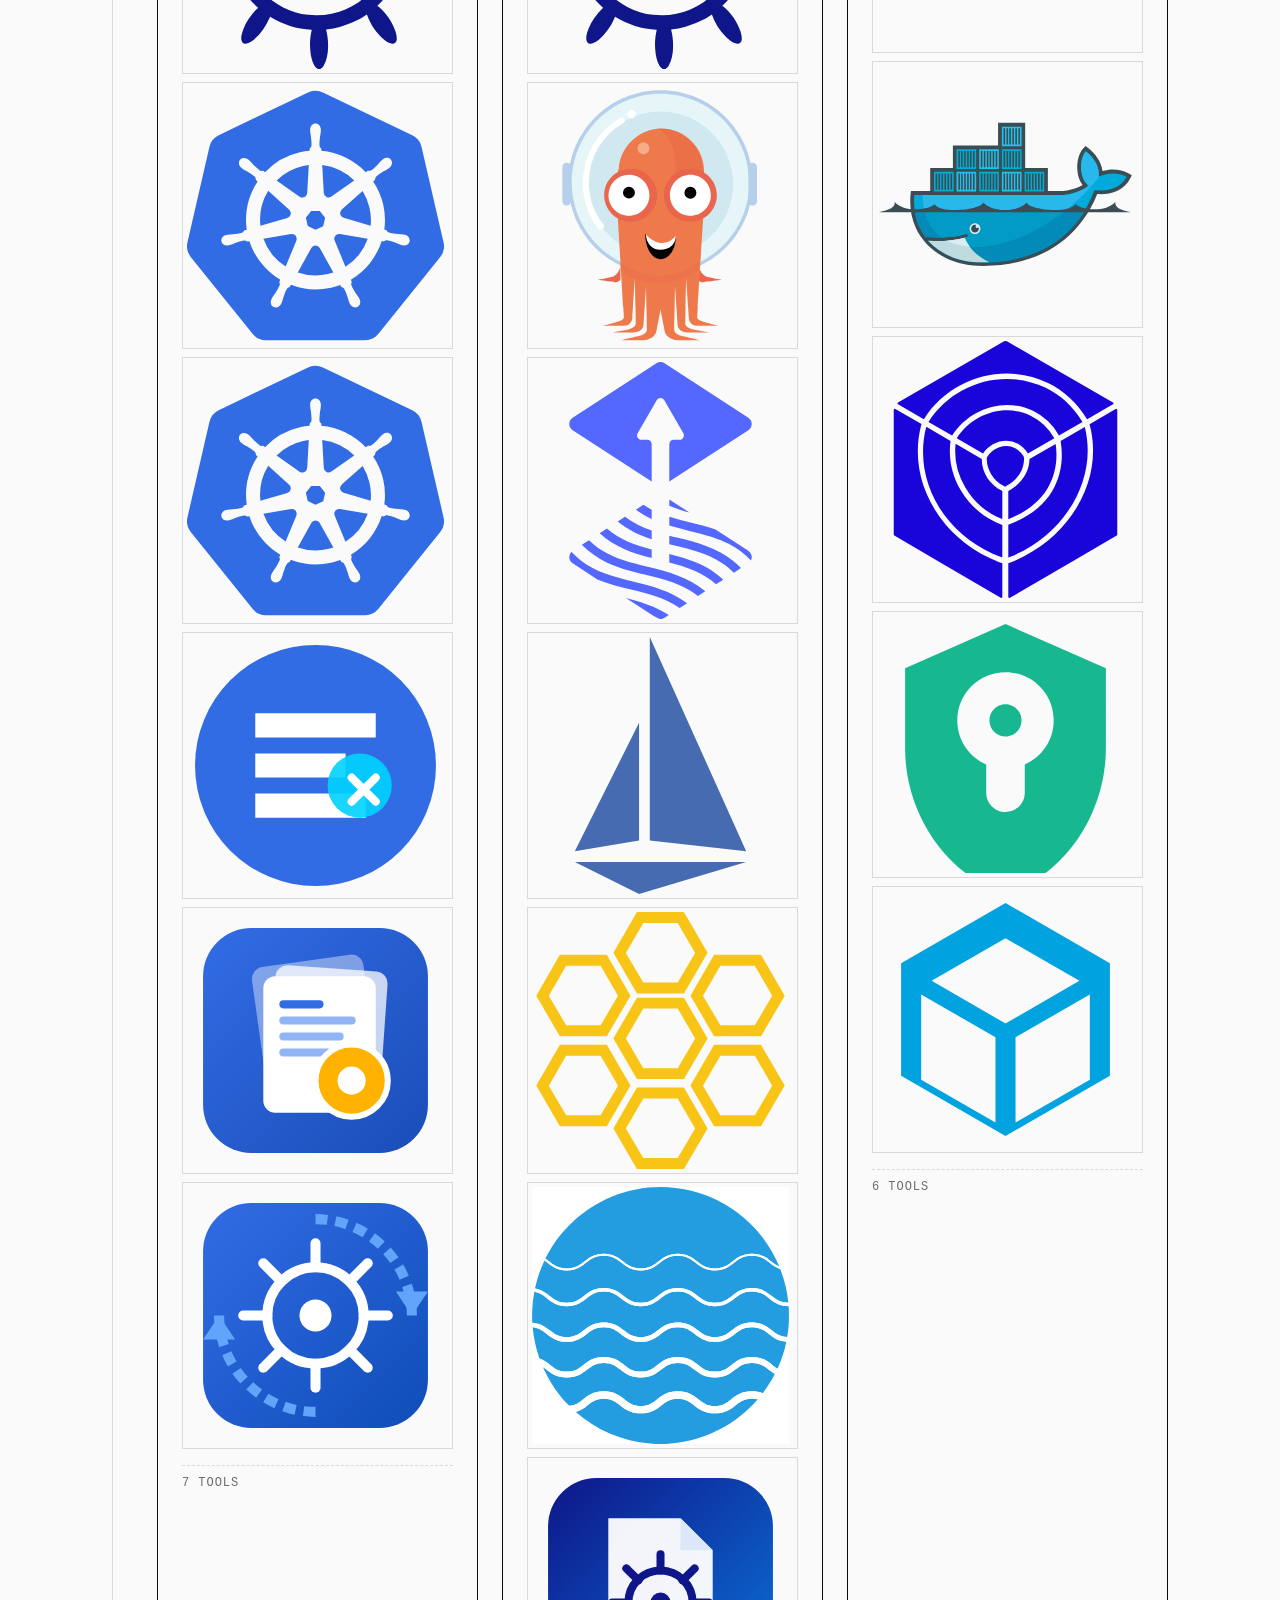
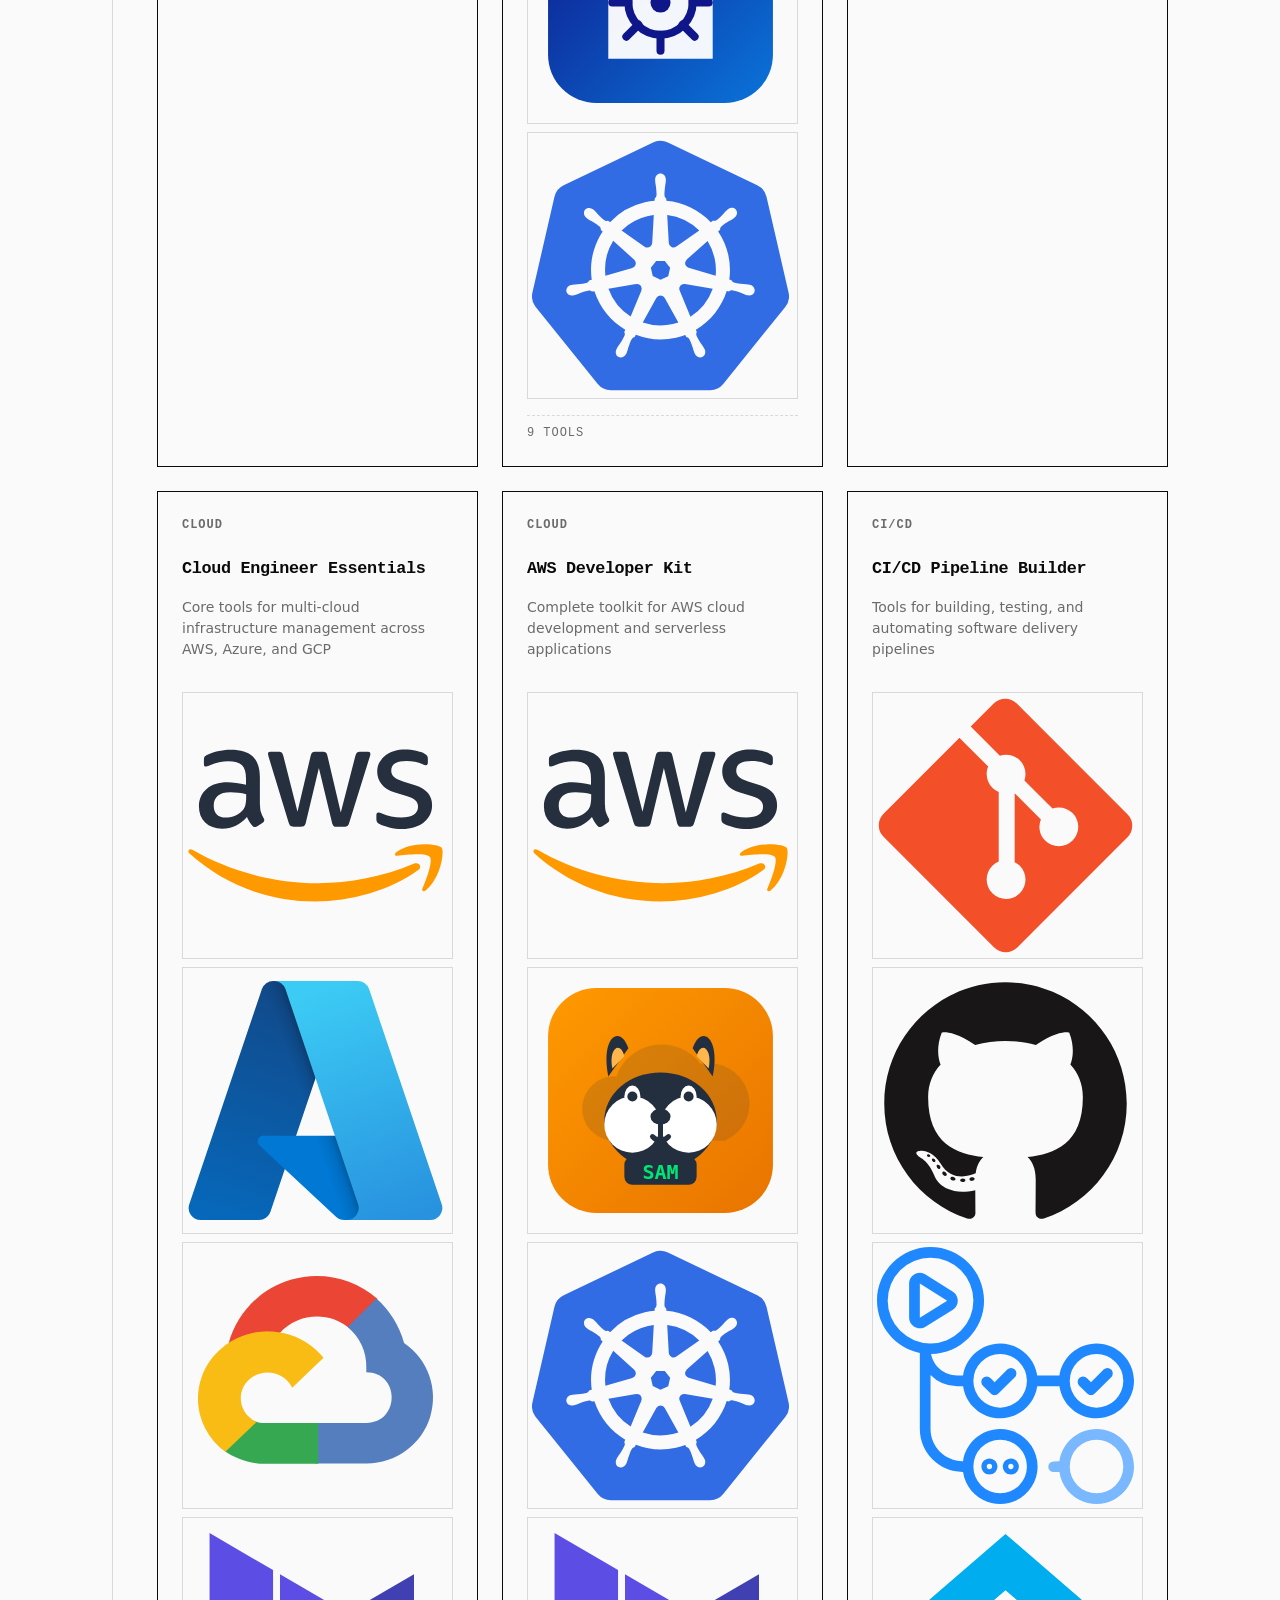
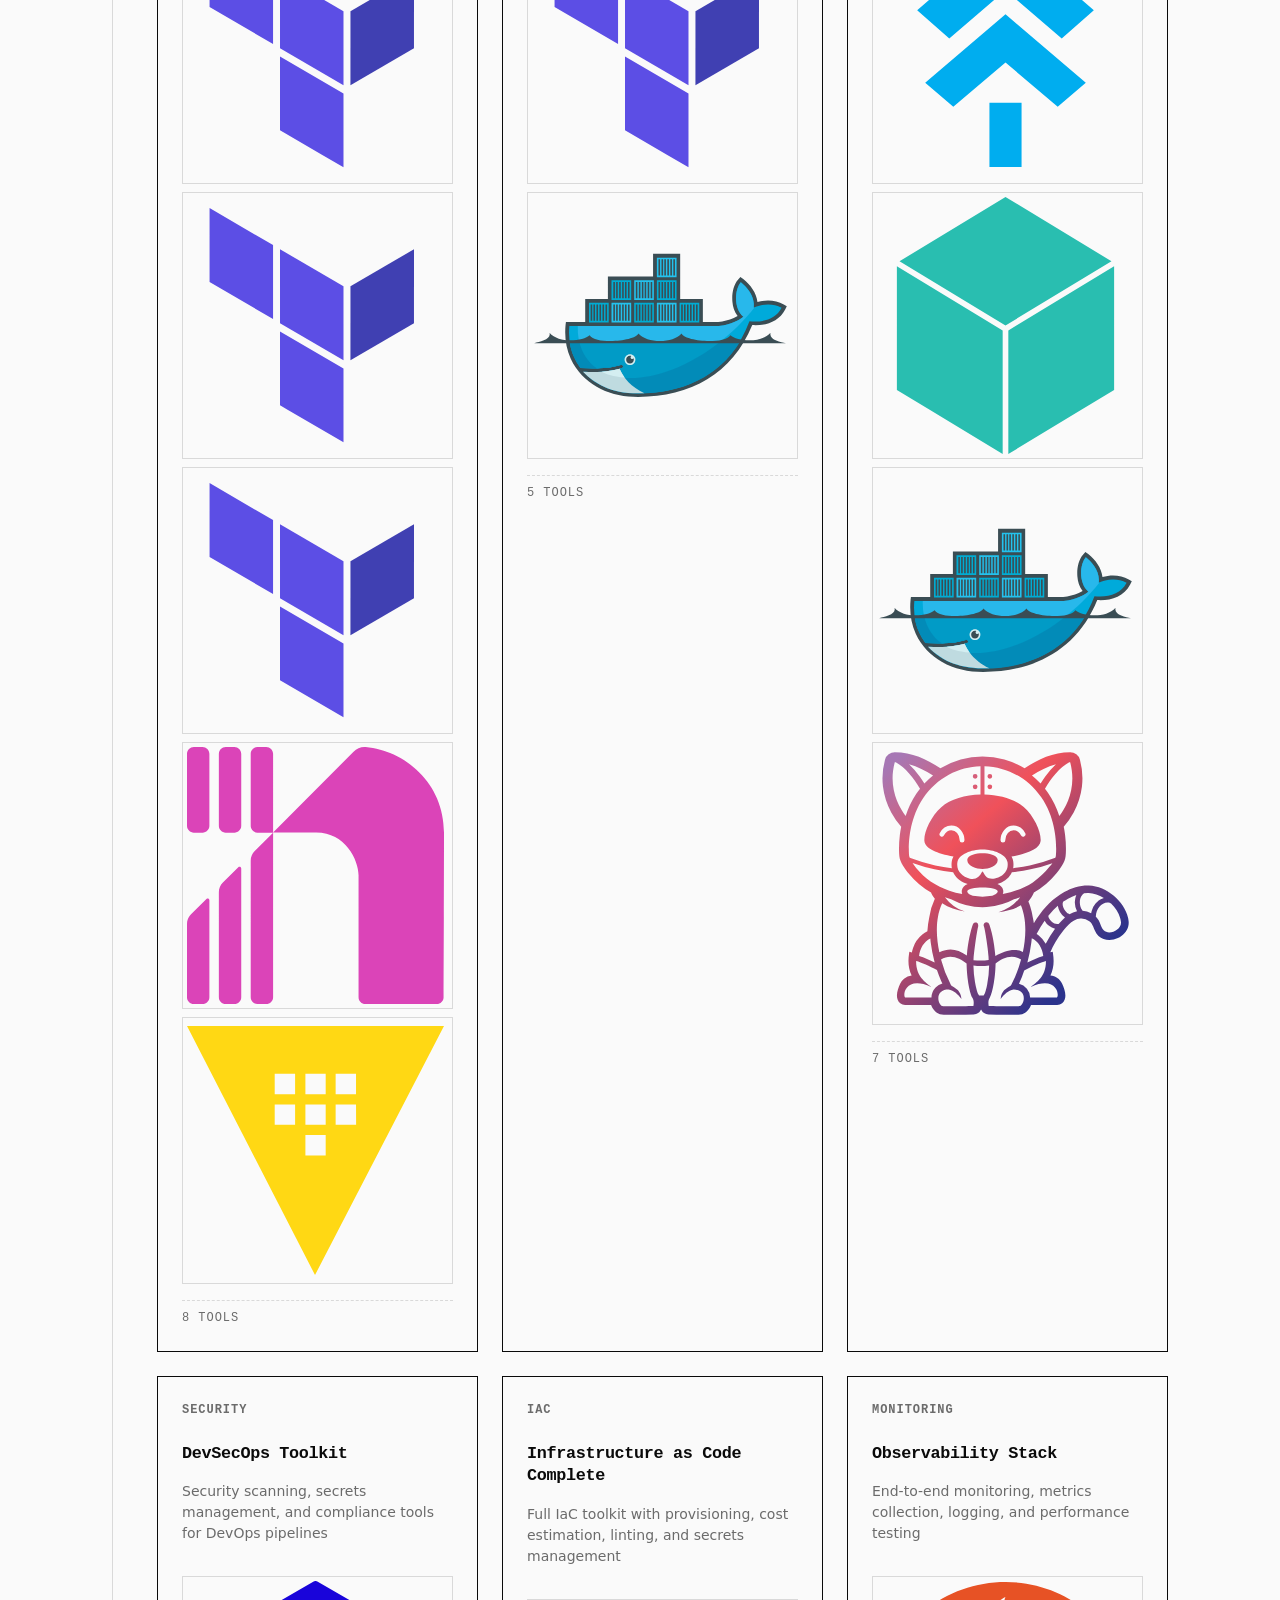
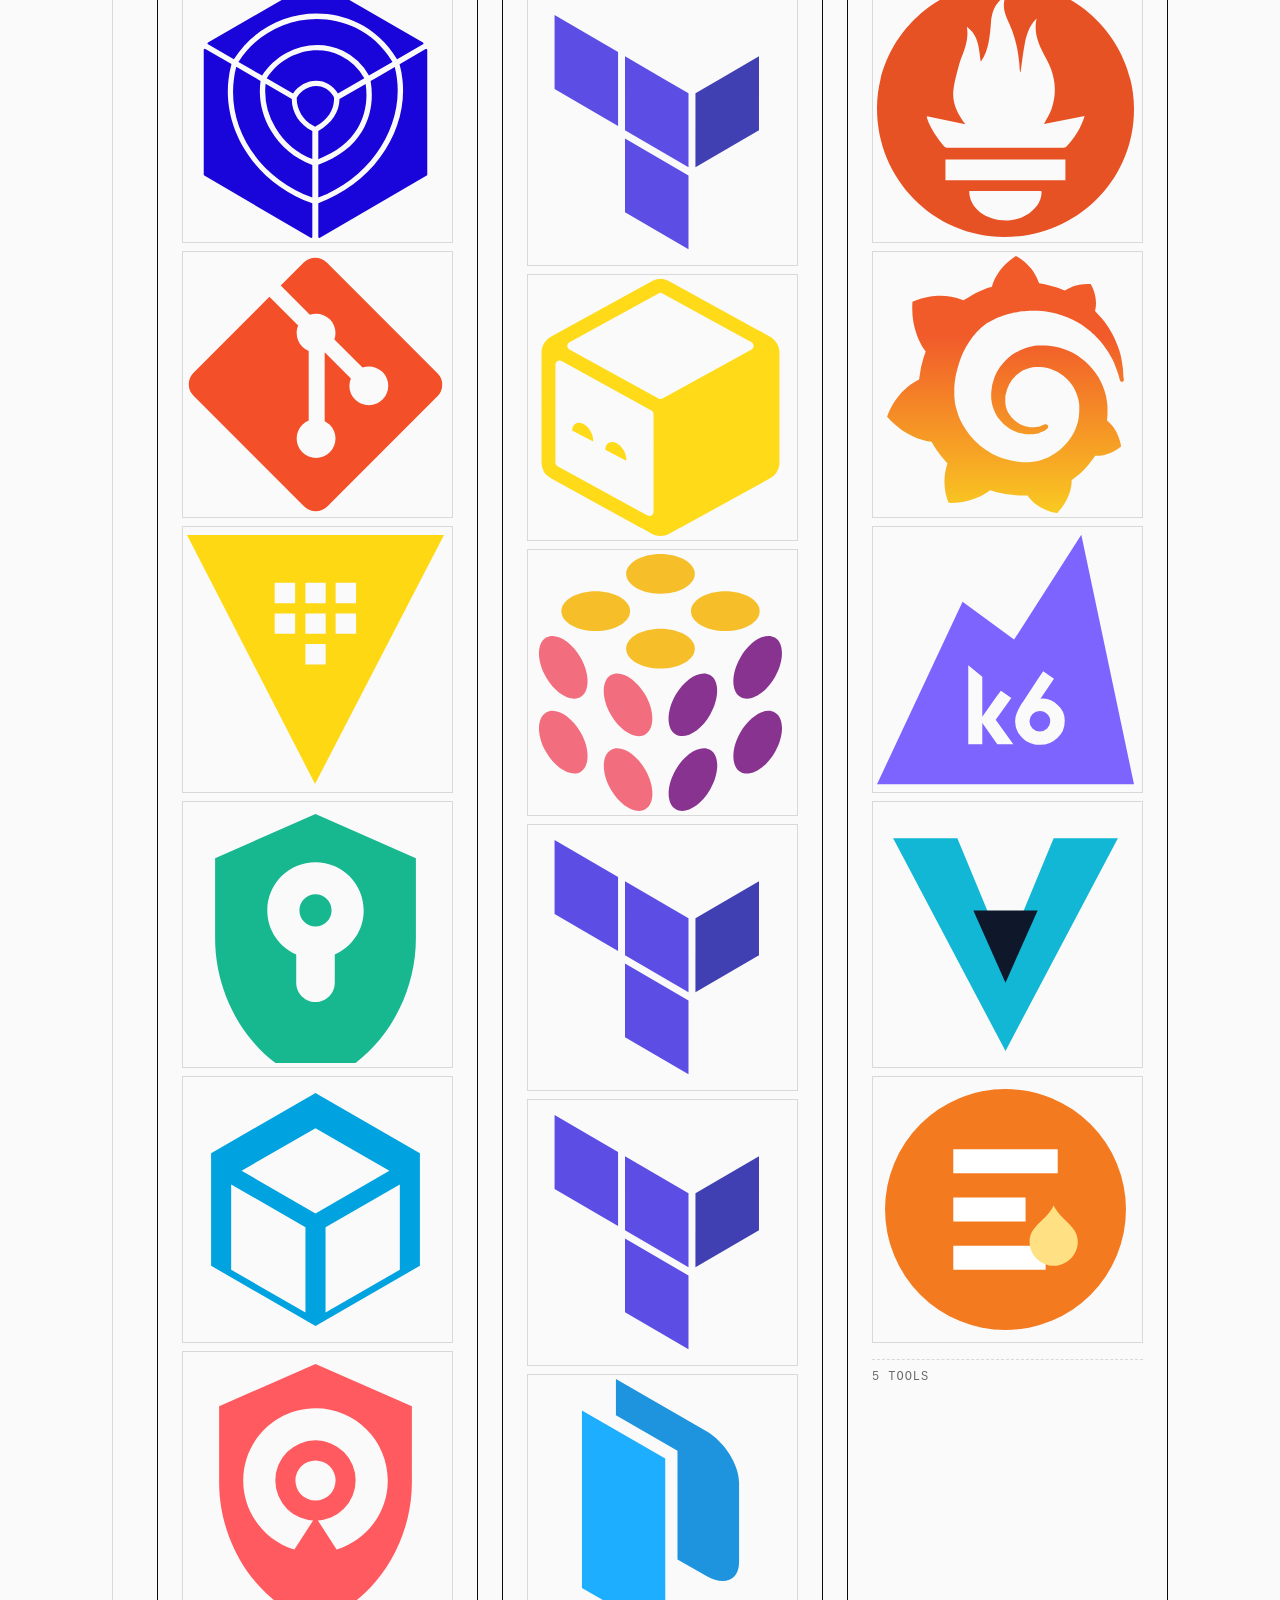
==== commit 974d46a3: "chore: Bump version to 3.1.4 and update related documentation - Updated version number from 3.1.3 to" ====
--- a/web/catalog.html
+++ b/web/catalog.html
@@ -172,7 +172,7 @@
             A native Windows 11 desktop application to discover, verify, and provision cloud CLIs, containers, and infrastructure tools. Open source under Apache-2.0.
           </p>
           <div class="badge-row mt-2">
-            <span class="badge-chip">v3.1.3</span>
+            <span class="badge-chip">v3.1.4</span>
             <span class="badge-chip">WinUI 3</span>
             <span class="badge-chip">.NET 8</span>
           </div>
@@ -195,7 +195,7 @@
           <h4 class="footer-col-title">Resources</h4>
           <ul class="footer-links">
             <li><a href="https://github.com/NotHarshhaa/DevOpsToolsInstaller" class="footer-link" target="_blank" rel="noopener noreferrer">GitHub Repository ↗</a></li>
-            <li><a href="https://github.com/NotHarshhaa/DevOpsToolsInstaller/releases/latest" class="footer-link" target="_blank" rel="noopener noreferrer">Latest Release (v3.1.3) ↗</a></li>
+            <li><a href="https://github.com/NotHarshhaa/DevOpsToolsInstaller/releases/latest" class="footer-link" target="_blank" rel="noopener noreferrer">Latest Release (v3.1.4) ↗</a></li>
             <li><a href="https://apps.microsoft.com/detail/9PJL0VR3H7VG" class="footer-link" target="_blank" rel="noopener noreferrer">Microsoft Store ↗</a></li>
             <li><a href="https://github.com/NotHarshhaa/DevOpsToolsInstaller/blob/master/CHANGELOG.md" class="footer-link" target="_blank" rel="noopener noreferrer">Changelog ↗</a></li>
             <li><a href="https://github.com/NotHarshhaa/DevOpsToolsInstaller/blob/master/CONTRIBUTING.md" class="footer-link" target="_blank" rel="noopener noreferrer">Contributing Guide ↗</a></li>
